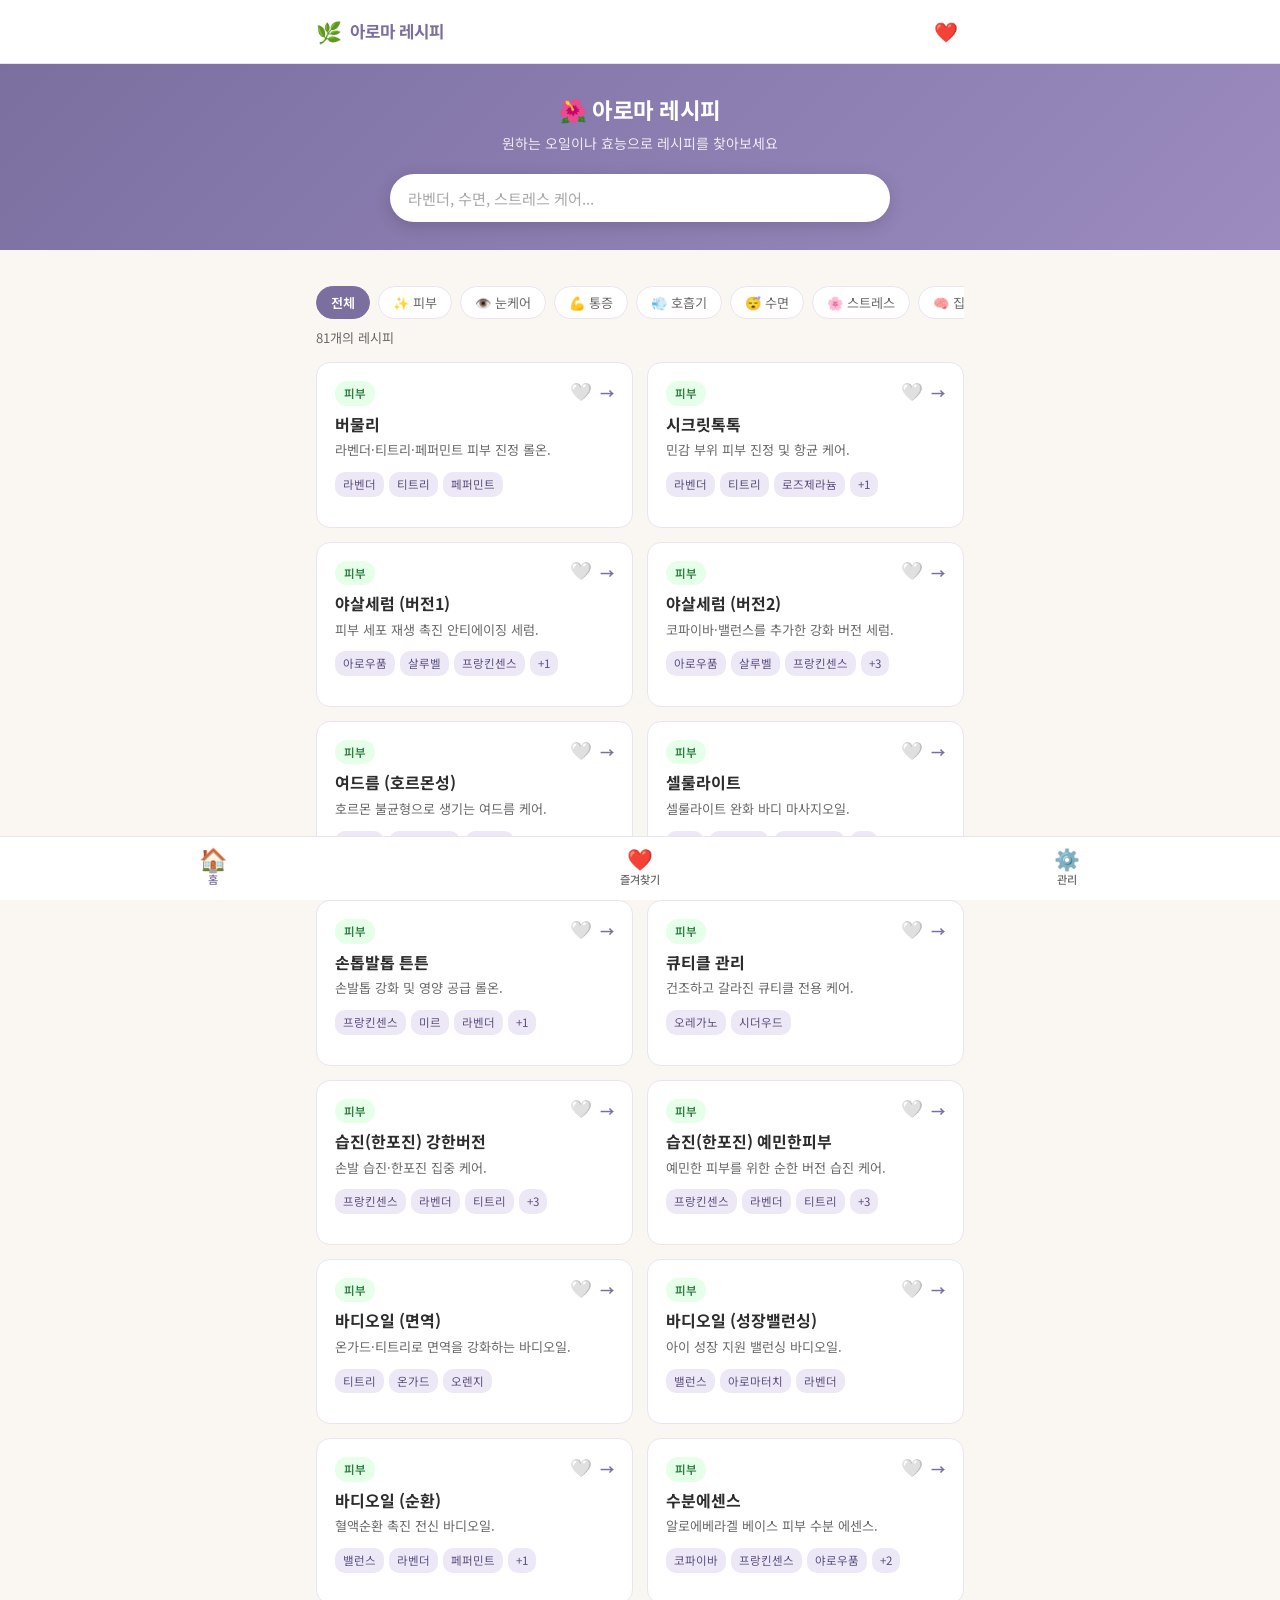
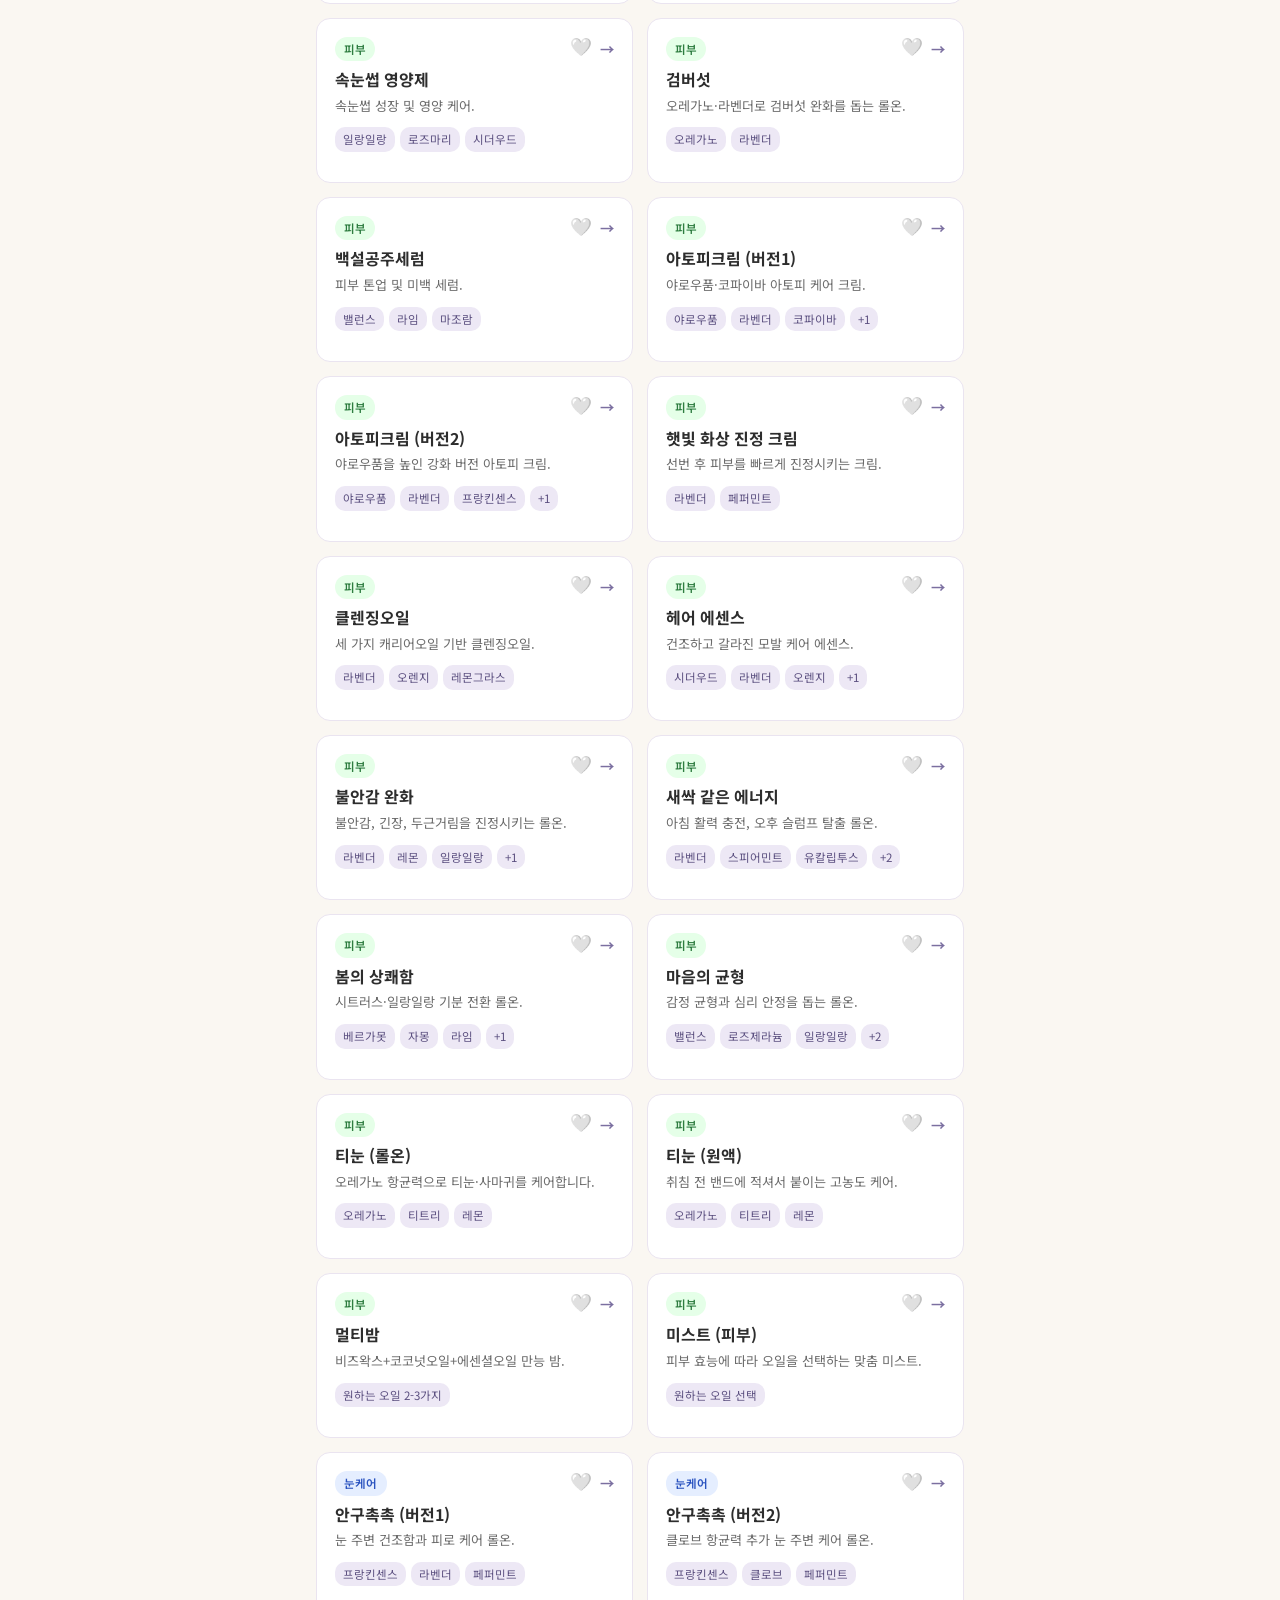
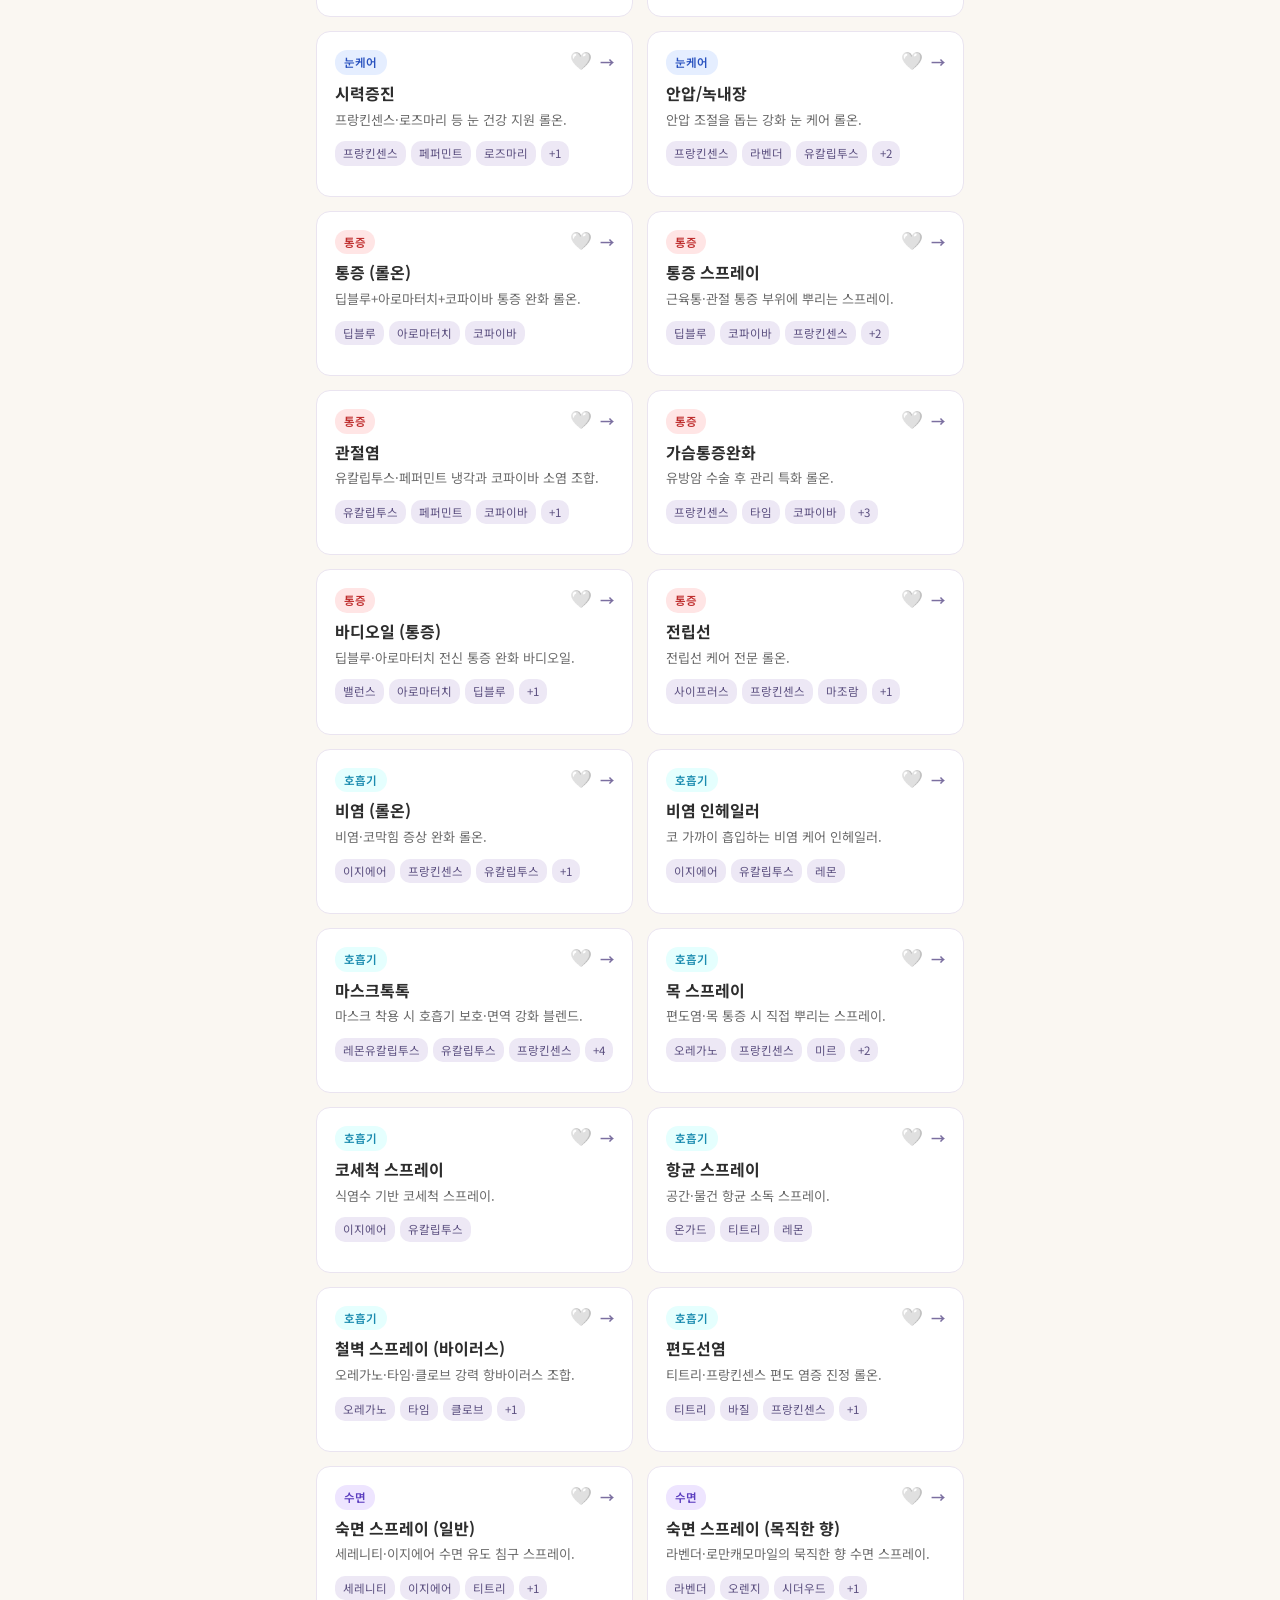
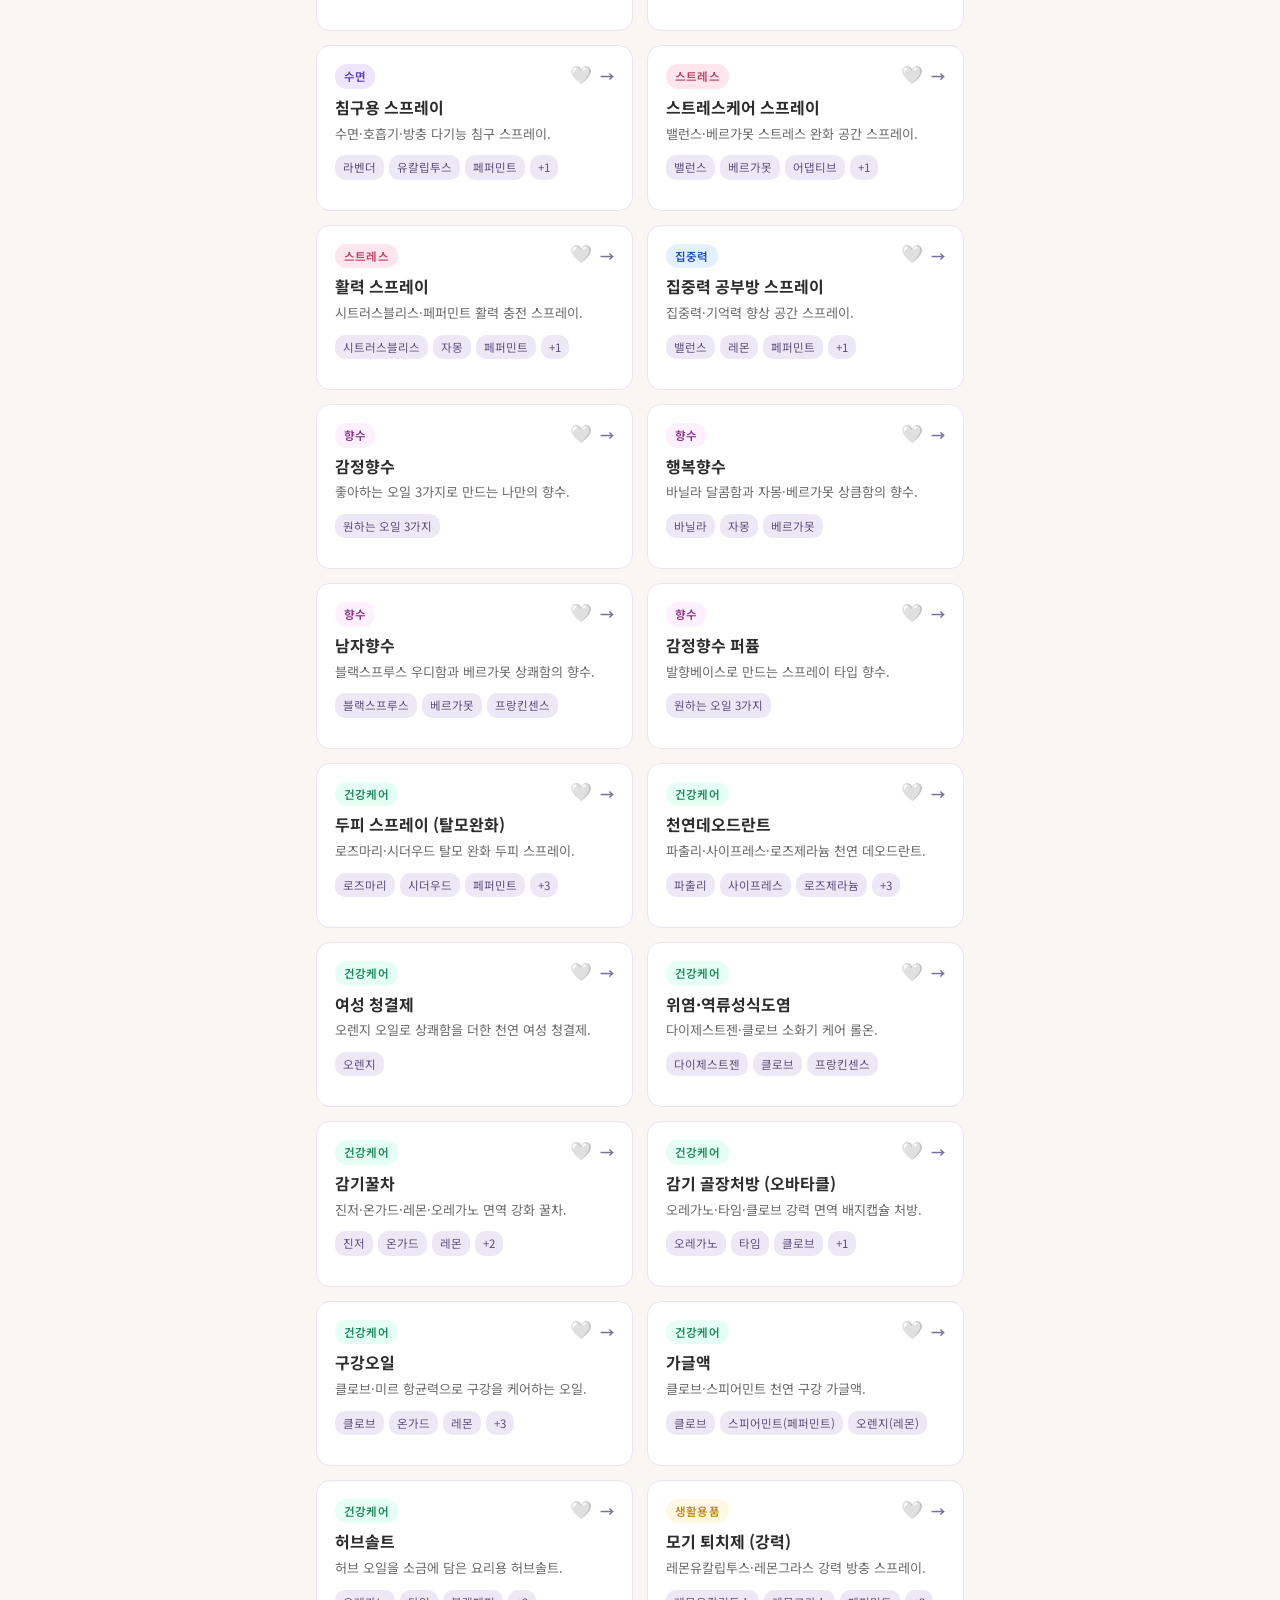
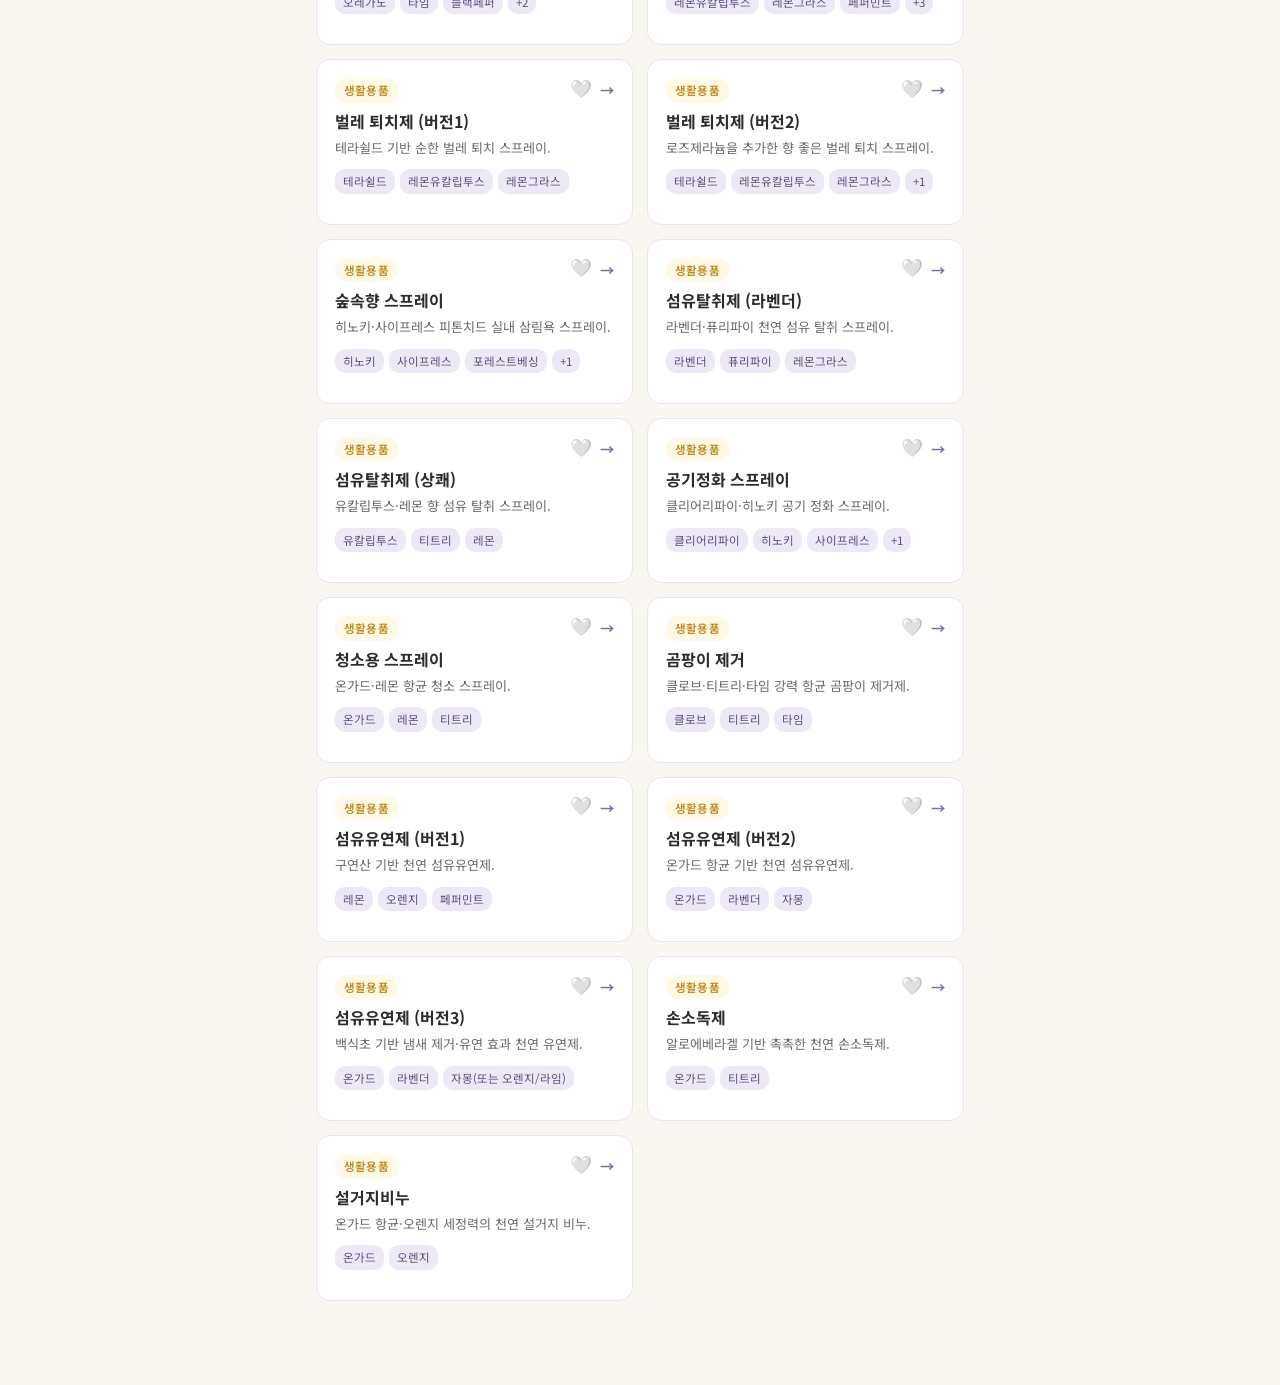
==== index.html @ 5a81144f "Add files via upload" ====
<!DOCTYPE html>
<html lang="ko">
<head>
  <meta charset="UTF-8">
  <meta name="viewport" content="width=device-width, initial-scale=1.0">
  <meta name="theme-color" content="#7B6FA0">
  <meta name="description" content="아로마 레시피 검색 및 용량 자동 계산기">
  <meta name="apple-mobile-web-app-capable" content="yes">
  <meta name="apple-mobile-web-app-status-bar-style" content="default">
  <meta name="apple-mobile-web-app-title" content="아로마">
  <title>아로마 레시피</title>
  <link rel="manifest" href="manifest.json">
  <link rel="apple-touch-icon" href="icons/icon-192.svg">
  <link rel="stylesheet" href="css/style.css">
</head>
<body>

<!-- 상단 헤더 -->
<header class="top-header">
  <div class="header-inner">
    <a class="logo" href="index.html">
      <span class="logo-emoji">🌿</span>
      <span>아로마 레시피</span>
    </a>
    <div class="header-actions">
      <a class="icon-btn" href="favorites.html" title="즐겨찾기">
        ❤️
        <span class="fav-badge" id="favBadge"></span>
      </a>
    </div>
  </div>
</header>

<!-- 히어로 + 검색 -->
<section class="hero">
  <h1>🌺 아로마 레시피</h1>
  <p>원하는 오일이나 효능으로 레시피를 찾아보세요</p>
  <div class="search-wrap">
    <input class="search-input" id="searchInput" type="search" placeholder="라벤더, 수면, 스트레스 케어...">
    <button class="search-clear" id="searchClear" title="지우기">✕</button>
  </div>
</section>

<!-- 메인 콘텐츠 -->
<main class="main">
  <!-- 카테고리 필터 -->
  <div class="filter-bar" id="filterBar">
    <button class="chip active" data-cat="전체">전체</button>
    <button class="chip" data-cat="피부">✨ 피부</button>
    <button class="chip" data-cat="눈케어">👁️ 눈케어</button>
    <button class="chip" data-cat="통증">💪 통증</button>
    <button class="chip" data-cat="호흡기">💨 호흡기</button>
    <button class="chip" data-cat="수면">😴 수면</button>
    <button class="chip" data-cat="스트레스">🌸 스트레스</button>
    <button class="chip" data-cat="집중력">🧠 집중력</button>
    <button class="chip" data-cat="향수">🌺 향수</button>
    <button class="chip" data-cat="생활용품">🏠 생활용품</button>
    <button class="chip" data-cat="건강케어">💊 건강케어</button>
  </div>

  <!-- 결과 헤더 -->
  <div class="results-header">
    <span class="results-count" id="resultsCount"></span>
  </div>

  <!-- 레시피 그리드 -->
  <div class="recipe-grid" id="recipeGrid">
    <div class="loading">
      <div class="spinner"></div>
      <p>레시피를 불러오는 중...</p>
    </div>
  </div>
</main>

<!-- 하단 네비게이션 -->
<nav class="bottom-nav">
  <a class="nav-tab active" href="index.html">
    <span class="nav-icon">🏠</span>
    <span>홈</span>
  </a>
  <a class="nav-tab" href="favorites.html">
    <span class="nav-icon">❤️</span>
    <span>즐겨찾기</span>
  </a>
  <a class="nav-tab" href="admin.html">
    <span class="nav-icon">⚙️</span>
    <span>관리</span>
  </a>
</nav>

<!-- 토스트 -->
<div class="toast" id="toast"></div>

<script src="js/recipes.js"></script>
<script src="js/db.js"></script>
<script src="js/main.js"></script>
<script>
  if ('serviceWorker' in navigator) {
    navigator.serviceWorker.register('/sw.js');
  }
</script>
</body>
</html>
---- css/style.css ----
@import url('https://fonts.googleapis.com/css2?family=Noto+Sans+KR:wght@300;400;500;700&display=swap');

/* ── 변수 ─────────────────────────────────────── */
:root {
  --primary: #7B6FA0;
  --primary-light: #EDE8F5;
  --primary-dark: #5C5080;
  --secondary: #6B9E7B;
  --secondary-light: #E8F5EC;
  --bg: #FAF7F2;
  --surface: #FFFFFF;
  --text: #2D2D2D;
  --text-sub: #6B6B6B;
  --border: #EAE4F0;
  --shadow: 0 4px 16px rgba(123,111,160,0.12);
  --shadow-hover: 0 8px 28px rgba(123,111,160,0.22);
  --radius: 14px;
  --radius-sm: 8px;
  --nav-h: 64px;
  --bottom-nav-h: 64px;
  --transition: 0.2s ease;
}

/* ── 리셋 ─────────────────────────────────────── */
*, *::before, *::after { margin: 0; padding: 0; box-sizing: border-box; }

body {
  font-family: 'Noto Sans KR', -apple-system, BlinkMacSystemFont, sans-serif;
  background: var(--bg);
  color: var(--text);
  line-height: 1.6;
  min-height: 100vh;
  padding-bottom: calc(var(--bottom-nav-h) + env(safe-area-inset-bottom));
}

/* PWA standalone 모드 */
@media (display-mode: standalone) {
  body { padding-top: env(safe-area-inset-top); }
  .top-header { padding-top: env(safe-area-inset-top); height: calc(var(--nav-h) + env(safe-area-inset-top)); }
  .bottom-nav { padding-bottom: env(safe-area-inset-bottom); height: calc(var(--bottom-nav-h) + env(safe-area-inset-bottom)); }
}

/* ── 상단 헤더 ────────────────────────────────── */
.top-header {
  background: var(--surface);
  border-bottom: 1px solid var(--border);
  position: sticky;
  top: 0;
  z-index: 100;
  height: var(--nav-h);
  display: flex;
  align-items: center;
}

.header-inner {
  max-width: 680px;
  margin: 0 auto;
  padding: 0 16px;
  width: 100%;
  display: flex;
  align-items: center;
  justify-content: space-between;
}

.logo {
  display: flex;
  align-items: center;
  gap: 8px;
  text-decoration: none;
  color: var(--primary);
  font-weight: 700;
  font-size: 1.05rem;
  letter-spacing: -0.01em;
}

.logo-emoji { font-size: 1.3rem; }

.header-actions { display: flex; gap: 8px; }

.icon-btn {
  background: none;
  border: none;
  cursor: pointer;
  font-size: 1.2rem;
  padding: 6px;
  border-radius: 8px;
  transition: background var(--transition);
  color: var(--text-sub);
  text-decoration: none;
  display: flex;
  align-items: center;
  justify-content: center;
  position: relative;
}

.icon-btn:hover { background: var(--primary-light); }
.icon-btn.active { color: var(--primary); }

.fav-badge {
  position: absolute;
  top: 2px;
  right: 2px;
  background: var(--primary);
  color: white;
  font-size: 0.6rem;
  font-weight: 700;
  min-width: 14px;
  height: 14px;
  border-radius: 7px;
  display: flex;
  align-items: center;
  justify-content: center;
  padding: 0 3px;
  display: none;
}

/* ── 하단 내비게이션 ───────────────────────────── */
.bottom-nav {
  position: fixed;
  bottom: 0;
  left: 0;
  right: 0;
  height: var(--bottom-nav-h);
  background: var(--surface);
  border-top: 1px solid var(--border);
  display: flex;
  z-index: 100;
}

.nav-tab {
  flex: 1;
  display: flex;
  flex-direction: column;
  align-items: center;
  justify-content: center;
  gap: 3px;
  text-decoration: none;
  color: var(--text-sub);
  font-size: 0.7rem;
  font-weight: 500;
  transition: color var(--transition);
  border: none;
  background: none;
  cursor: pointer;
  padding: 8px 0;
  font-family: inherit;
}

.nav-tab .nav-icon { font-size: 1.3rem; line-height: 1; }
.nav-tab:hover { color: var(--primary); }
.nav-tab.active { color: var(--primary); }
.nav-tab.active .nav-icon { transform: scale(1.1); }

/* ── 메인 콘텐츠 영역 ─────────────────────────── */
.main {
  max-width: 680px;
  margin: 0 auto;
  padding: 20px 16px;
}

/* ── 히어로 / 검색 ───────────────────────────── */
.hero {
  background: linear-gradient(135deg, var(--primary) 0%, #9B8BBF 100%);
  padding: 28px 16px;
  text-align: center;
  color: white;
}

.hero h1 {
  font-size: 1.4rem;
  font-weight: 700;
  margin-bottom: 4px;
  letter-spacing: -0.02em;
}

.hero p { font-size: 0.875rem; opacity: 0.85; margin-bottom: 20px; }

.search-wrap {
  max-width: 500px;
  margin: 0 auto;
  position: relative;
}

.search-input {
  width: 100%;
  padding: 13px 48px 13px 18px;
  border: none;
  border-radius: 50px;
  font-size: 0.95rem;
  font-family: inherit;
  background: white;
  color: var(--text);
  outline: none;
  box-shadow: 0 4px 16px rgba(0,0,0,0.15);
}

.search-input::placeholder { color: #AAA; }

.search-clear {
  position: absolute;
  right: 12px;
  top: 50%;
  transform: translateY(-50%);
  background: none;
  border: none;
  font-size: 1rem;
  cursor: pointer;
  color: #AAA;
  padding: 4px;
  display: none;
}

.search-clear.visible { display: block; }

/* ── 필터 칩 ──────────────────────────────────── */
.filter-bar {
  display: flex;
  gap: 8px;
  overflow-x: auto;
  padding: 16px 0 8px;
  -webkit-overflow-scrolling: touch;
  scrollbar-width: none;
}

.filter-bar::-webkit-scrollbar { display: none; }

.chip {
  flex-shrink: 0;
  padding: 6px 14px;
  border-radius: 20px;
  border: 1.5px solid var(--border);
  background: var(--surface);
  color: var(--text-sub);
  cursor: pointer;
  font-size: 0.82rem;
  font-family: inherit;
  font-weight: 400;
  transition: all var(--transition);
  white-space: nowrap;
}

.chip:hover { border-color: var(--primary); color: var(--primary); }
.chip.active { background: var(--primary); border-color: var(--primary); color: white; font-weight: 600; }

/* ── 결과 헤더 ────────────────────────────────── */
.results-header {
  display: flex;
  justify-content: space-between;
  align-items: center;
  margin-bottom: 14px;
}

.results-count { font-size: 0.82rem; color: var(--text-sub); }

/* ── 레시피 그리드 ───────────────────────────── */
.recipe-grid {
  display: grid;
  grid-template-columns: repeat(auto-fill, minmax(280px, 1fr));
  gap: 14px;
}

/* ── 레시피 카드 ─────────────────────────────── */
.recipe-card {
  background: var(--surface);
  border-radius: var(--radius);
  padding: 18px;
  border: 1px solid var(--border);
  cursor: pointer;
  transition: all var(--transition);
  text-decoration: none;
  color: inherit;
  display: flex;
  flex-direction: column;
}

.recipe-card:hover { transform: translateY(-3px); box-shadow: var(--shadow-hover); border-color: transparent; }

.card-top { display: flex; justify-content: space-between; align-items: flex-start; margin-bottom: 8px; }

.category-badge {
  font-size: 0.72rem;
  padding: 3px 9px;
  border-radius: 12px;
  font-weight: 600;
  letter-spacing: 0.02em;
}

.cat-피부     { background: #E5FFE8; color: #2E7D40; }
.cat-눈케어   { background: #E5EEFF; color: #2952BF; }
.cat-통증     { background: #FFE5E5; color: #BF2E2E; }
.cat-호흡기   { background: #E5FFFE; color: #1A8BAF; }
.cat-수면     { background: #EEE5FF; color: #5B3DBF; }
.cat-스트레스  { background: #FFE5EE; color: #BF3D5E; }
.cat-집중력   { background: #E5F0FF; color: #1A52BF; }
.cat-향수     { background: #FFF0FF; color: #8B2E8B; }
.cat-생활용품  { background: #FFF8E5; color: #BF8A1A; }
.cat-건강케어  { background: #E5FFF5; color: #1A8B5A; }
.cat-기타     { background: #F0F0F0; color: #555; }

.fav-btn-card {
  background: none;
  border: none;
  font-size: 1.1rem;
  cursor: pointer;
  padding: 2px;
  line-height: 1;
  color: #CCC;
  transition: color var(--transition), transform var(--transition);
}

.fav-btn-card.active { color: #FF6B8A; }
.fav-btn-card:hover { transform: scale(1.2); }

.card-name {
  font-size: 1rem;
  font-weight: 700;
  margin-bottom: 6px;
  color: var(--text);
  line-height: 1.3;
}

.card-desc {
  font-size: 0.82rem;
  color: var(--text-sub);
  line-height: 1.5;
  margin-bottom: 12px;
  flex: 1;
  display: -webkit-box;
  -webkit-line-clamp: 2;
  -webkit-box-orient: vertical;
  overflow: hidden;
}

.card-ingredients {
  display: flex;
  flex-wrap: wrap;
  gap: 5px;
  margin-bottom: 12px;
}

.ing-tag {
  font-size: 0.72rem;
  padding: 3px 8px;
  background: var(--primary-light);
  color: var(--primary-dark);
  border-radius: 10px;
}

.card-actions { display: flex; align-items: center; gap: 6px; }
.more-arrow { color: var(--primary); font-size: 0.9rem; font-weight: 700; }

/* ── 빈 상태 ──────────────────────────────────── */
.empty-state {
  text-align: center;
  padding: 60px 16px;
  color: var(--text-sub);
  grid-column: 1 / -1;
}

.empty-state .ei { font-size: 3rem; margin-bottom: 12px; }
.empty-state h3 { font-size: 1rem; font-weight: 600; color: var(--text); margin-bottom: 6px; }
.empty-state p { font-size: 0.875rem; }

/* ── 로딩 ─────────────────────────────────────── */
.loading { text-align: center; padding: 60px 16px; color: var(--text-sub); grid-column: 1/-1; }
.spinner { width: 36px; height: 36px; border: 3px solid var(--border); border-top-color: var(--primary); border-radius: 50%; animation: spin 0.8s linear infinite; margin: 0 auto 12px; }
@keyframes spin { to { transform: rotate(360deg); } }

/* ── 레시피 상세 ─────────────────────────────── */
.page-wrap { max-width: 680px; margin: 0 auto; padding: 16px 16px 32px; }

.back-link {
  display: inline-flex;
  align-items: center;
  gap: 6px;
  color: var(--text-sub);
  text-decoration: none;
  font-size: 0.85rem;
  margin-bottom: 18px;
  transition: color var(--transition);
}

.back-link:hover { color: var(--primary); }

.recipe-hero {
  background: linear-gradient(135deg, var(--primary) 0%, #9B8BBF 100%);
  border-radius: var(--radius);
  padding: 24px;
  color: white;
  margin-bottom: 16px;
  position: relative;
}

.recipe-hero-top {
  display: flex;
  justify-content: space-between;
  align-items: flex-start;
  margin-bottom: 10px;
}

.recipe-title { font-size: 1.4rem; font-weight: 700; letter-spacing: -0.02em; line-height: 1.3; margin-bottom: 8px; }
.recipe-desc-hero { font-size: 0.875rem; opacity: 0.9; line-height: 1.7; white-space: pre-line; }

.fav-btn-hero {
  background: rgba(255,255,255,0.2);
  border: none;
  color: white;
  font-size: 1.2rem;
  width: 38px;
  height: 38px;
  border-radius: 50%;
  cursor: pointer;
  display: flex;
  align-items: center;
  justify-content: center;
  flex-shrink: 0;
  transition: background var(--transition), transform var(--transition);
}

.fav-btn-hero:hover { background: rgba(255,255,255,0.3); transform: scale(1.1); }
.fav-btn-hero.active { background: rgba(255,107,138,0.4); }

/* ── 용량 계산기 ─────────────────────────────── */
.calculator {
  background: var(--surface);
  border-radius: var(--radius);
  border: 1.5px solid var(--border);
  padding: 20px;
  margin-bottom: 16px;
}

.section-title {
  font-size: 0.95rem;
  font-weight: 700;
  color: var(--text);
  margin-bottom: 16px;
  display: flex;
  align-items: center;
  gap: 8px;
}

.calc-row {
  display: grid;
  grid-template-columns: 1fr 1fr;
  gap: 12px;
  margin-bottom: 16px;
}

.calc-group label {
  display: block;
  font-size: 0.75rem;
  font-weight: 600;
  color: var(--text-sub);
  text-transform: uppercase;
  letter-spacing: 0.05em;
  margin-bottom: 6px;
}

.presets { display: flex; gap: 6px; flex-wrap: wrap; margin-bottom: 8px; }

.preset {
  padding: 5px 10px;
  border: 1.5px solid var(--border);
  border-radius: 16px;
  background: transparent;
  color: var(--text-sub);
  cursor: pointer;
  font-size: 0.78rem;
  font-family: inherit;
  transition: all var(--transition);
}

.preset:hover { border-color: var(--primary); color: var(--primary); }
.preset.active { background: var(--primary); border-color: var(--primary); color: white; }

.presets-calc { flex-wrap: nowrap; gap: 4px; }
.presets-calc .preset { padding: 5px 8px; font-size: 0.72rem; flex-shrink: 0; }

.form-control {
  width: 100%;
  padding: 9px 12px;
  border: 1.5px solid var(--border);
  border-radius: var(--radius-sm);
  font-size: 0.95rem;
  font-family: inherit;
  background: var(--bg);
  color: var(--text);
  outline: none;
  transition: border-color var(--transition);
}

.form-control:focus { border-color: var(--primary); background: white; }

select.form-control { cursor: pointer; }

.calc-summary {
  text-align: center;
  font-size: 0.78rem;
  color: var(--primary-dark);
  background: var(--primary-light);
  padding: 8px 12px;
  border-radius: var(--radius-sm);
  margin-bottom: 14px;
  font-weight: 500;
}

/* ── 계산 결과 테이블 ────────────────────────── */
.result-table-wrap { border-radius: var(--radius-sm); overflow: hidden; border: 1px solid var(--border); }

.result-table { width: 100%; border-collapse: collapse; font-size: 0.84rem; }

.result-table th {
  background: var(--primary);
  color: white;
  padding: 9px 12px;
  text-align: left;
  font-size: 0.75rem;
  font-weight: 600;
  letter-spacing: 0.02em;
}

.result-table td { padding: 9px 12px; border-bottom: 1px solid var(--border); }
.result-table tr:last-child td { border-bottom: none; }
.result-table tr:nth-child(even) td { background: #FAFAFA; }

.row-total td { background: var(--primary-light) !important; font-weight: 700; color: var(--primary-dark); }
.row-carrier td { background: var(--secondary-light) !important; font-weight: 600; color: #2E7D40; }

.drops-val { font-weight: 700; color: var(--primary); }

/* ── 정보 섹션 카드 ──────────────────────────── */
.info-card {
  background: var(--surface);
  border-radius: var(--radius);
  border: 1px solid var(--border);
  padding: 20px;
  margin-bottom: 16px;
}

.info-card .section-title { margin-bottom: 14px; padding-bottom: 12px; border-bottom: 1px solid var(--border); }

.ing-list { list-style: none; }

.ing-item {
  display: flex;
  justify-content: space-between;
  align-items: center;
  padding: 9px 0;
  border-bottom: 1px solid var(--border);
}

.ing-item:last-child { border-bottom: none; }
.ing-name { font-weight: 500; font-size: 0.9rem; }

.ing-ratio {
  font-size: 0.8rem;
  font-weight: 700;
  color: var(--primary);
  background: var(--primary-light);
  padding: 2px 9px;
  border-radius: 12px;
}

.ing-keyword {
  font-size: 0.75rem;
  color: var(--text-sub);
  background: #F5F5F5;
  padding: 2px 9px;
  border-radius: 12px;
  max-width: 55%;
  text-align: right;
}

.carrier-info {
  font-size: 0.9rem;
  color: var(--text-sub);
  display: flex;
  align-items: center;
  gap: 6px;
}

.notes-text { font-size: 0.875rem; color: var(--text-sub); line-height: 1.7; white-space: pre-line; }

/* ── 즐겨찾기 페이지 ─────────────────────────── */
.page-hero {
  background: linear-gradient(135deg, #E84393 0%, #FF6B8A 100%);
  padding: 28px 16px;
  text-align: center;
  color: white;
  margin-bottom: 0;
}

.page-hero h1 { font-size: 1.4rem; font-weight: 700; margin-bottom: 4px; }
.page-hero p { font-size: 0.875rem; opacity: 0.9; }

/* ── 관리자 페이지 ───────────────────────────── */
.admin-hero {
  background: linear-gradient(135deg, #4A4A8A 0%, var(--primary) 100%);
  padding: 24px 16px;
  color: white;
  margin-bottom: 0;
}

.admin-hero h1 { font-size: 1.3rem; font-weight: 700; }
.admin-hero p { font-size: 0.82rem; opacity: 0.85; margin-top: 4px; }

.admin-toolbar {
  display: flex;
  justify-content: space-between;
  align-items: center;
  margin-bottom: 16px;
  flex-wrap: wrap;
  gap: 10px;
}

.admin-toolbar h2 { font-size: 1rem; font-weight: 700; }

.btn-group { display: flex; gap: 8px; flex-wrap: wrap; }

.btn {
  padding: 9px 16px;
  border-radius: var(--radius-sm);
  border: none;
  cursor: pointer;
  font-size: 0.82rem;
  font-family: inherit;
  font-weight: 600;
  transition: all var(--transition);
  display: inline-flex;
  align-items: center;
  gap: 5px;
}

.btn-primary { background: var(--primary); color: white; }
.btn-primary:hover { background: var(--primary-dark); }
.btn-danger  { background: #EF4444; color: white; }
.btn-danger:hover  { background: #DC2626; }
.btn-outline { background: transparent; border: 1.5px solid var(--border); color: var(--text-sub); }
.btn-outline:hover { border-color: var(--primary); color: var(--primary); }
.btn-sm { padding: 6px 10px; font-size: 0.78rem; }

.admin-table-wrap { background: var(--surface); border-radius: var(--radius); border: 1px solid var(--border); overflow: hidden; }

.admin-table { width: 100%; border-collapse: collapse; font-size: 0.84rem; }
.admin-table th { background: #F4F0FF; color: var(--primary-dark); padding: 10px 14px; text-align: left; font-size: 0.75rem; font-weight: 700; text-transform: uppercase; letter-spacing: 0.04em; border-bottom: 1px solid var(--border); }
.admin-table td { padding: 12px 14px; border-bottom: 1px solid var(--border); vertical-align: middle; }
.admin-table tr:last-child td { border-bottom: none; }
.admin-table tr:hover td { background: #FAFAFA; }
.builtin-badge { font-size: 0.68rem; background: #E8E8E8; color: #666; padding: 2px 6px; border-radius: 8px; margin-left: 4px; }

/* ── 모달 ─────────────────────────────────────── */
.modal-overlay {
  position: fixed;
  inset: 0;
  background: rgba(0,0,0,0.55);
  display: none;
  align-items: center;
  justify-content: center;
  z-index: 200;
  padding: 16px;
}

.modal-overlay.open { display: flex; }

.modal {
  background: var(--surface);
  border-radius: var(--radius);
  padding: 24px;
  width: 100%;
  max-width: 520px;
  max-height: 90vh;
  overflow-y: auto;
  box-shadow: 0 20px 60px rgba(0,0,0,0.25);
  animation: slideUp 0.25s ease;
}

@keyframes slideUp { from { opacity: 0; transform: translateY(20px); } }

.modal-header {
  display: flex;
  justify-content: space-between;
  align-items: center;
  margin-bottom: 20px;
}

.modal-title { font-size: 1rem; font-weight: 700; }
.modal-close { background: none; border: none; font-size: 1.3rem; cursor: pointer; color: var(--text-sub); padding: 4px; border-radius: 6px; }
.modal-close:hover { background: var(--border); }

.form-group { margin-bottom: 14px; }
.form-group label { display: block; font-size: 0.75rem; font-weight: 700; color: var(--text-sub); text-transform: uppercase; letter-spacing: 0.04em; margin-bottom: 5px; }
.form-group input, .form-group textarea, .form-group select { width: 100%; padding: 9px 12px; border: 1.5px solid var(--border); border-radius: var(--radius-sm); font-size: 0.9rem; font-family: inherit; color: var(--text); outline: none; transition: border-color var(--transition); }
.form-group input:focus, .form-group textarea:focus, .form-group select:focus { border-color: var(--primary); }
.form-group textarea { resize: vertical; min-height: 72px; }

/* 재료 에디터 */
.ing-editor { border: 1.5px solid var(--border); border-radius: var(--radius-sm); overflow: hidden; }

.ing-row {
  display: grid;
  grid-template-columns: 1fr 80px 28px;
  gap: 6px;
  align-items: center;
  padding: 8px 10px;
  border-bottom: 1px solid var(--border);
}

.ing-row:last-of-type { border-bottom: none; }

.ing-row input {
  padding: 5px 8px;
  border: 1px solid var(--border);
  border-radius: 6px;
  font-size: 0.82rem;
  font-family: inherit;
  outline: none;
  width: 100%;
}

.ing-row input:focus { border-color: var(--primary); }

.ing-row .ratio-wrap { display: flex; align-items: center; gap: 3px; }
.ing-row .ratio-wrap span { font-size: 0.75rem; color: var(--text-sub); }

.remove-ing { background: none; border: none; cursor: pointer; color: #EF4444; font-size: 1rem; padding: 2px; border-radius: 4px; }
.remove-ing:hover { background: #FEE2E2; }

.add-ing-btn {
  width: 100%;
  padding: 8px;
  border: 2px dashed var(--border);
  background: transparent;
  color: var(--text-sub);
  cursor: pointer;
  font-size: 0.8rem;
  font-family: inherit;
  transition: all var(--transition);
}

.add-ing-btn:hover { border-color: var(--primary); color: var(--primary); background: var(--primary-light); }

.ratio-indicator {
  display: inline-block;
  font-size: 0.78rem;
  margin-top: 6px;
  padding: 3px 10px;
  border-radius: 6px;
}

.ratio-ok    { background: var(--secondary-light); color: #2E7D40; }
.ratio-over  { background: #FFEBEE; color: #C62828; }
.ratio-under { background: #FFF8E5; color: #BF8A1A; }

.modal-footer { display: flex; justify-content: flex-end; gap: 10px; margin-top: 20px; padding-top: 16px; border-top: 1px solid var(--border); }

/* ── 토스트 ────────────────────────────────────── */
.toast {
  position: fixed;
  bottom: calc(var(--bottom-nav-h) + 16px);
  left: 50%;
  transform: translateX(-50%) translateY(20px);
  background: #333;
  color: white;
  padding: 10px 18px;
  border-radius: 20px;
  font-size: 0.84rem;
  z-index: 300;
  opacity: 0;
  transition: all 0.3s ease;
  white-space: nowrap;
  pointer-events: none;
}

.toast.show { opacity: 1; transform: translateX(-50%) translateY(0); }
.toast.success { background: #22C55E; }
.toast.error   { background: #EF4444; }

/* ── 반응형 ────────────────────────────────────── */
@media (max-width: 480px) {
  .hero h1 { font-size: 1.2rem; }
  .recipe-grid { grid-template-columns: 1fr; }
  .calc-row { grid-template-columns: 1fr; }
  .result-table { font-size: 0.78rem; }
  .result-table th, .result-table td { padding: 7px 8px; }
  .admin-table { font-size: 0.78rem; }
  .admin-table th, .admin-table td { padding: 8px 10px; }
}
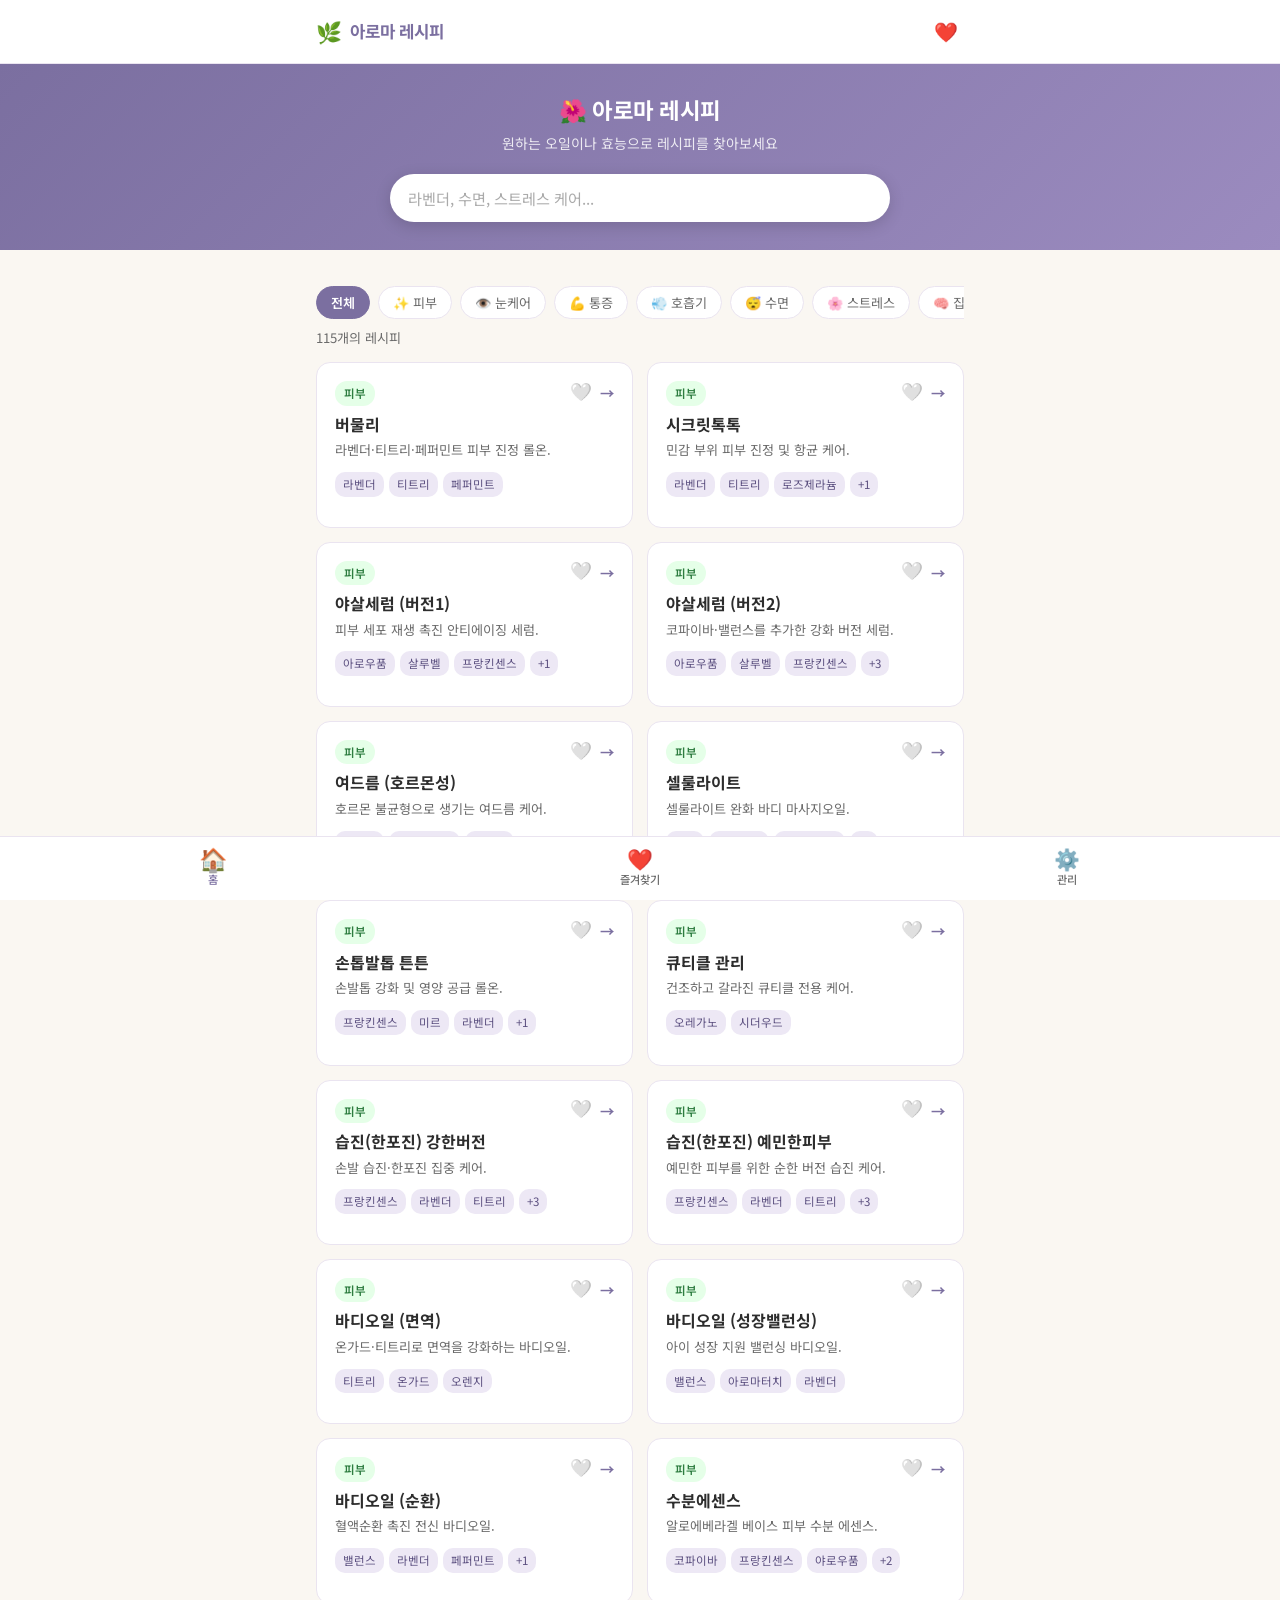
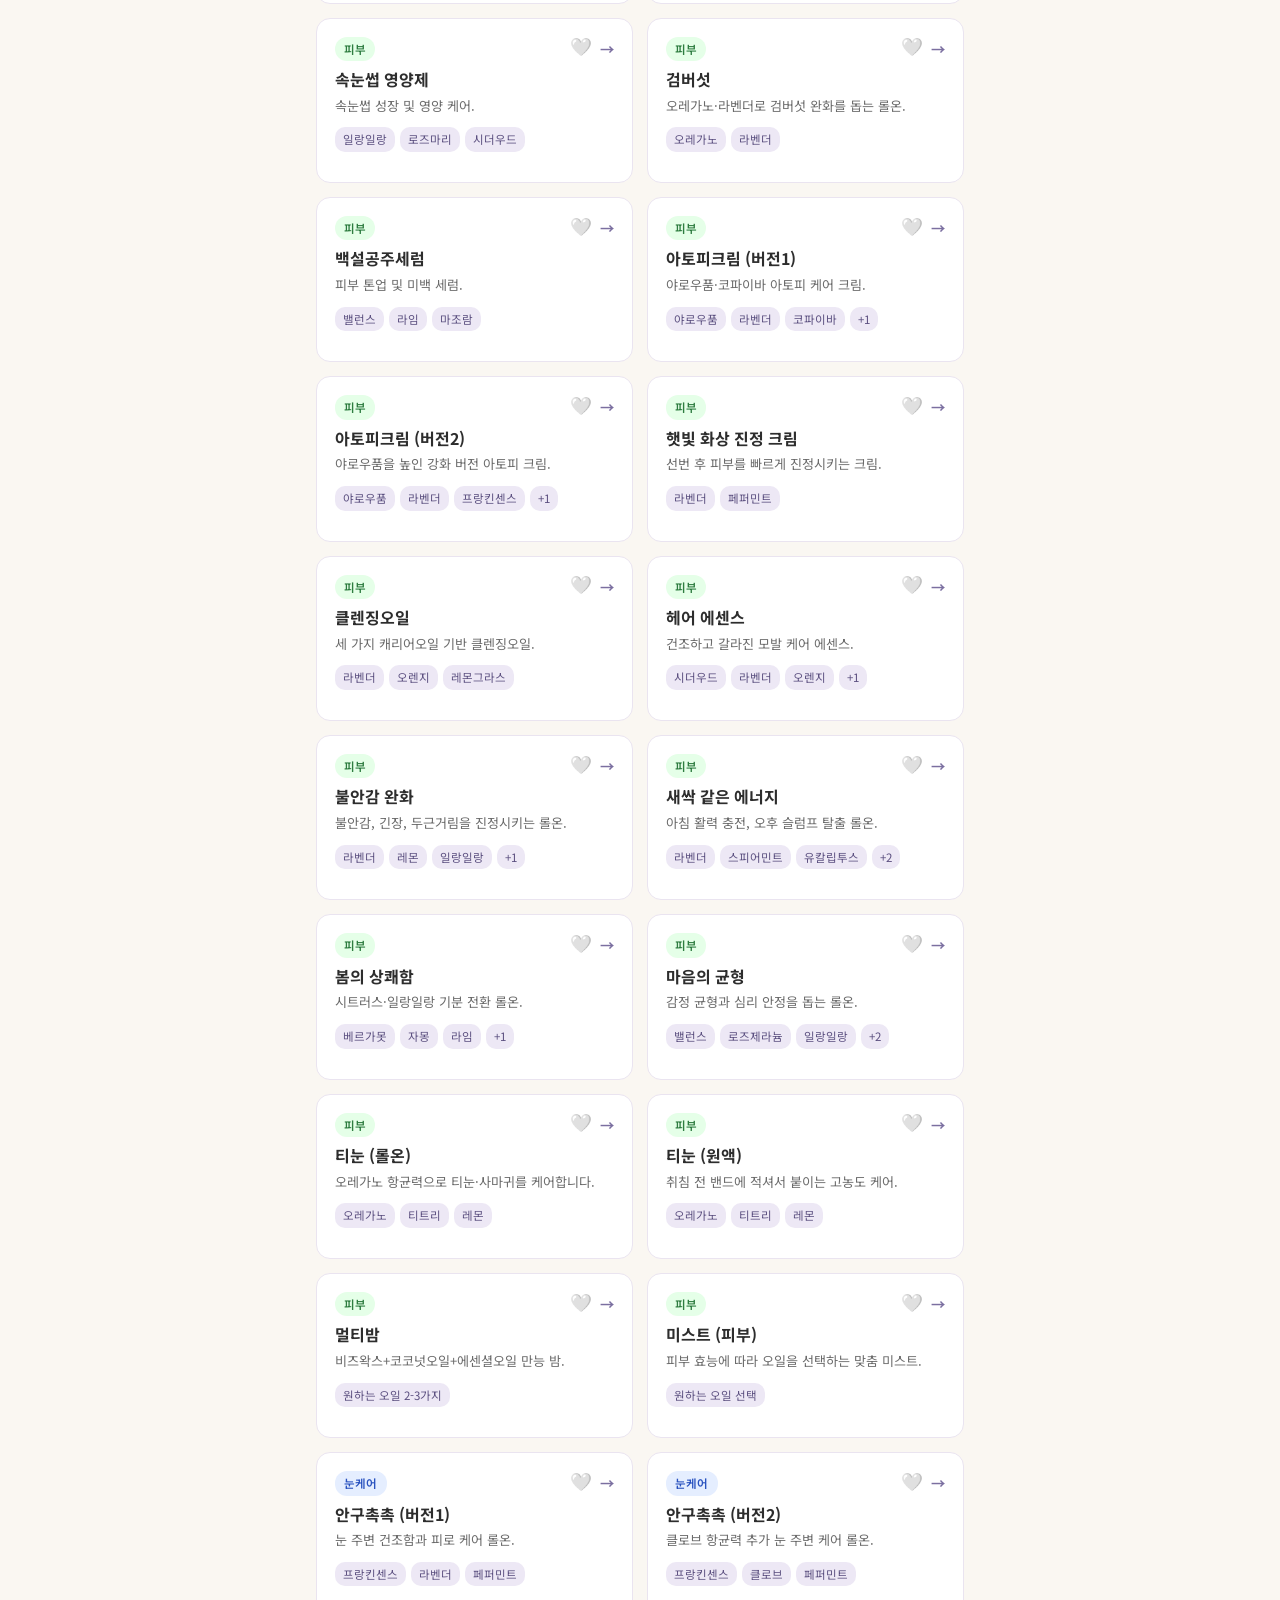
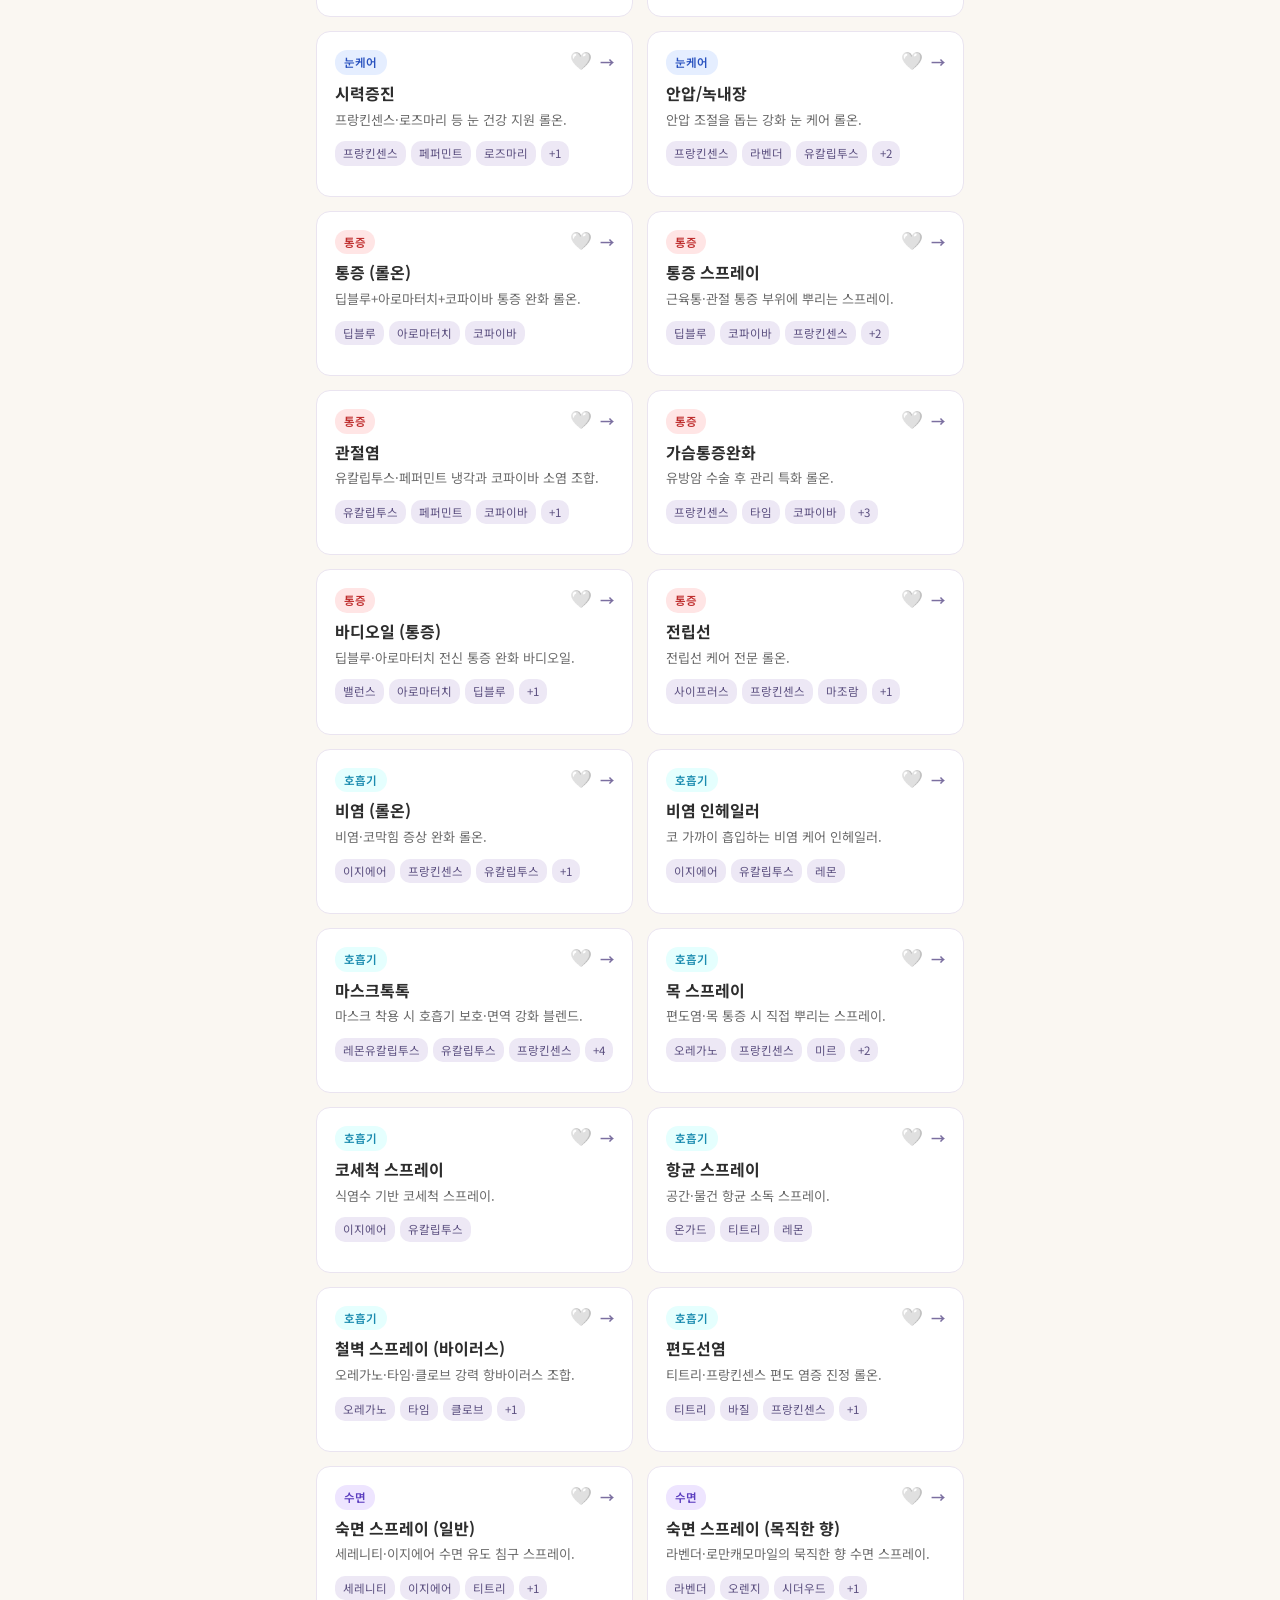
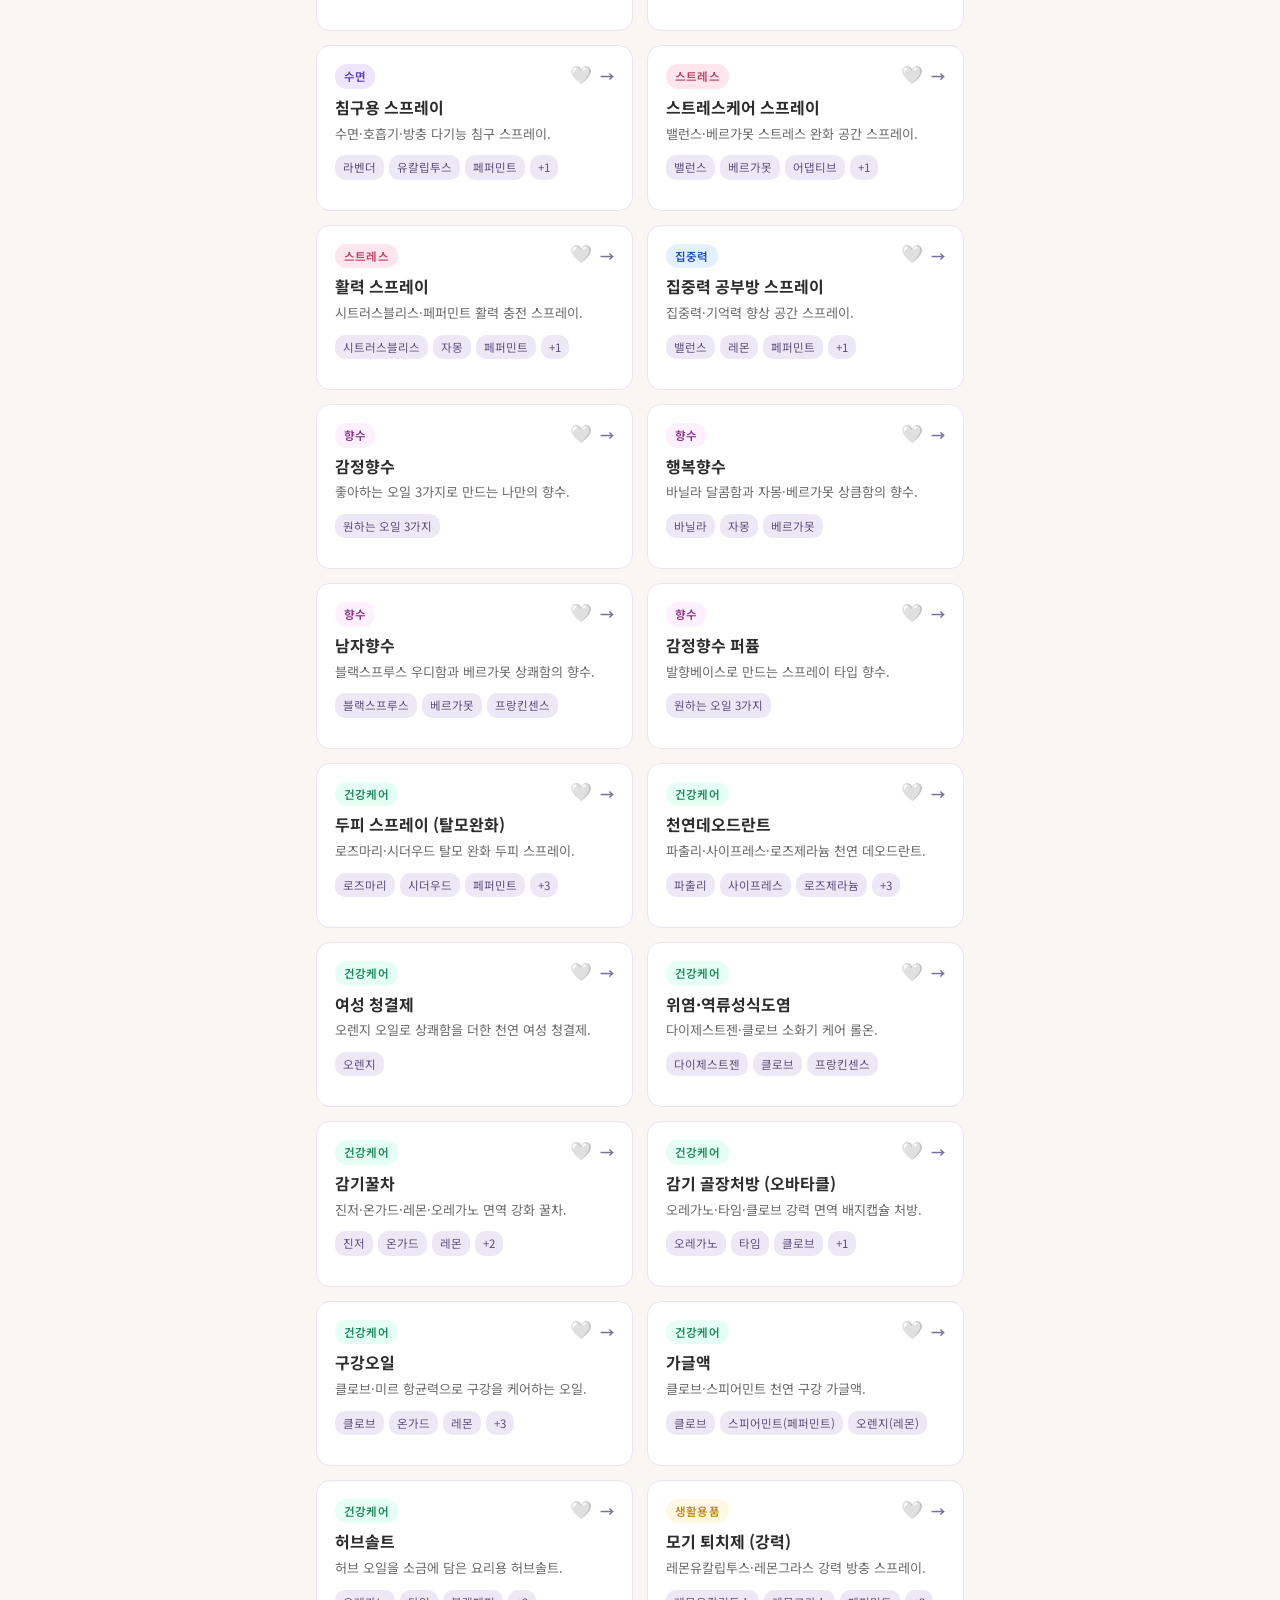
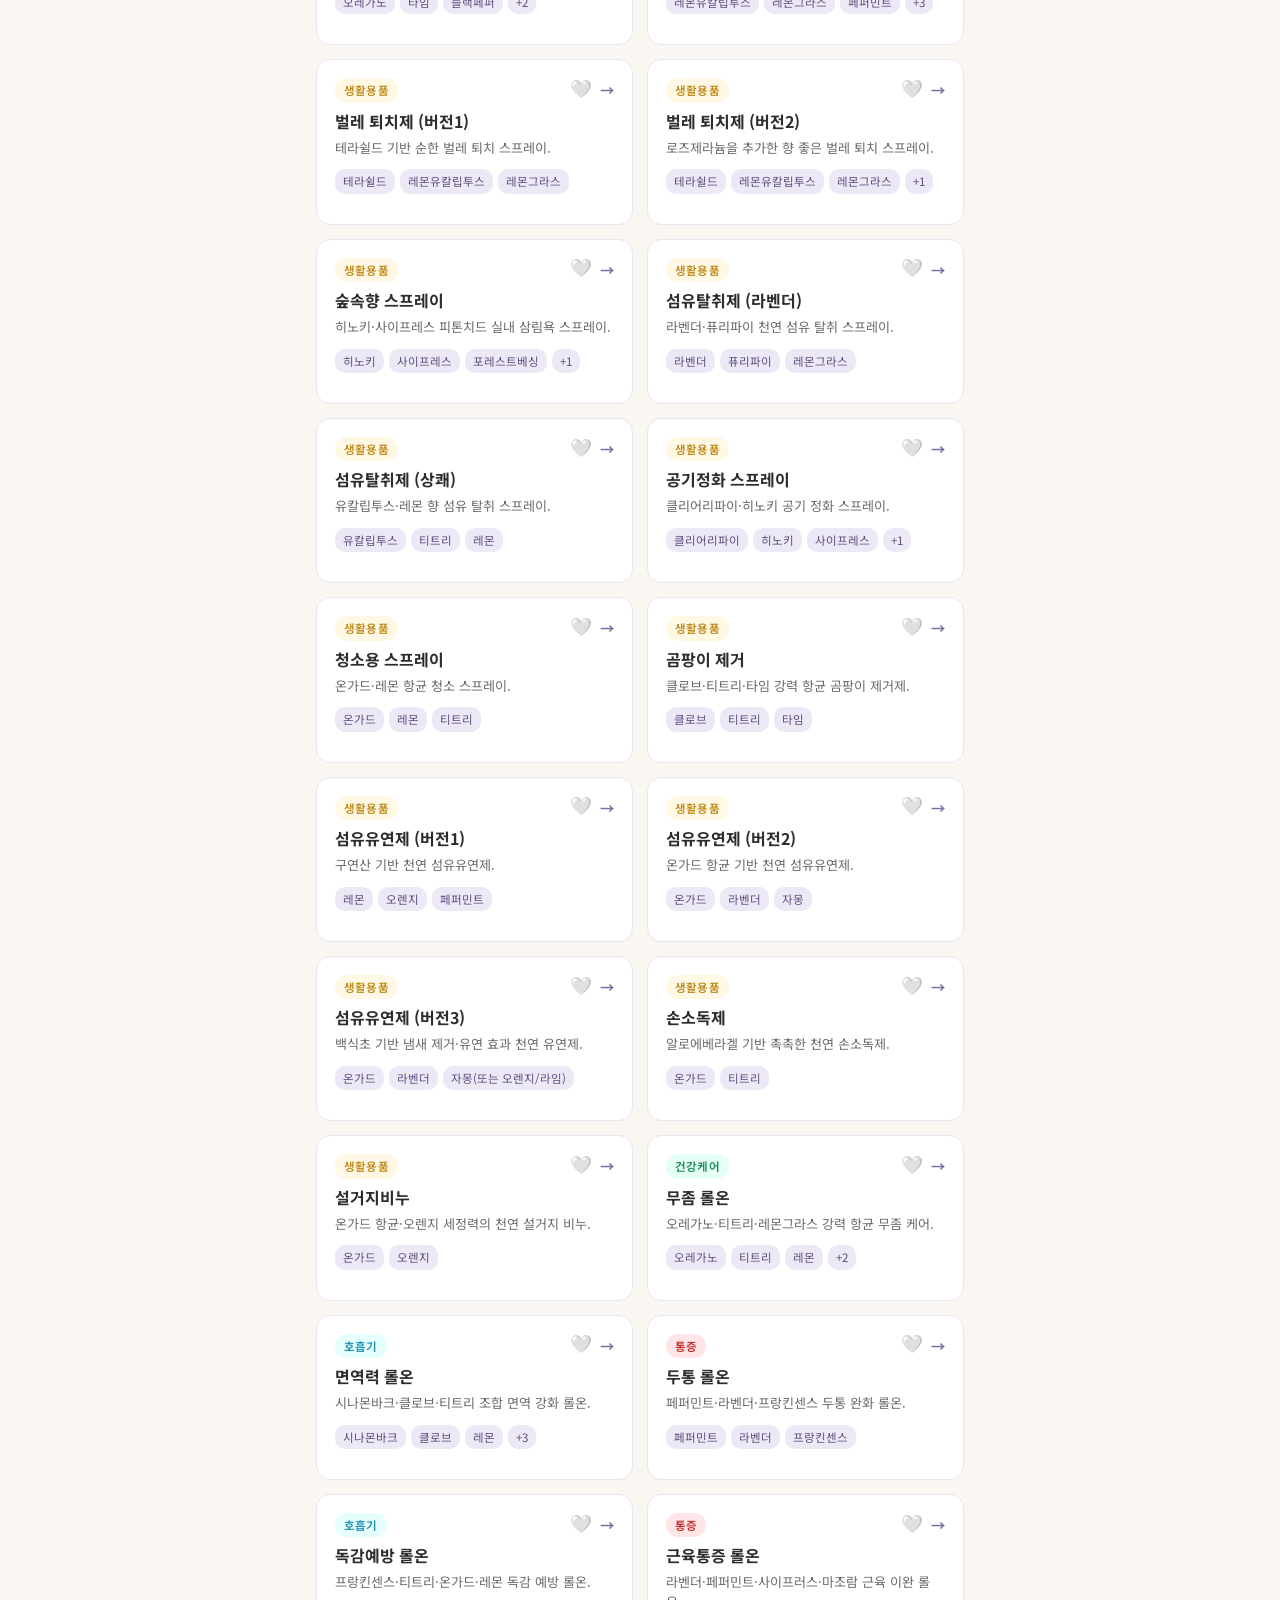
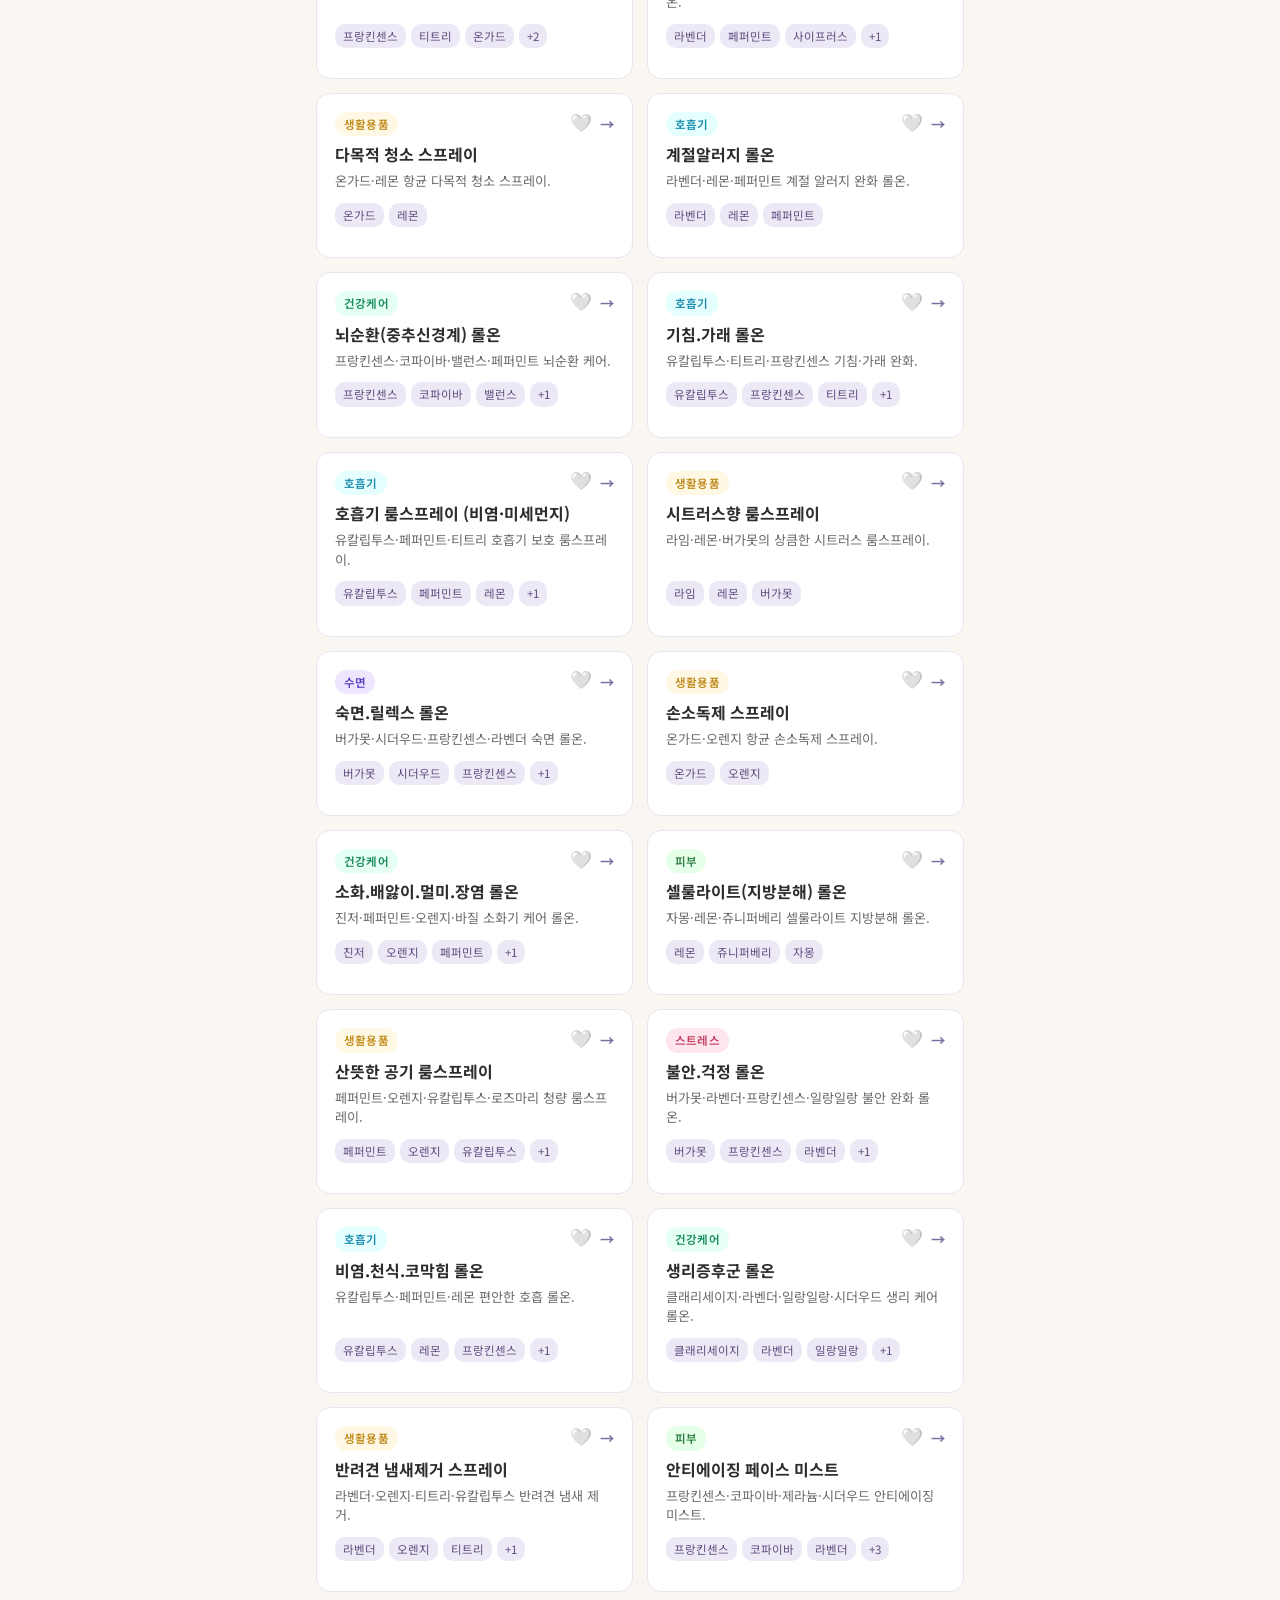
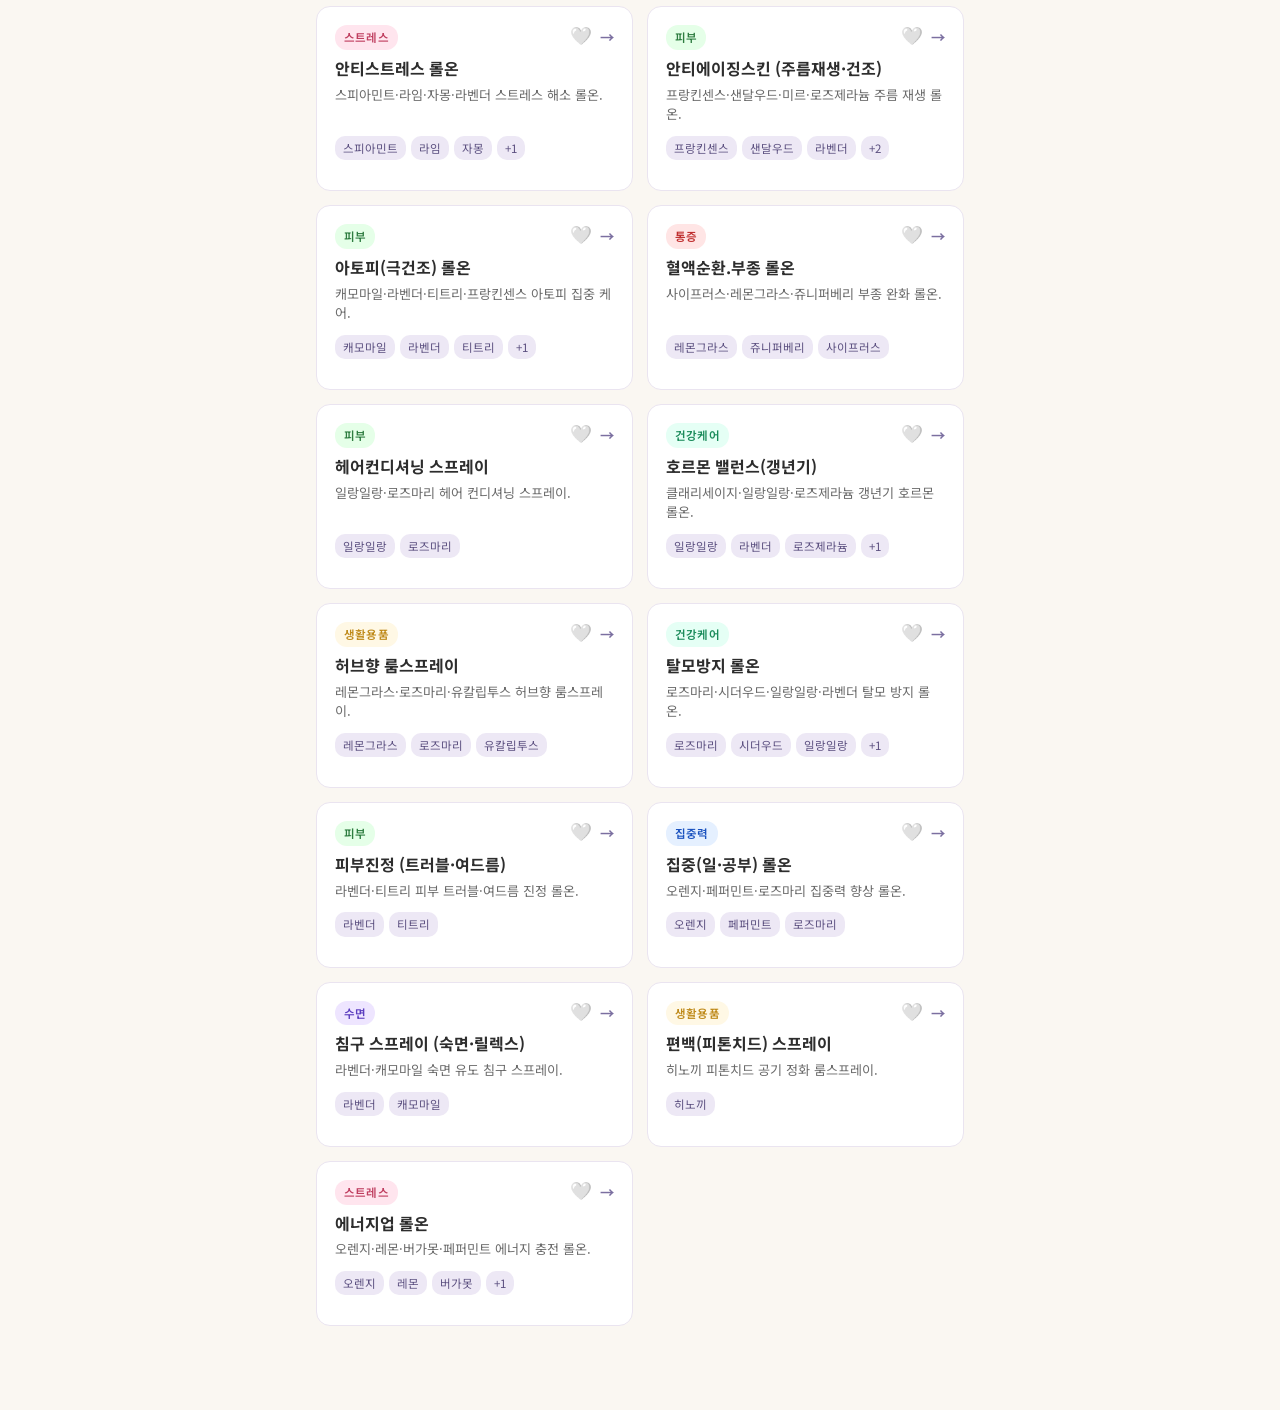
==== commit 20307129: "서비스워커 경로 수정 (GitHub Pages 호환)" ====
--- a/index.html
+++ b/index.html
@@ -96,7 +96,7 @@
 <script src="js/main.js"></script>
 <script>
   if ('serviceWorker' in navigator) {
-    navigator.serviceWorker.register('/sw.js');
+    navigator.serviceWorker.register('./sw.js');
   }
 </script>
 </body>
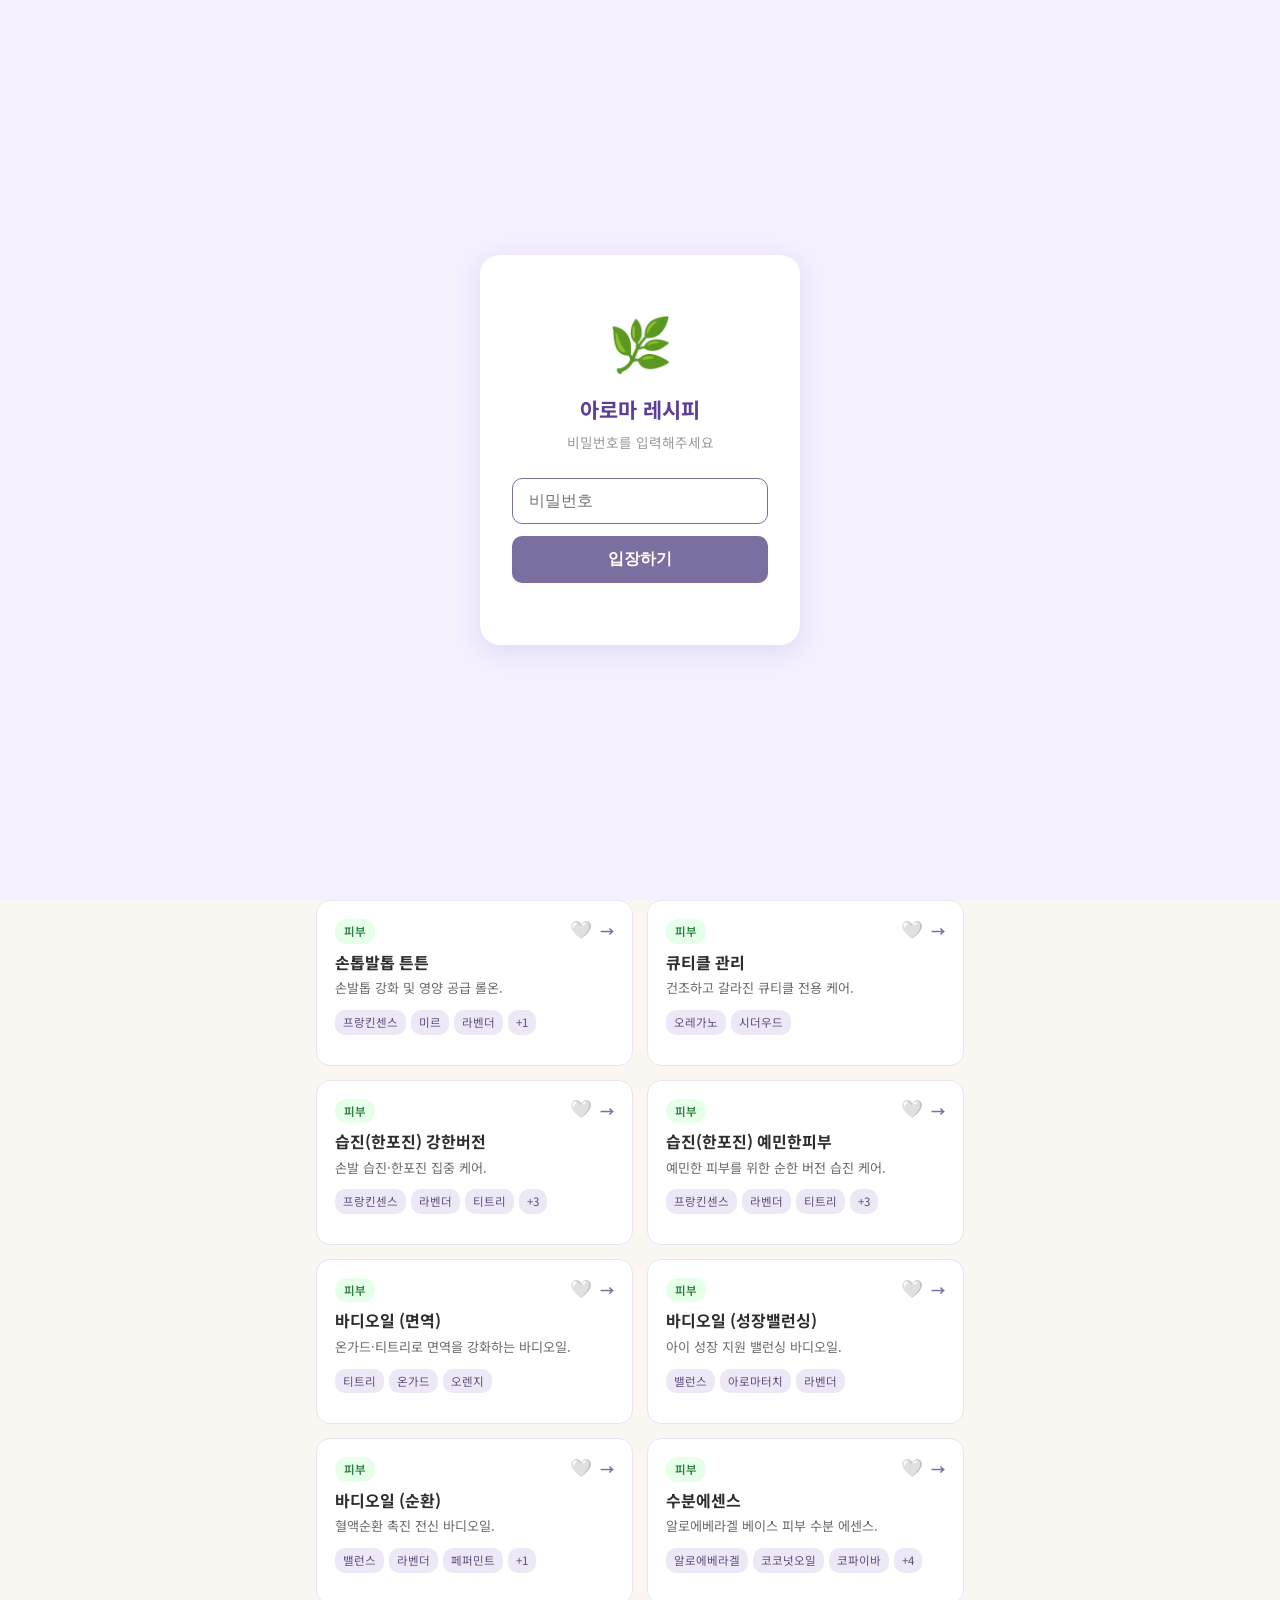
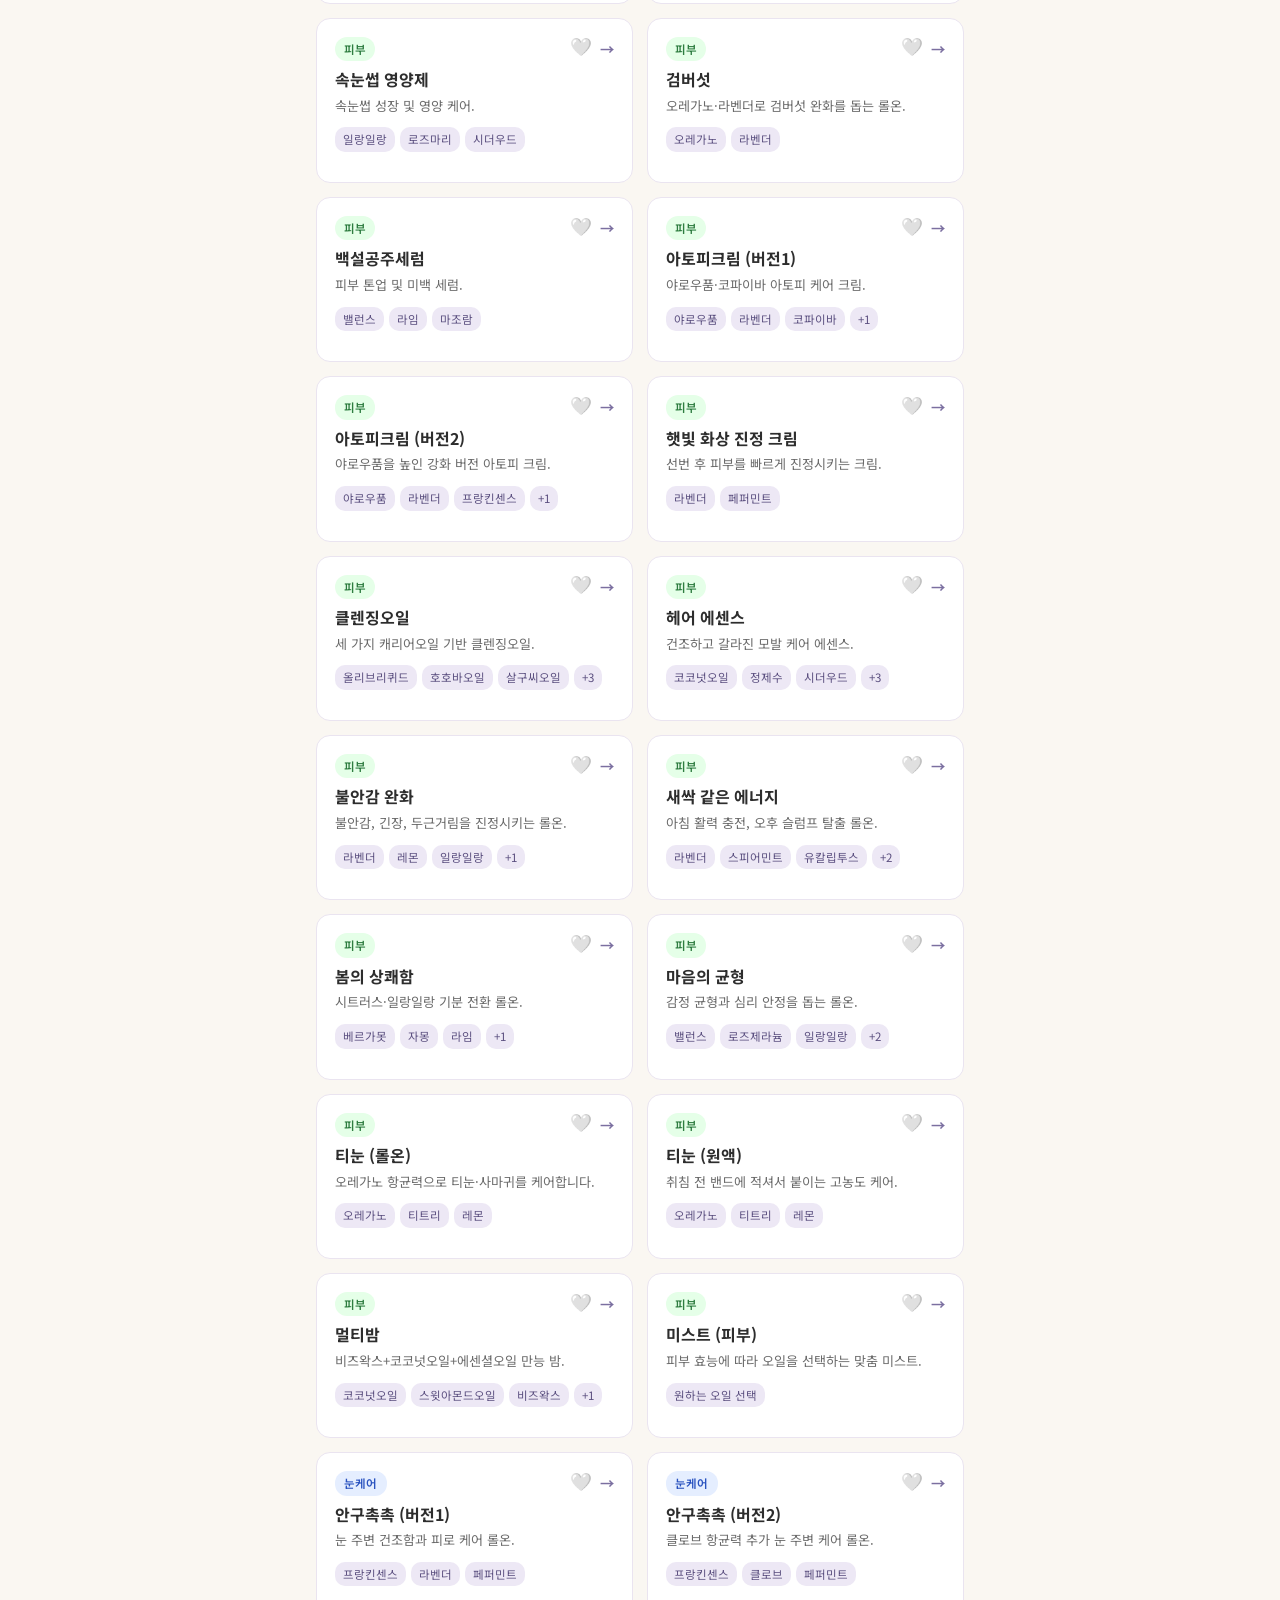
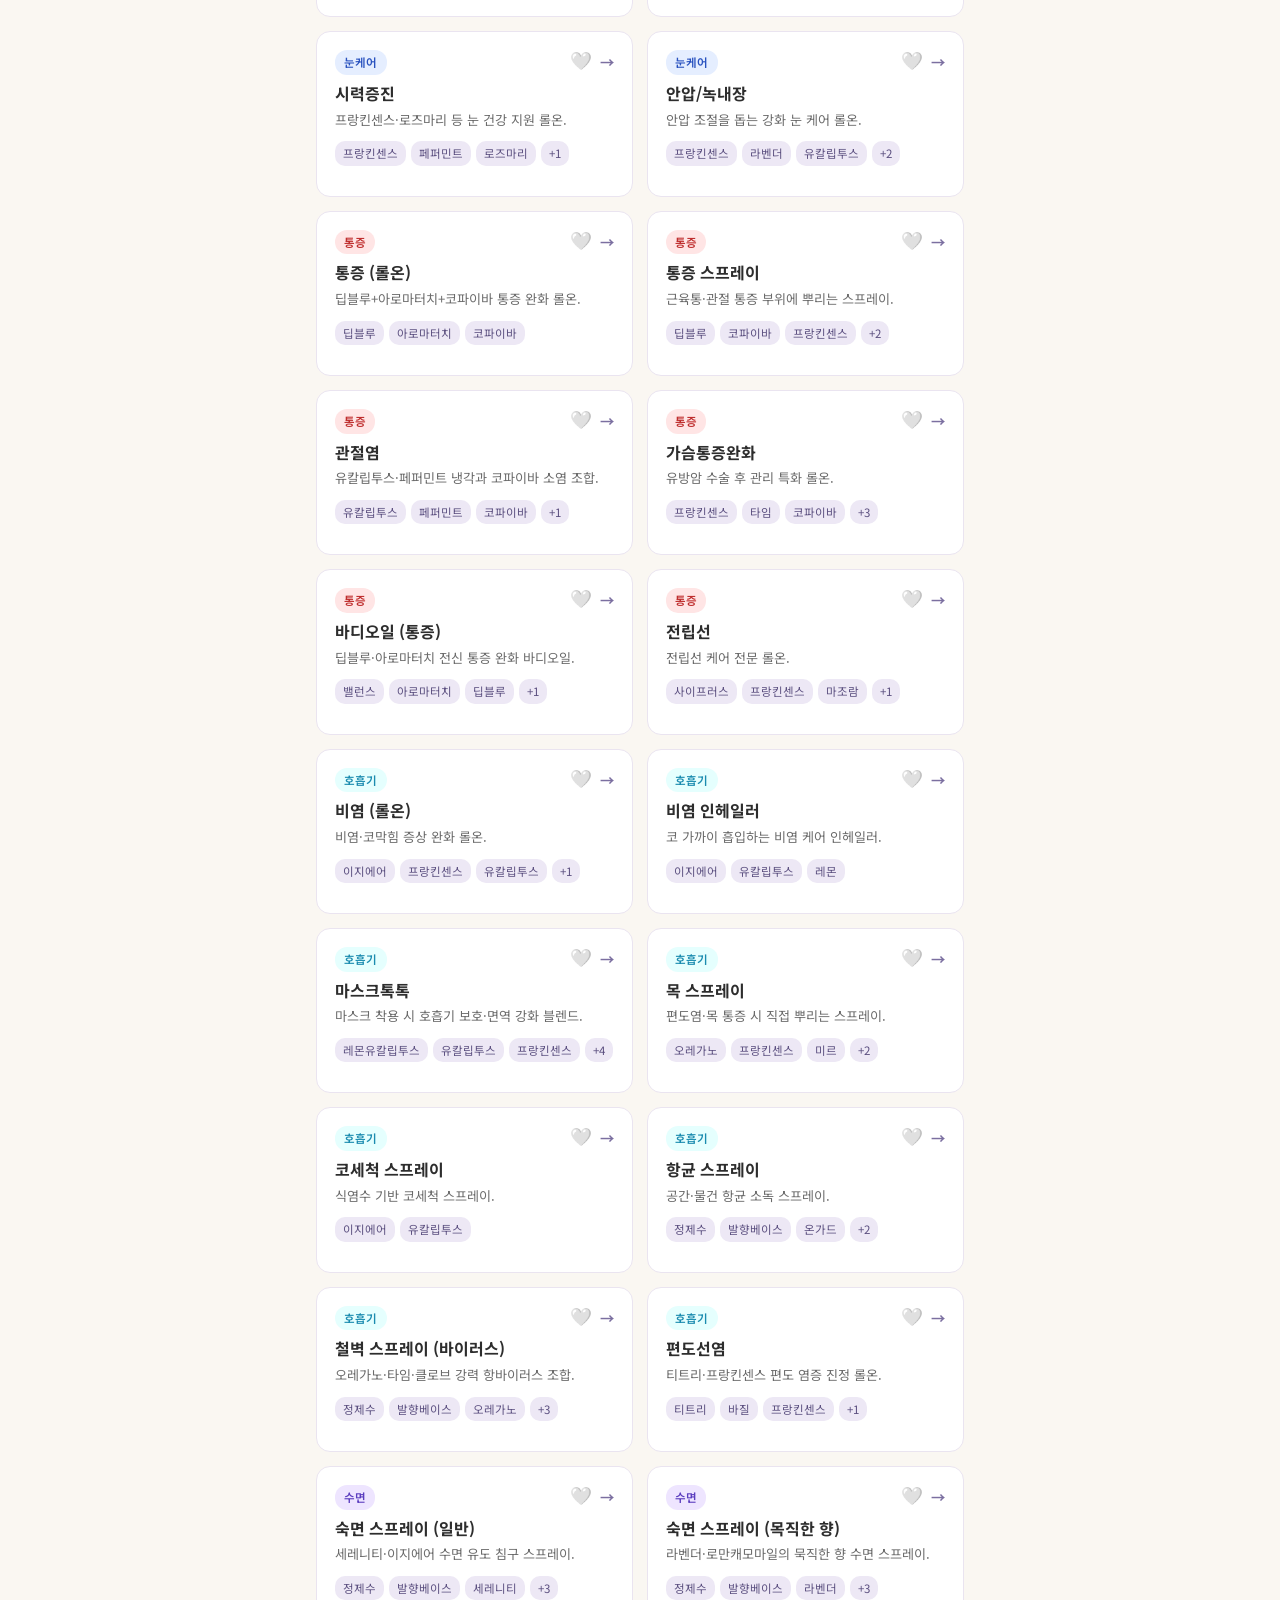
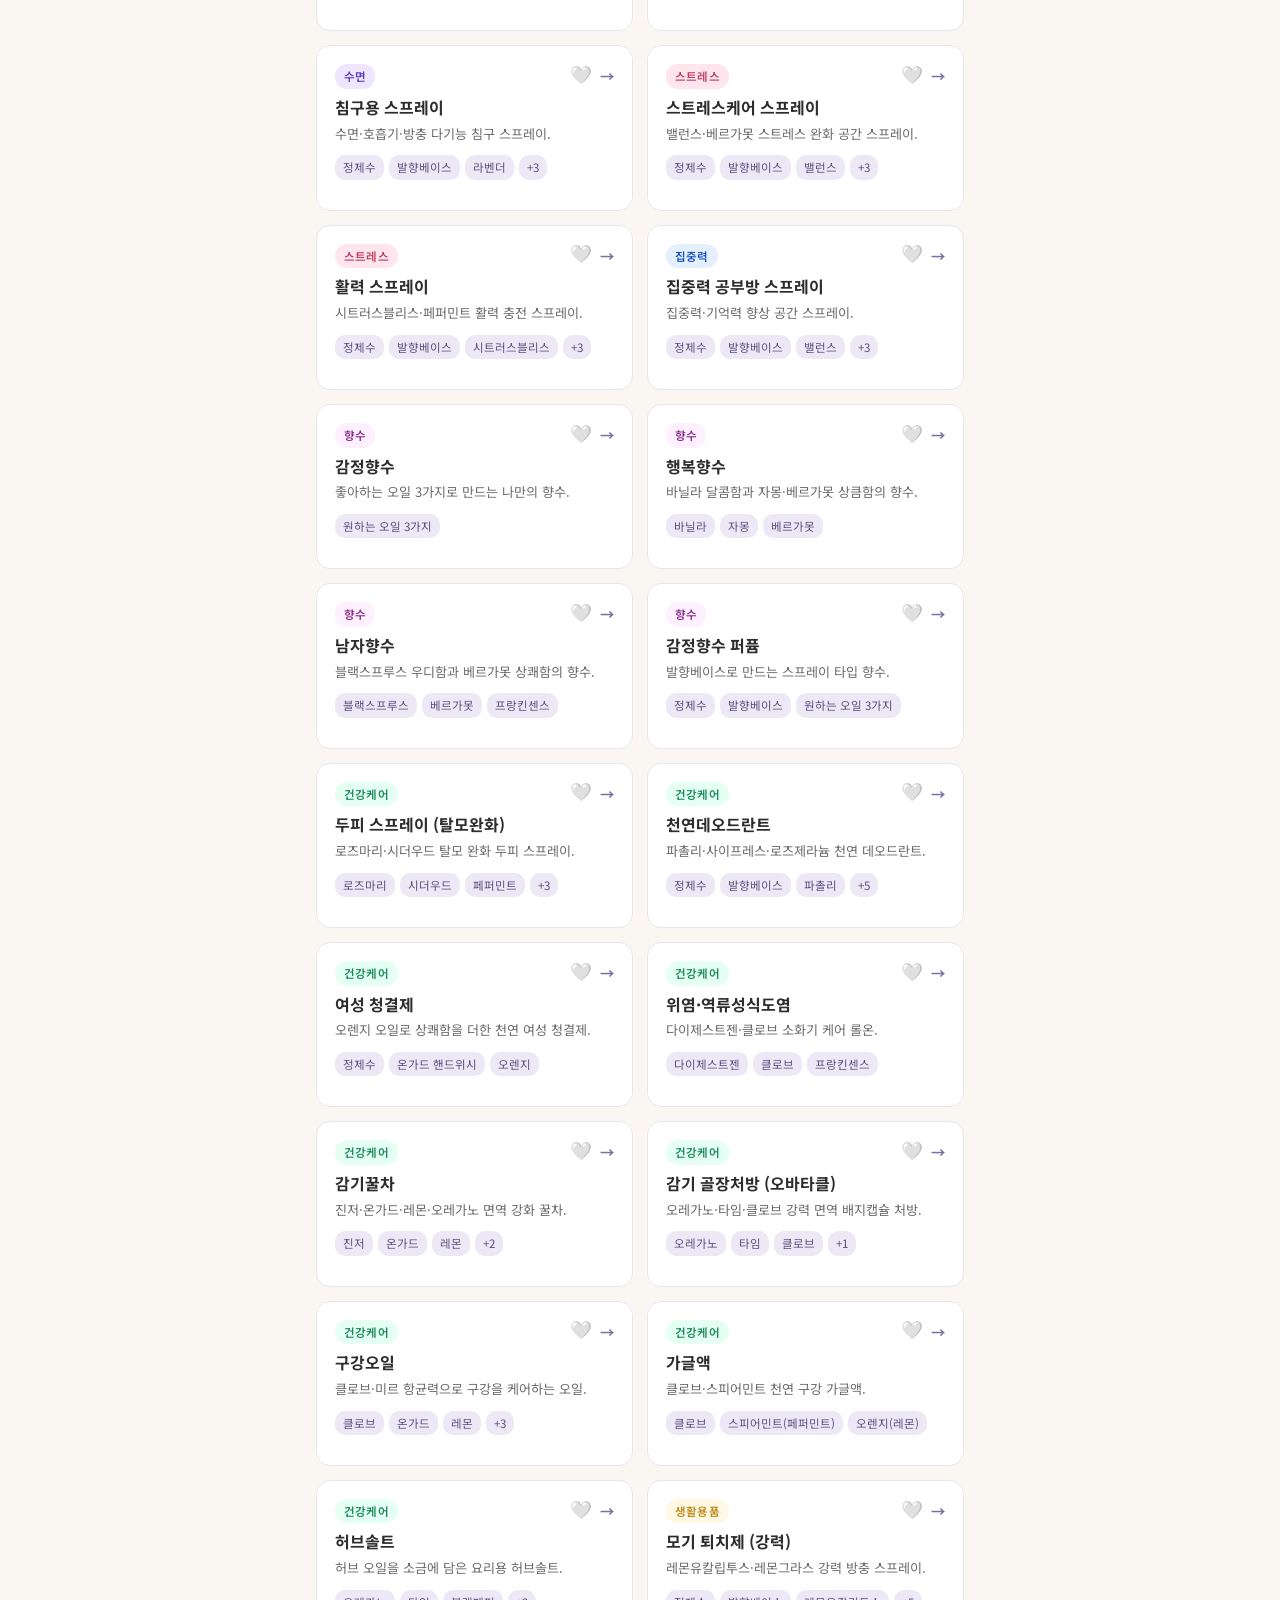
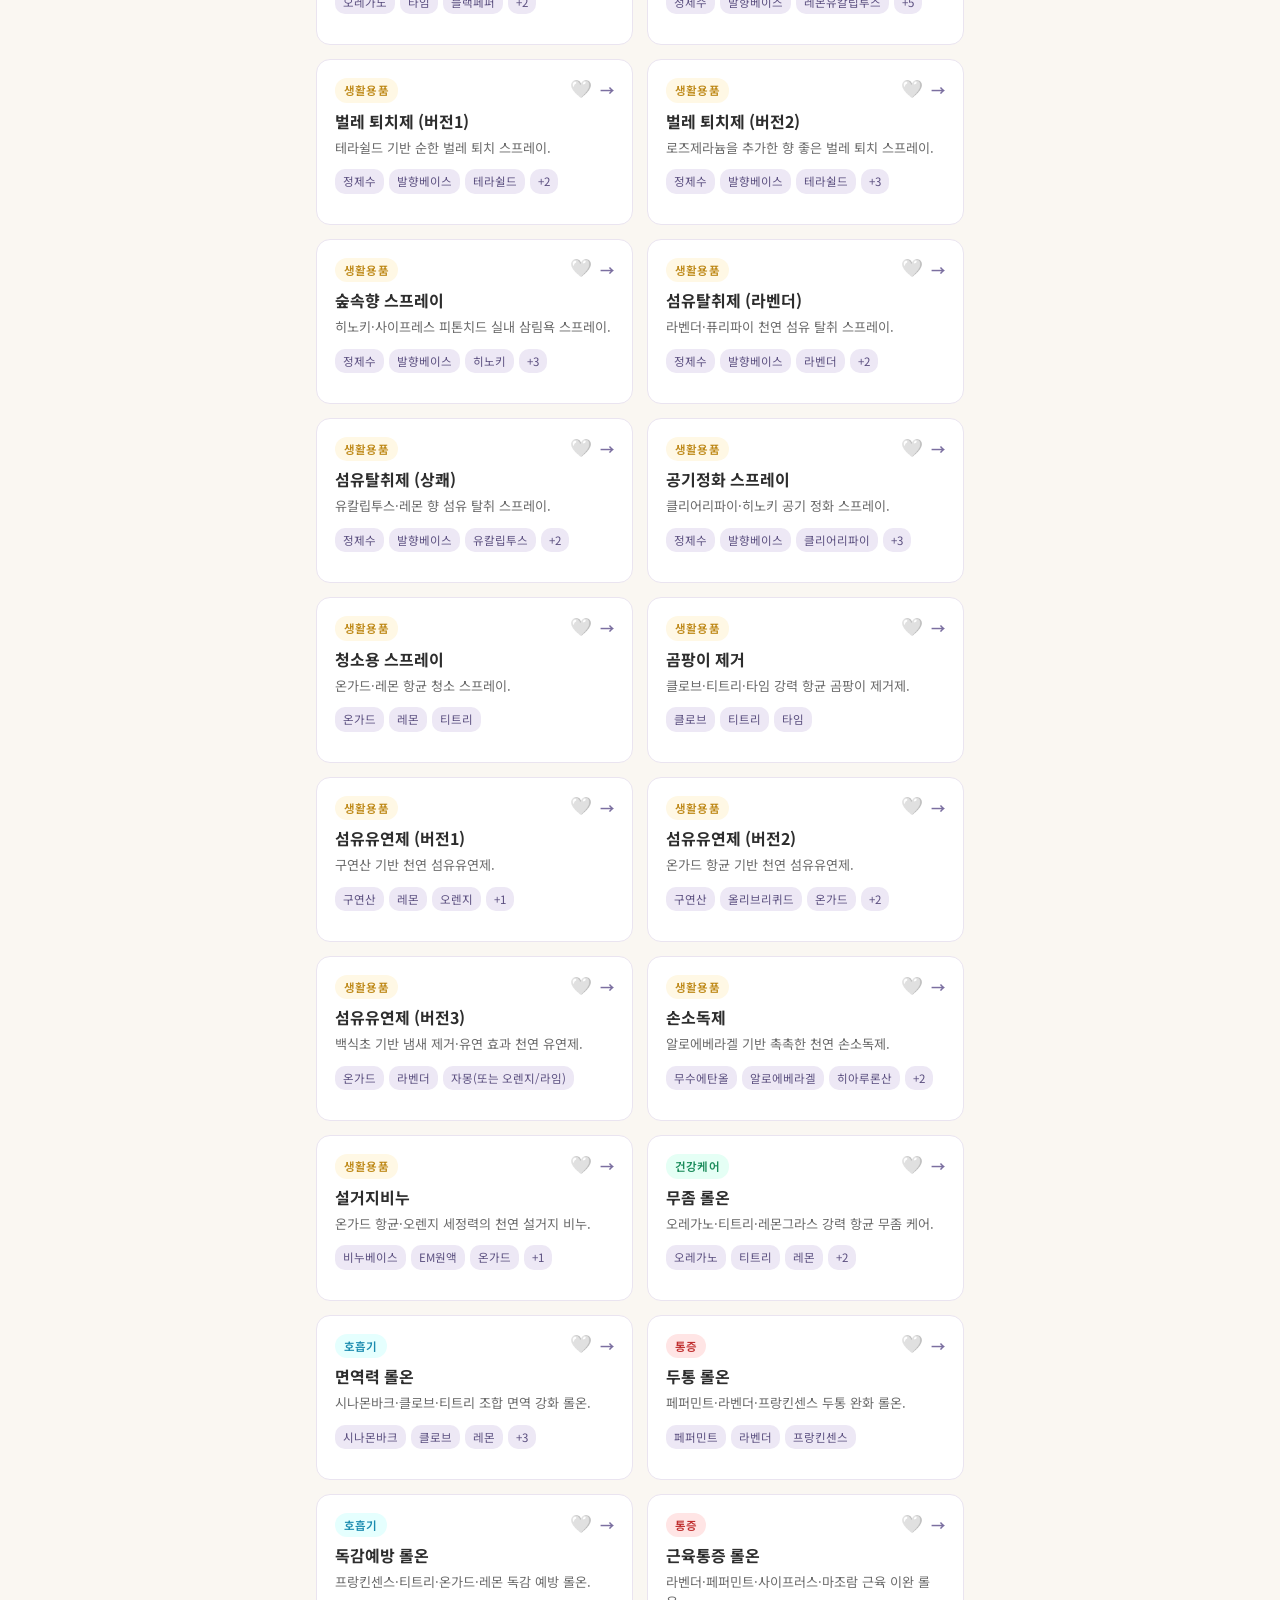
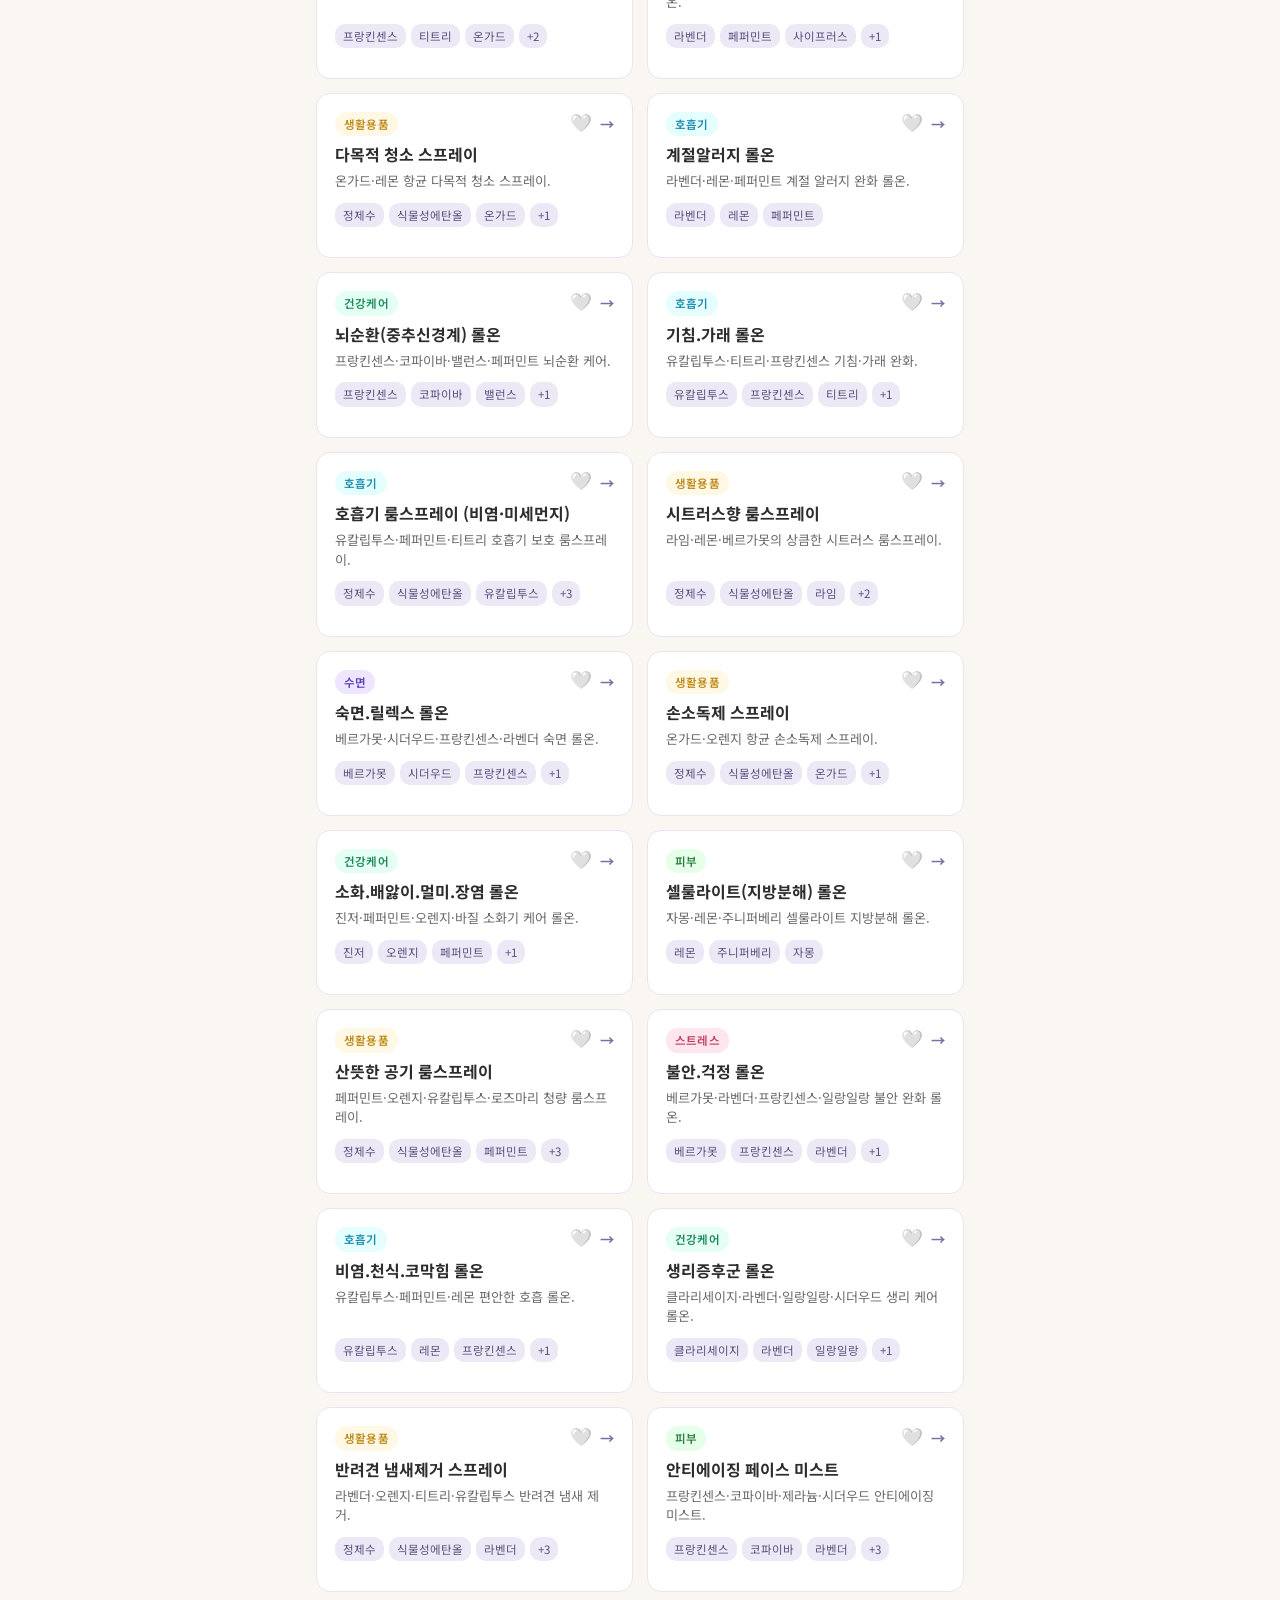
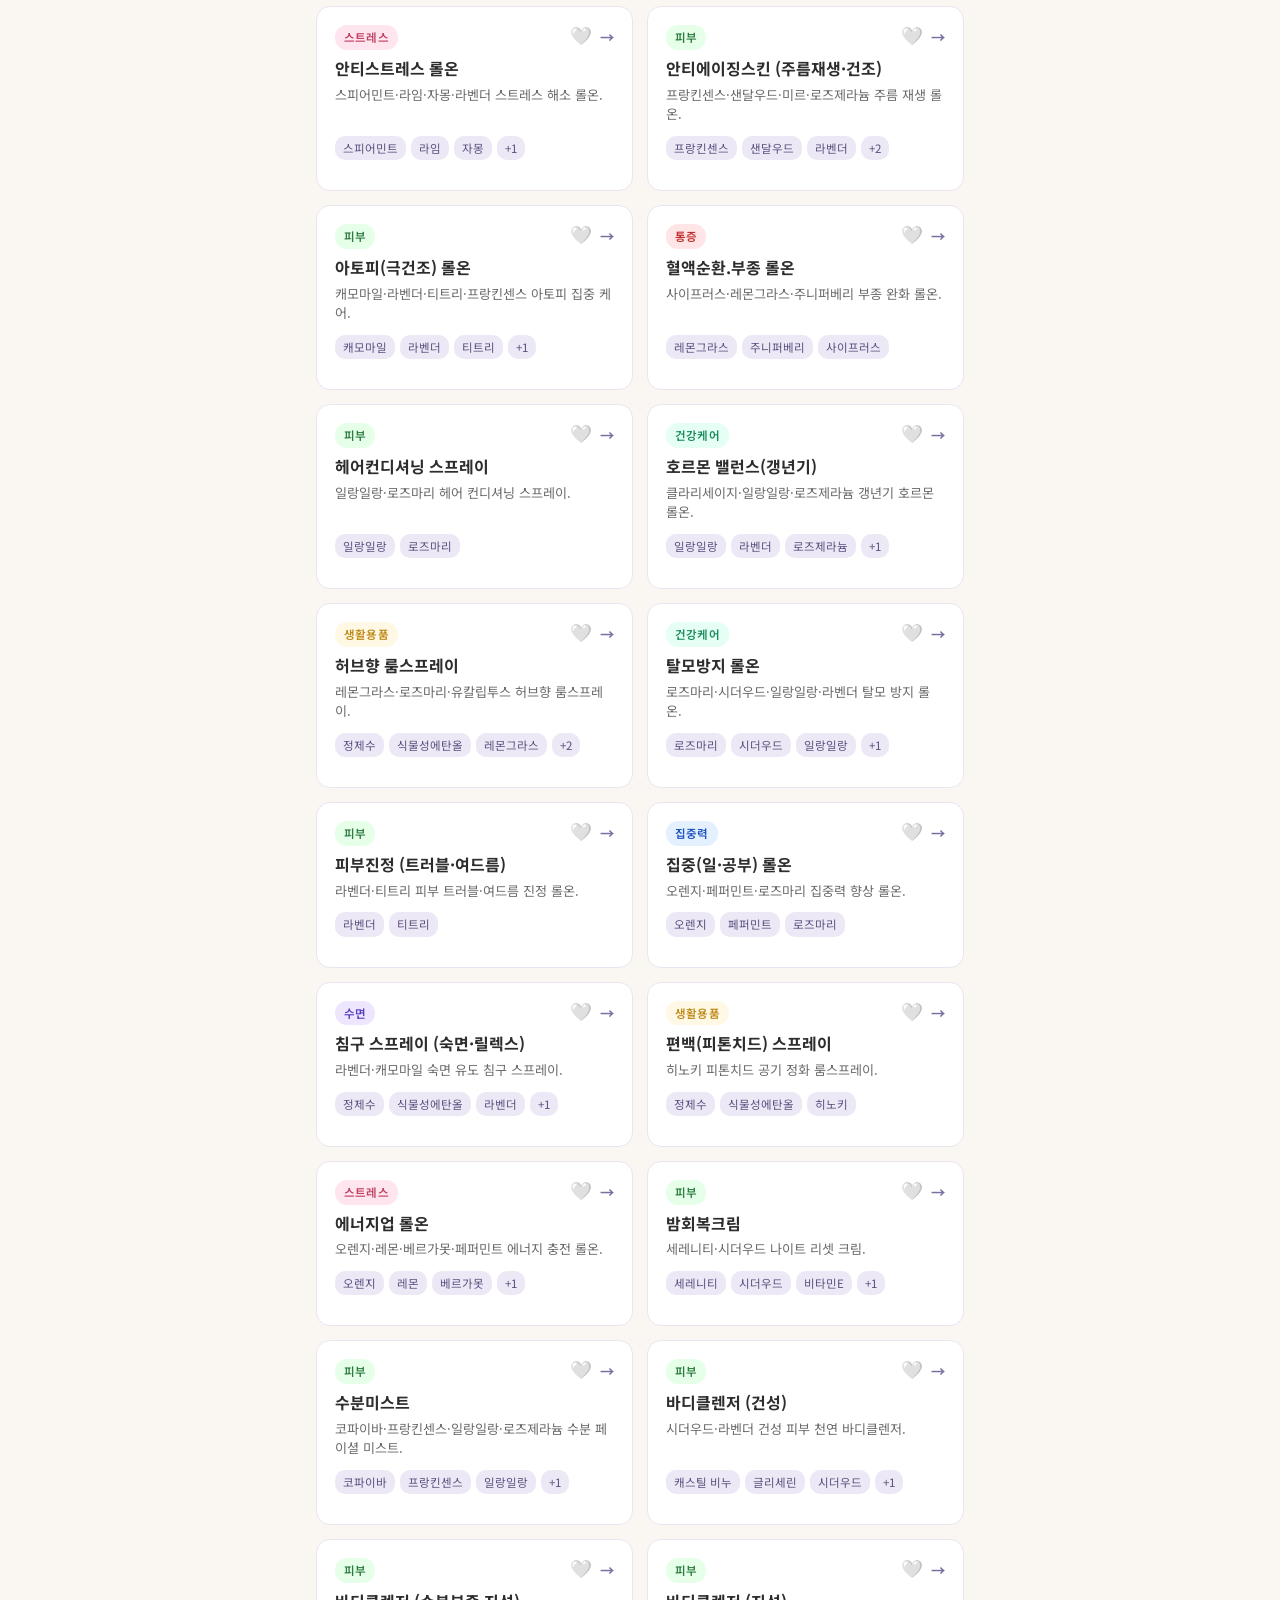
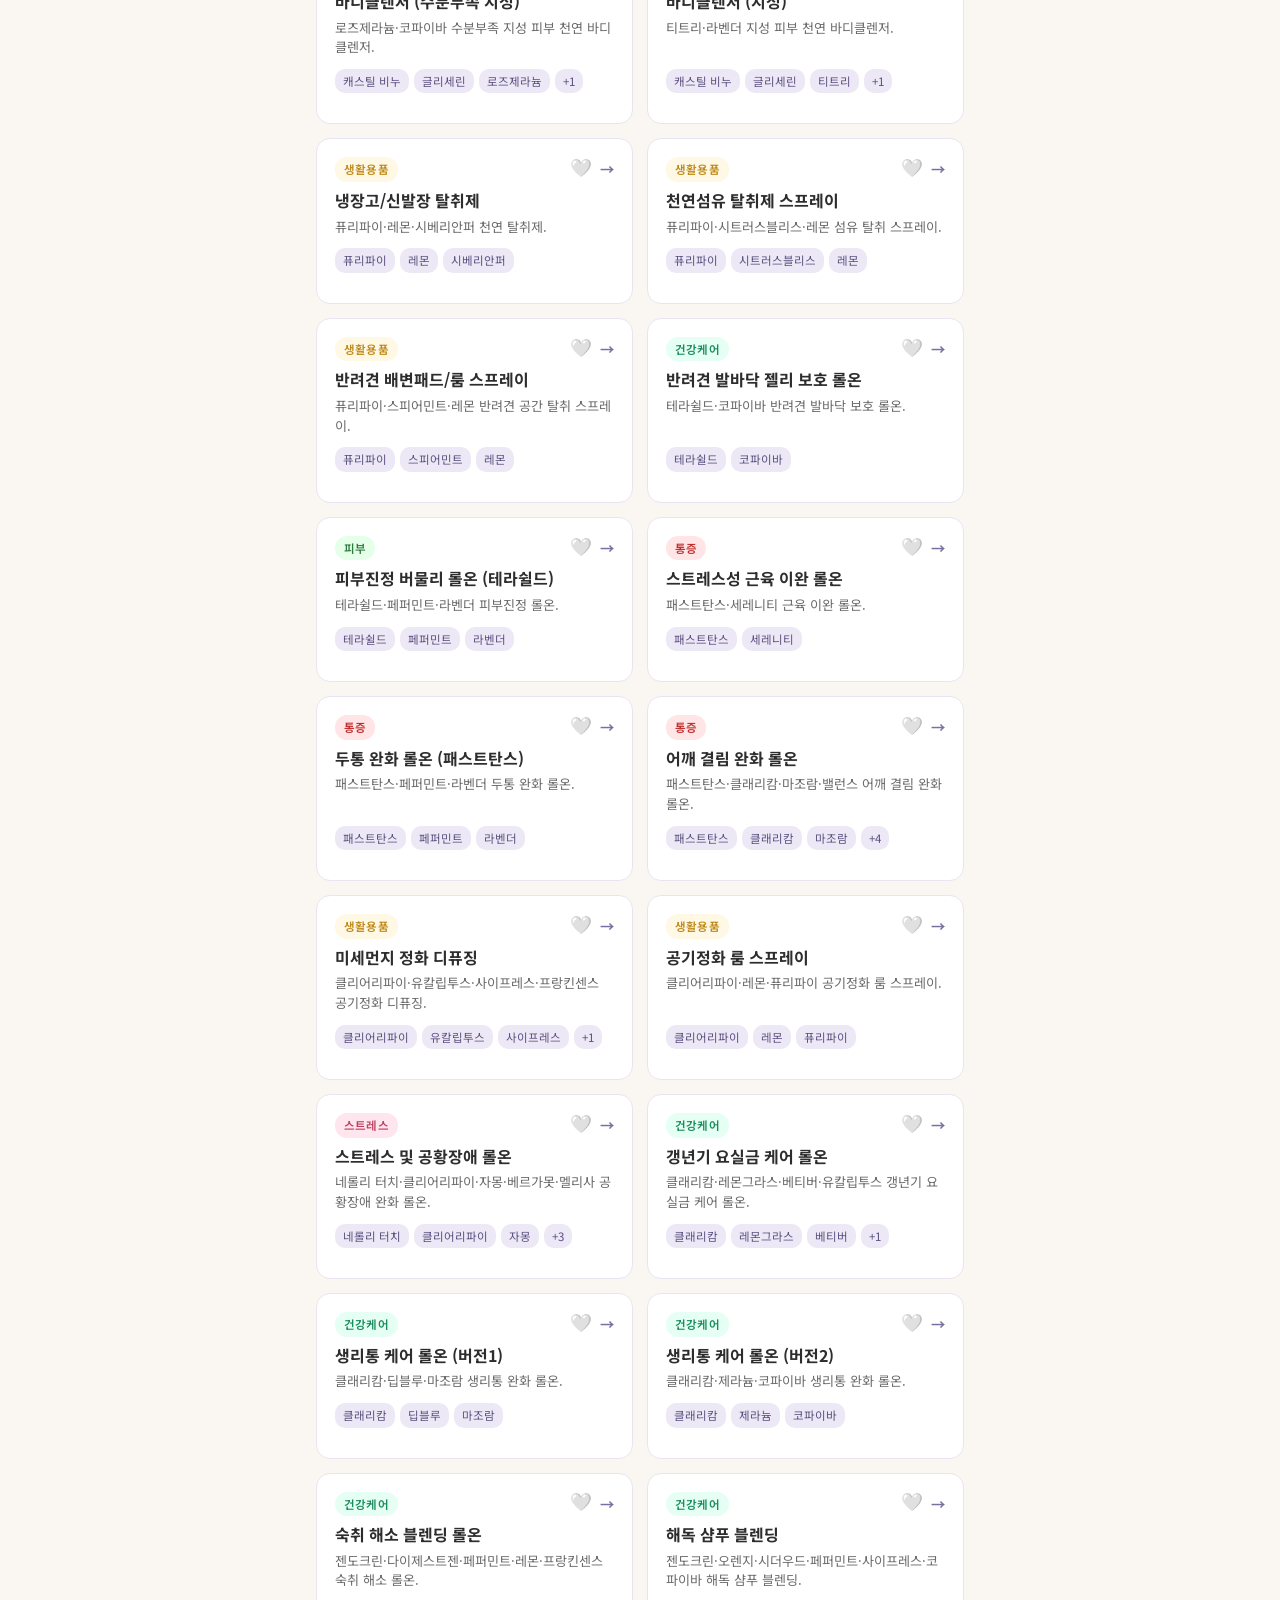
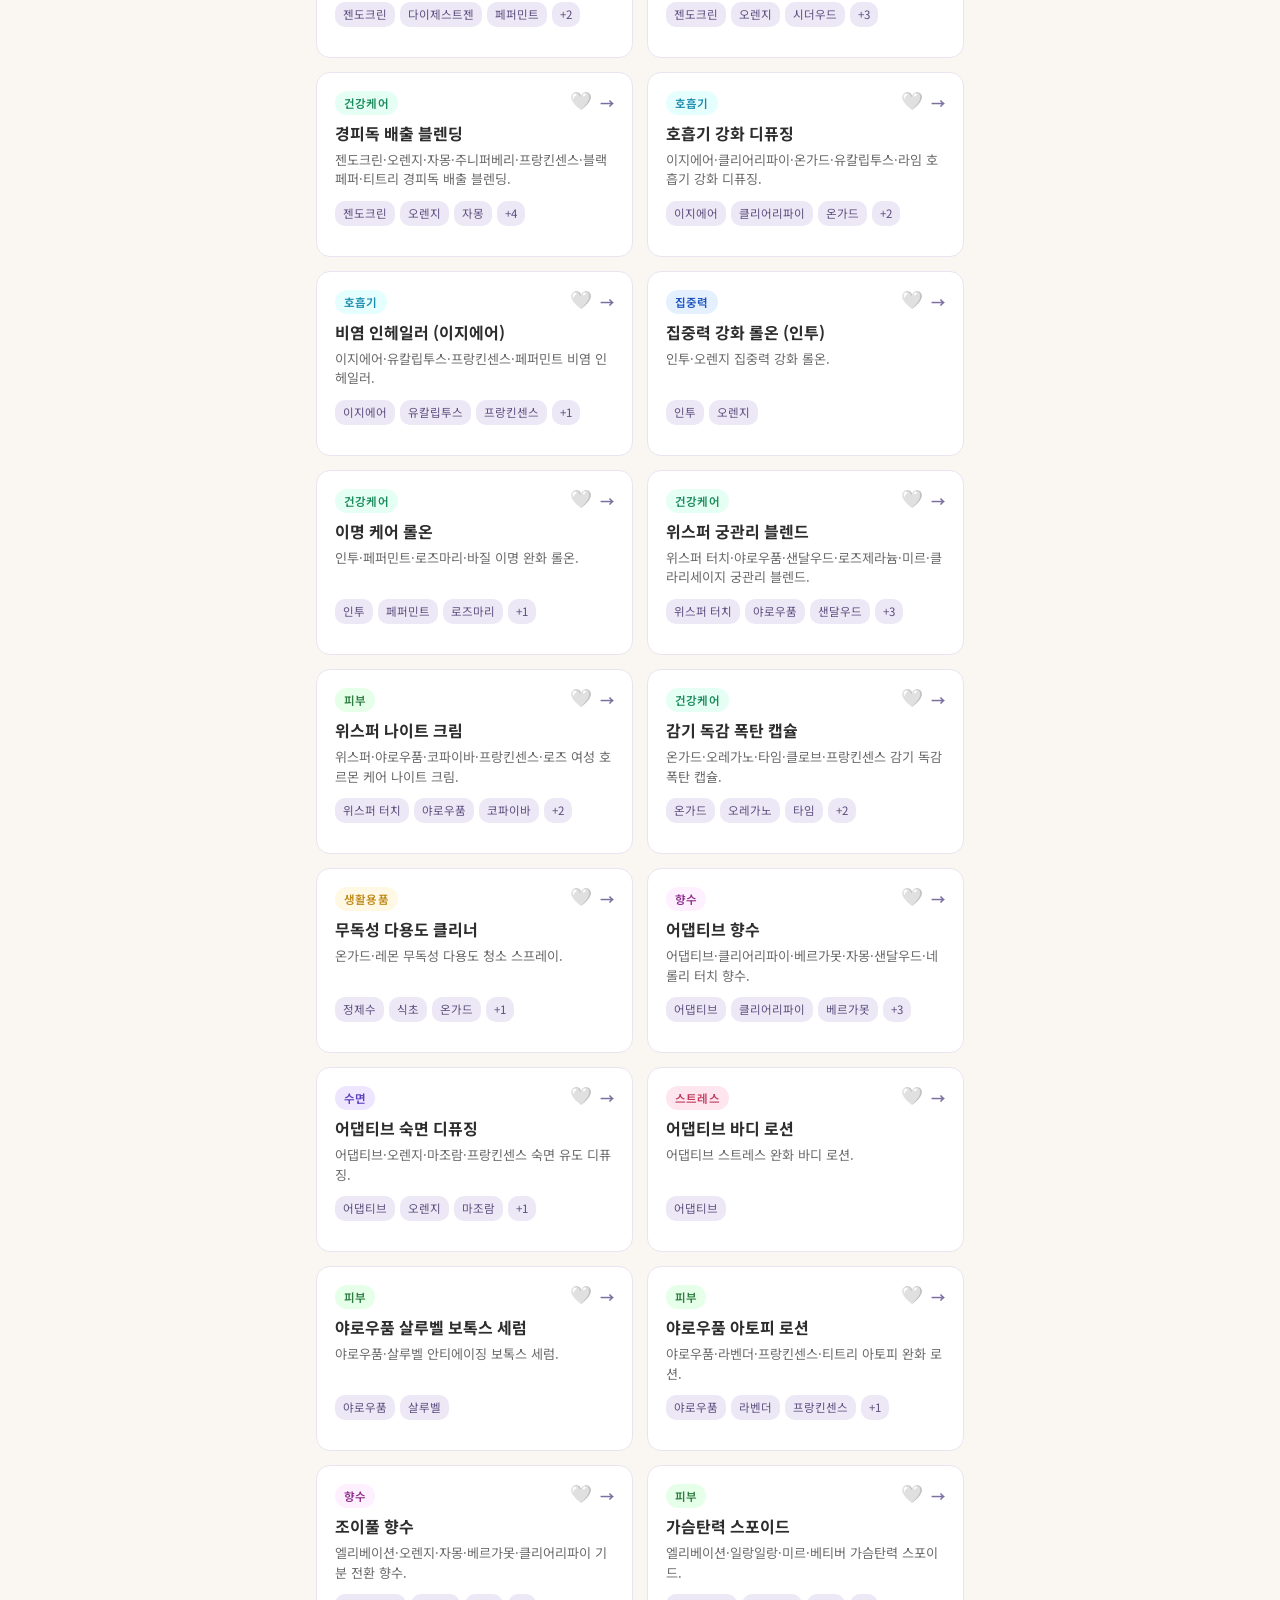
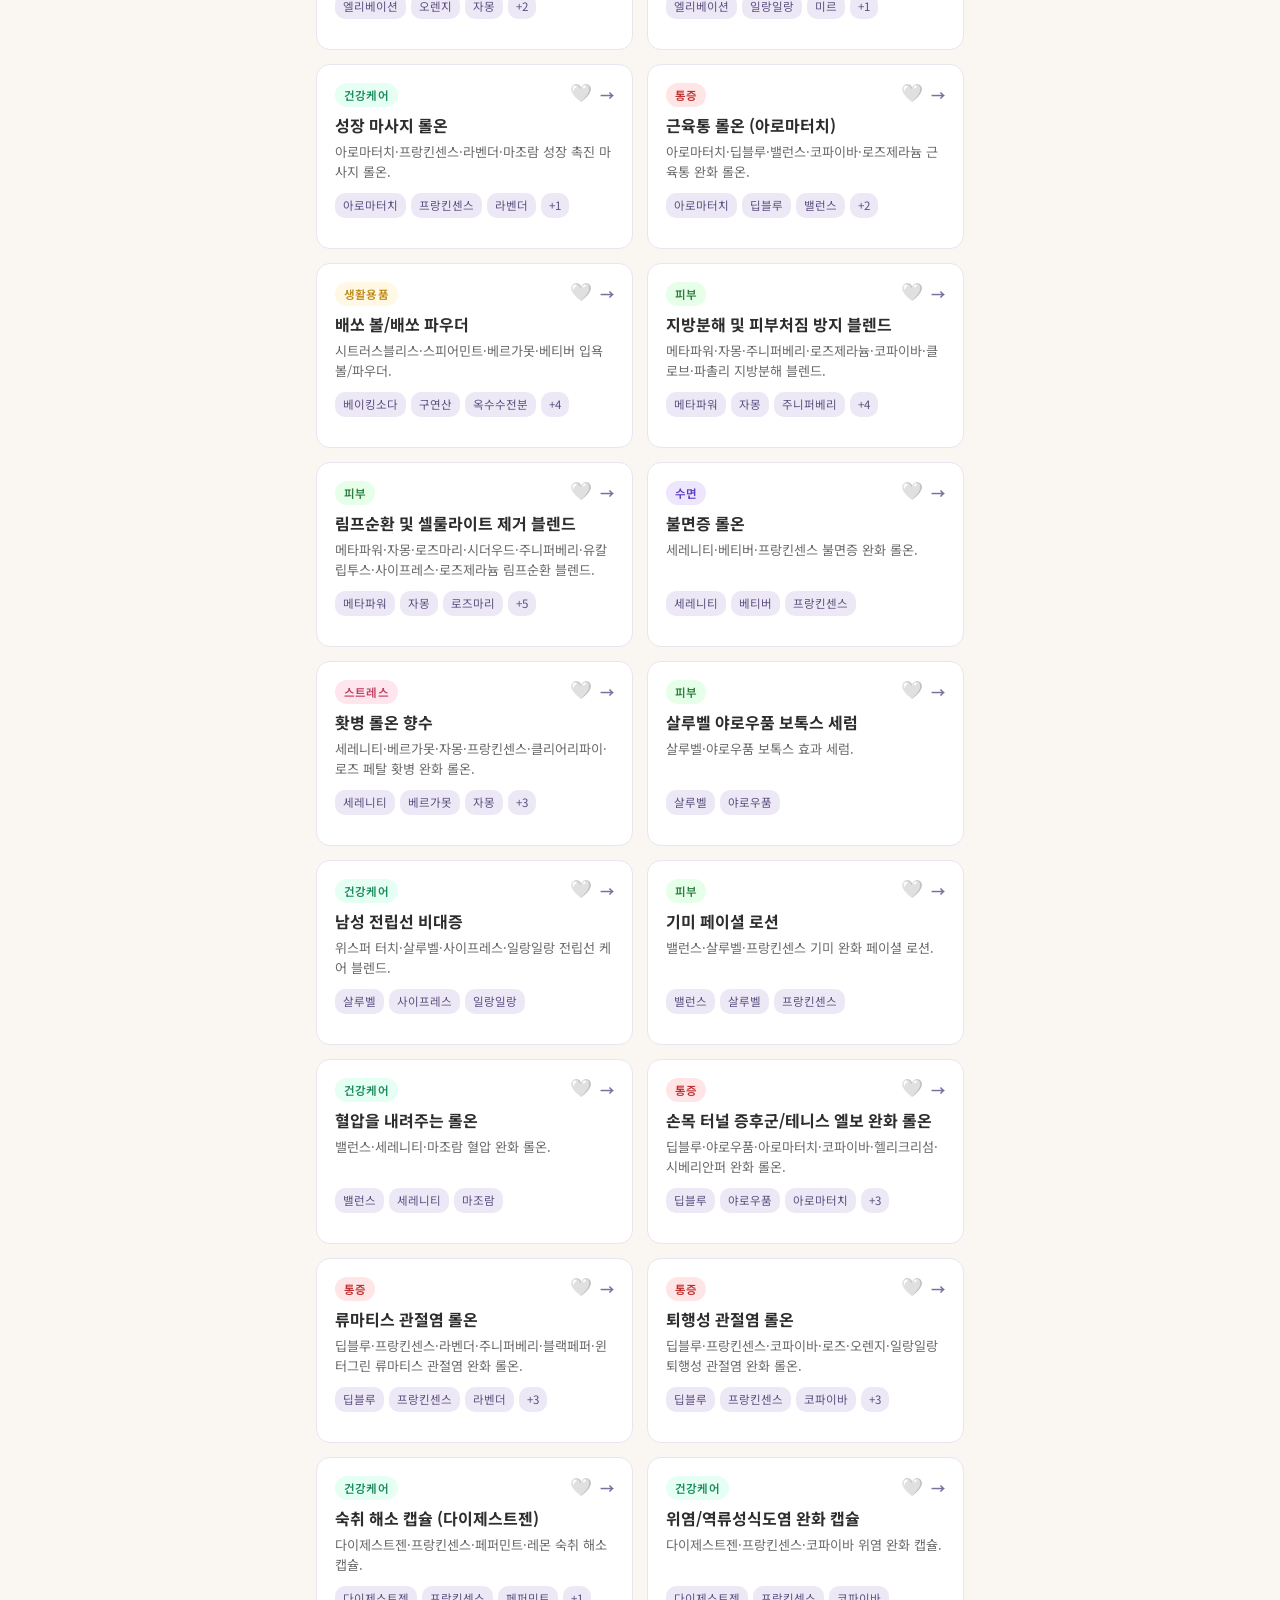
==== commit d91233ca: "비밀번호 접근 제한 추가 - js/auth.js: 비밀번호 입력 화면 (localStorage 인증) - 모든 페이지(index/recipe/favorites/admin)에 적용 " ====
--- a/index.html
+++ b/index.html
@@ -12,6 +12,7 @@
   <link rel="manifest" href="manifest.json">
   <link rel="apple-touch-icon" href="icons/icon-192.svg">
   <link rel="stylesheet" href="css/style.css">
+  <script src="js/auth.js"></script>
 </head>
 <body>
 
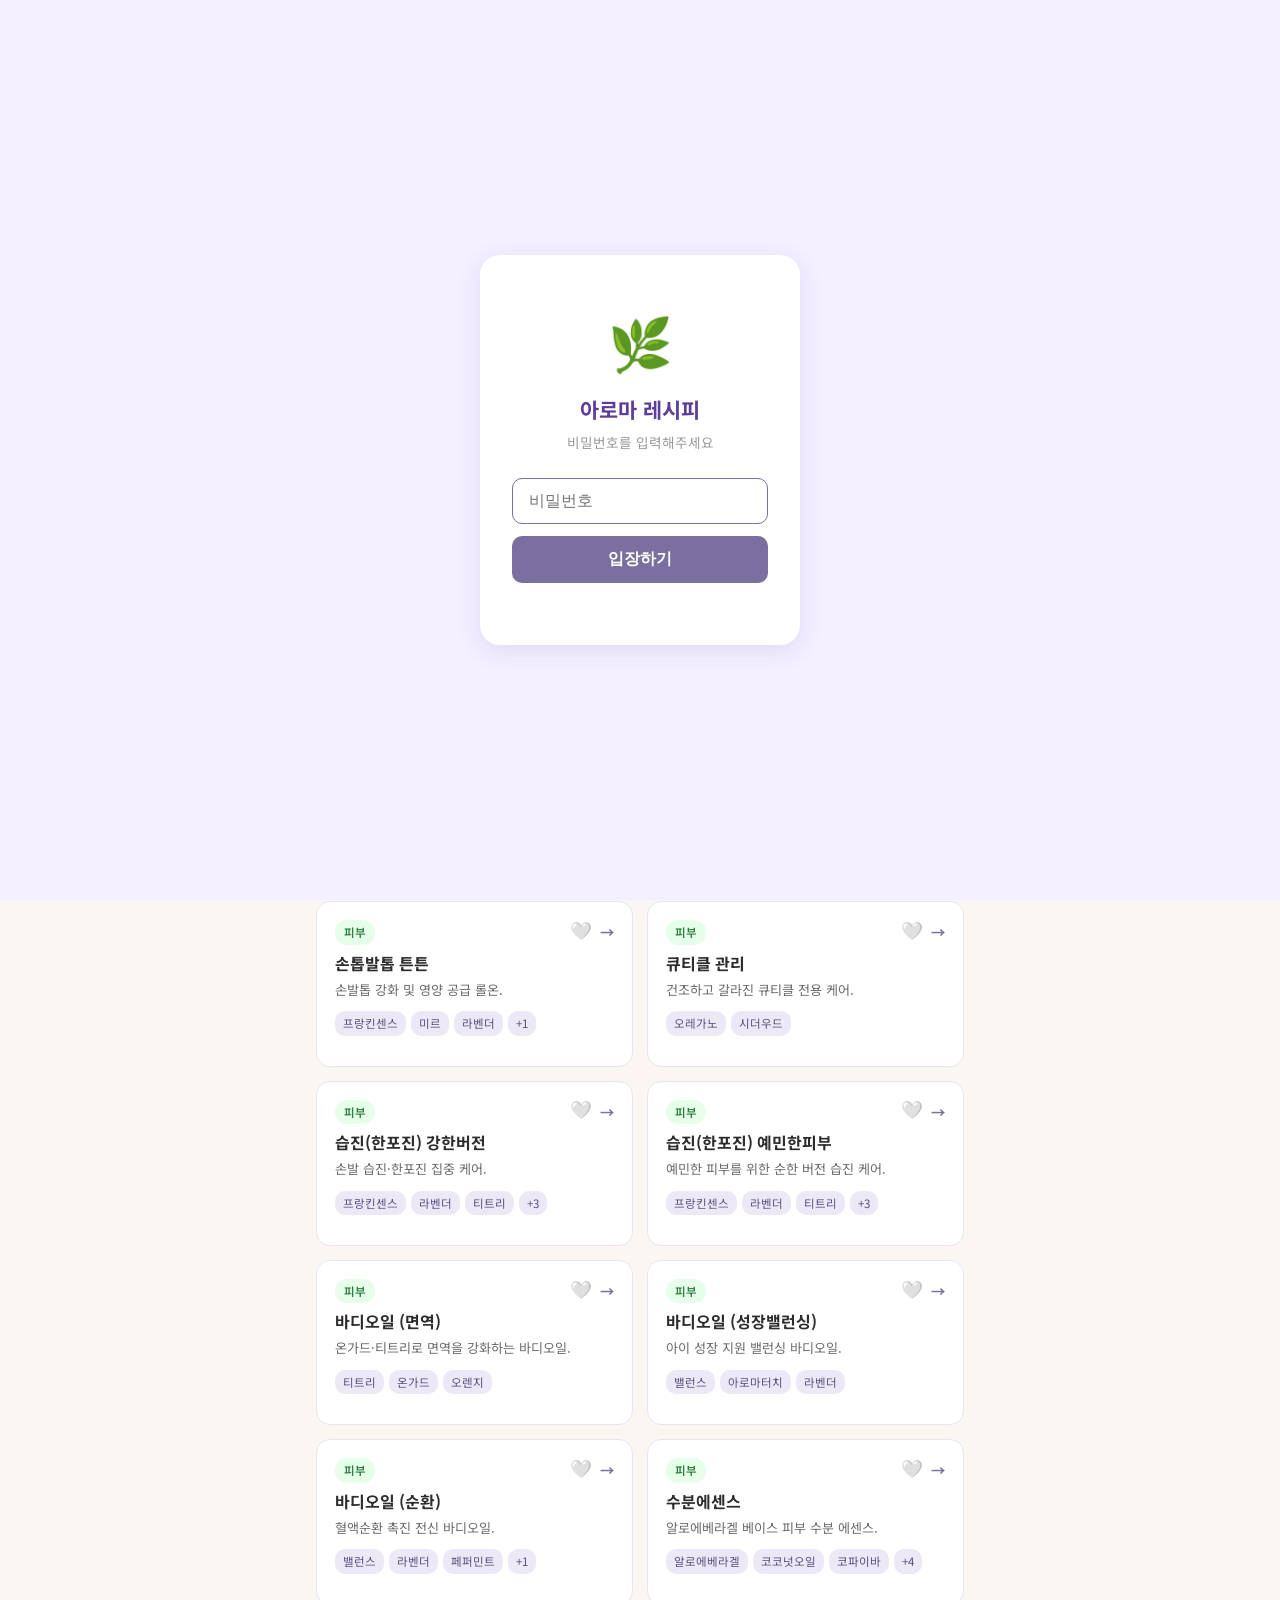
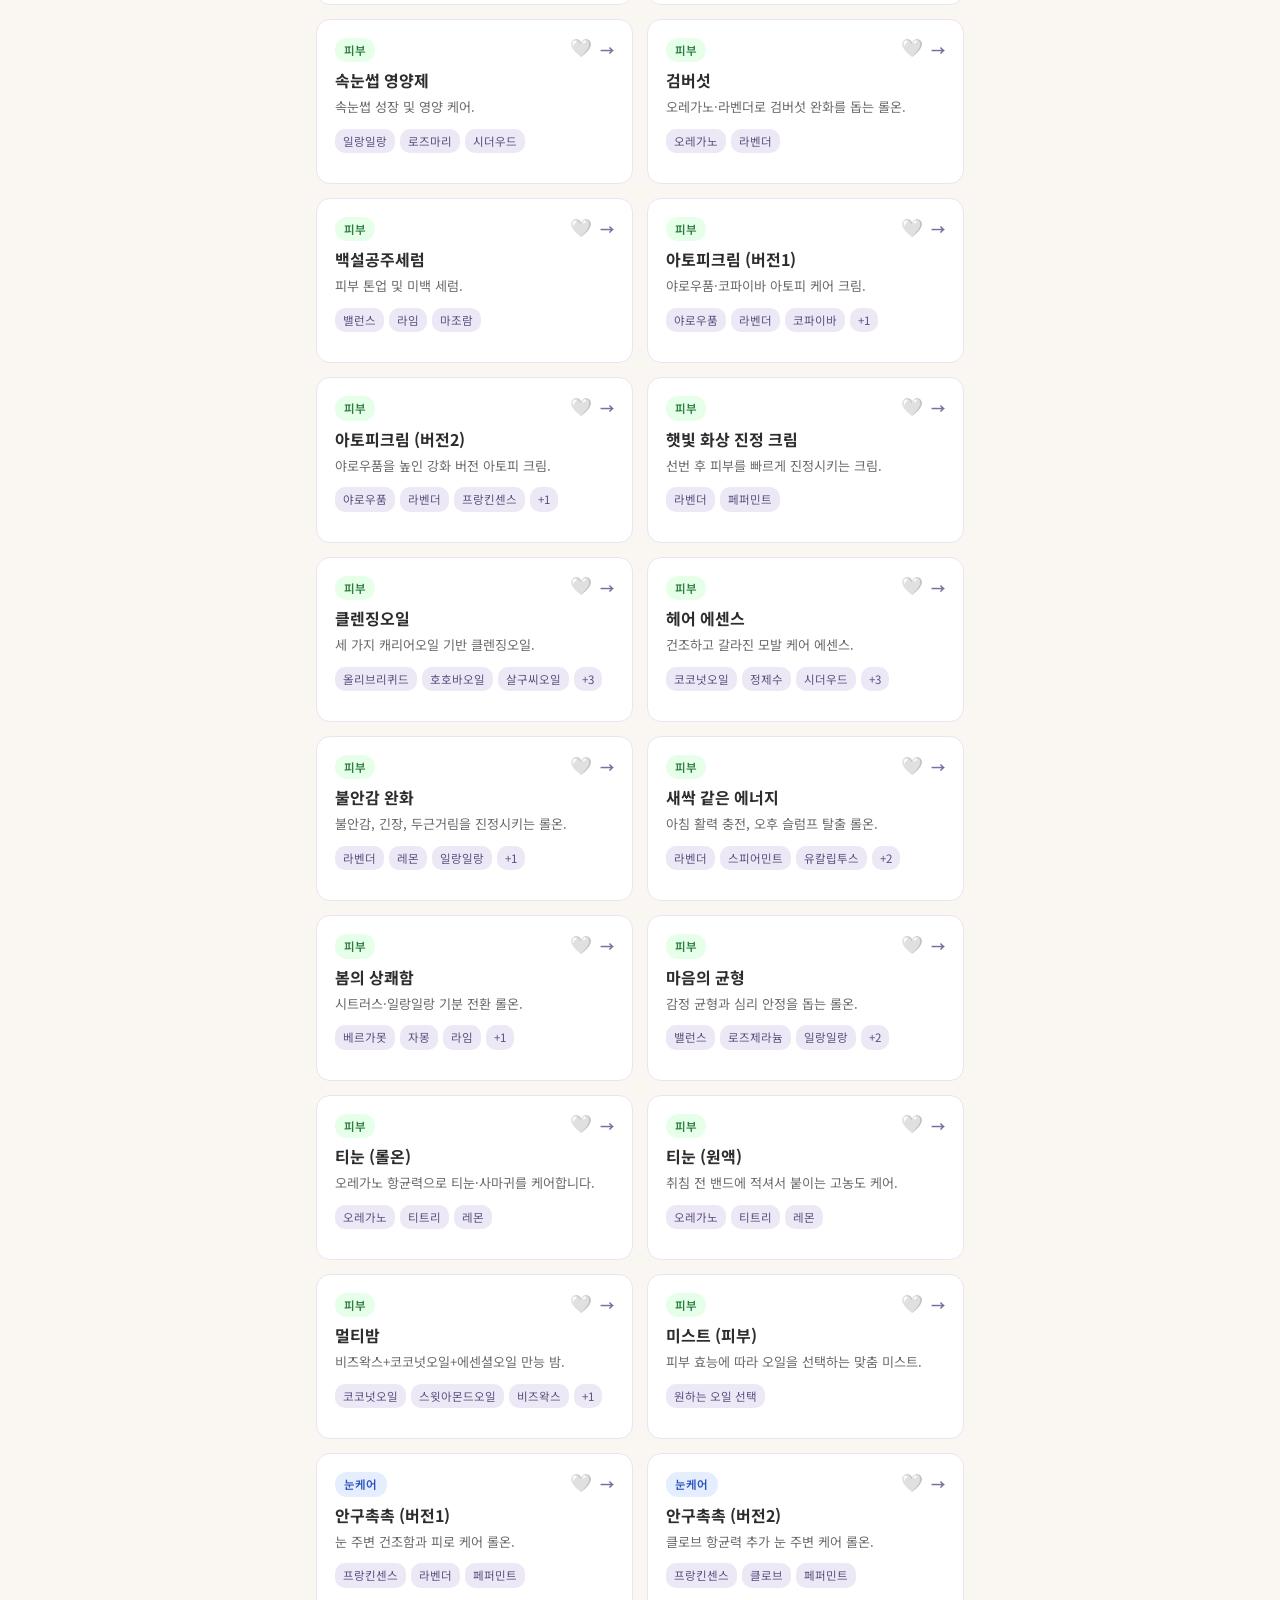
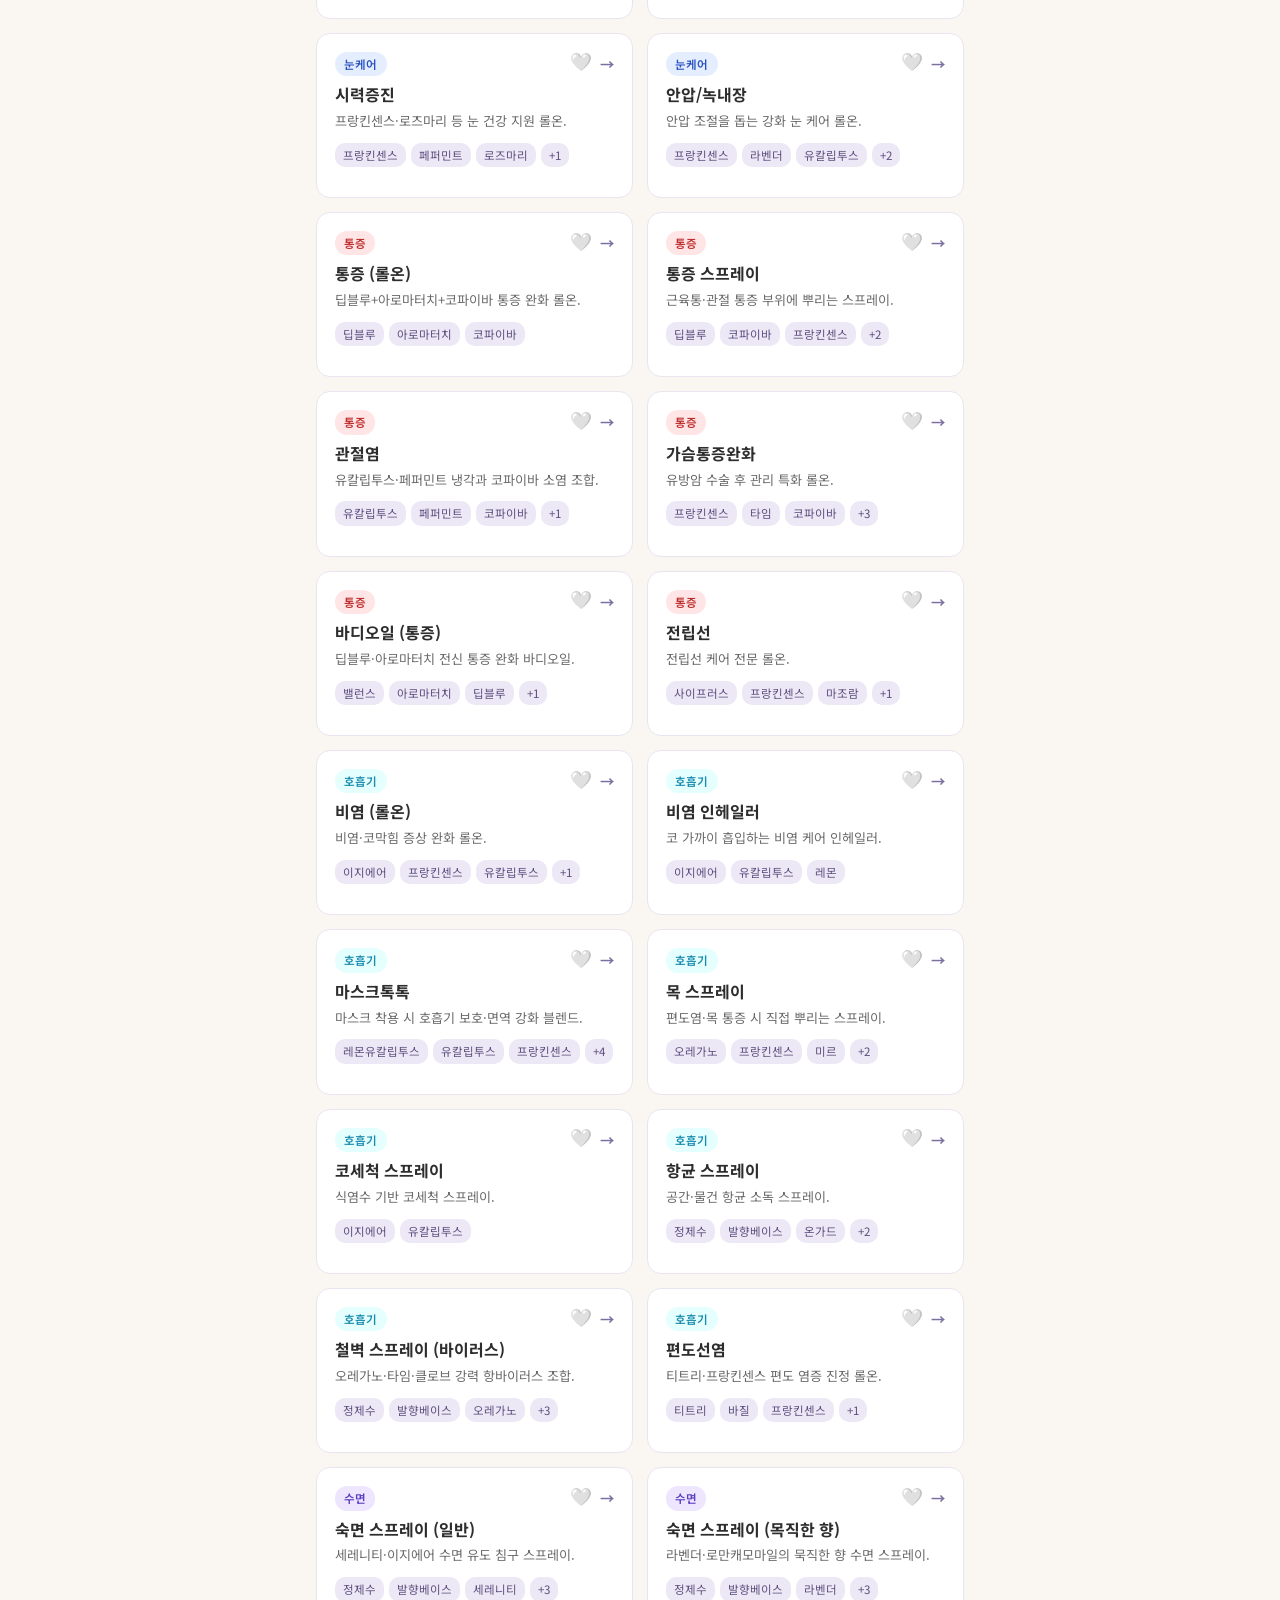
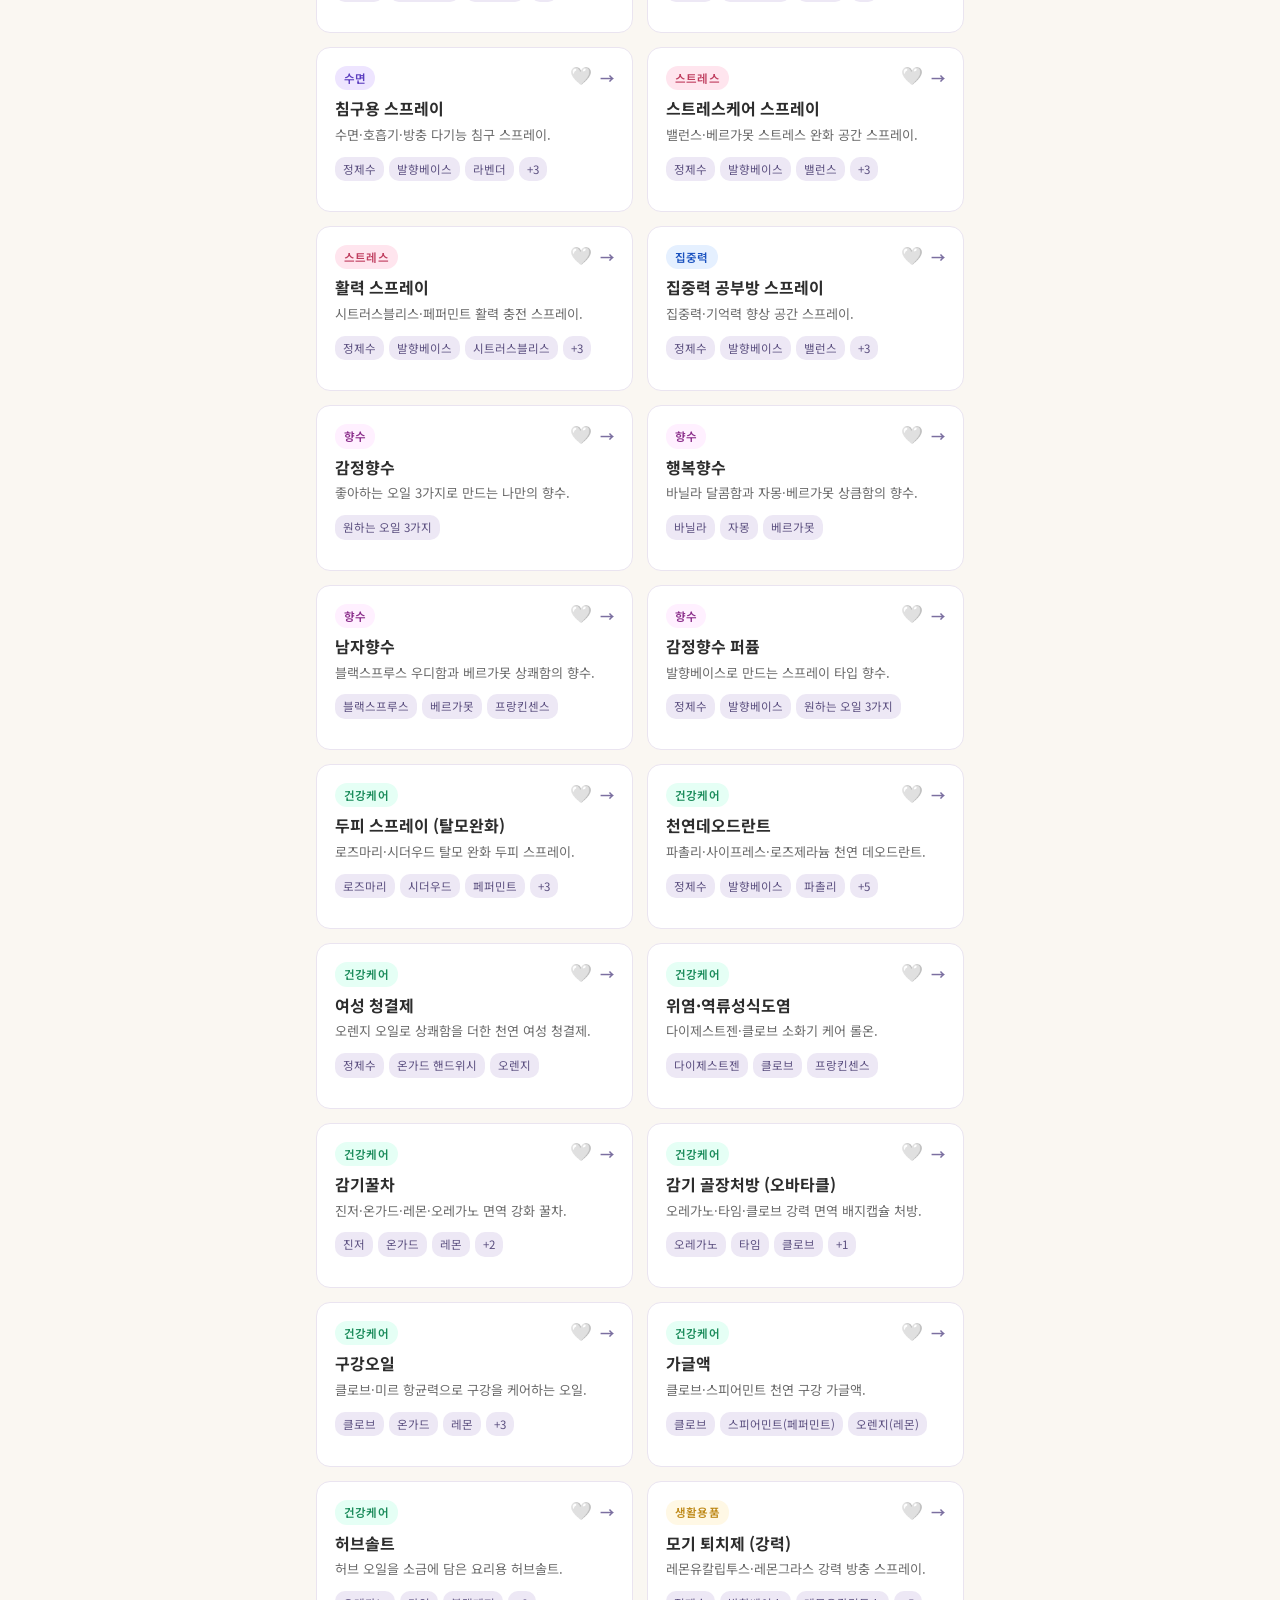
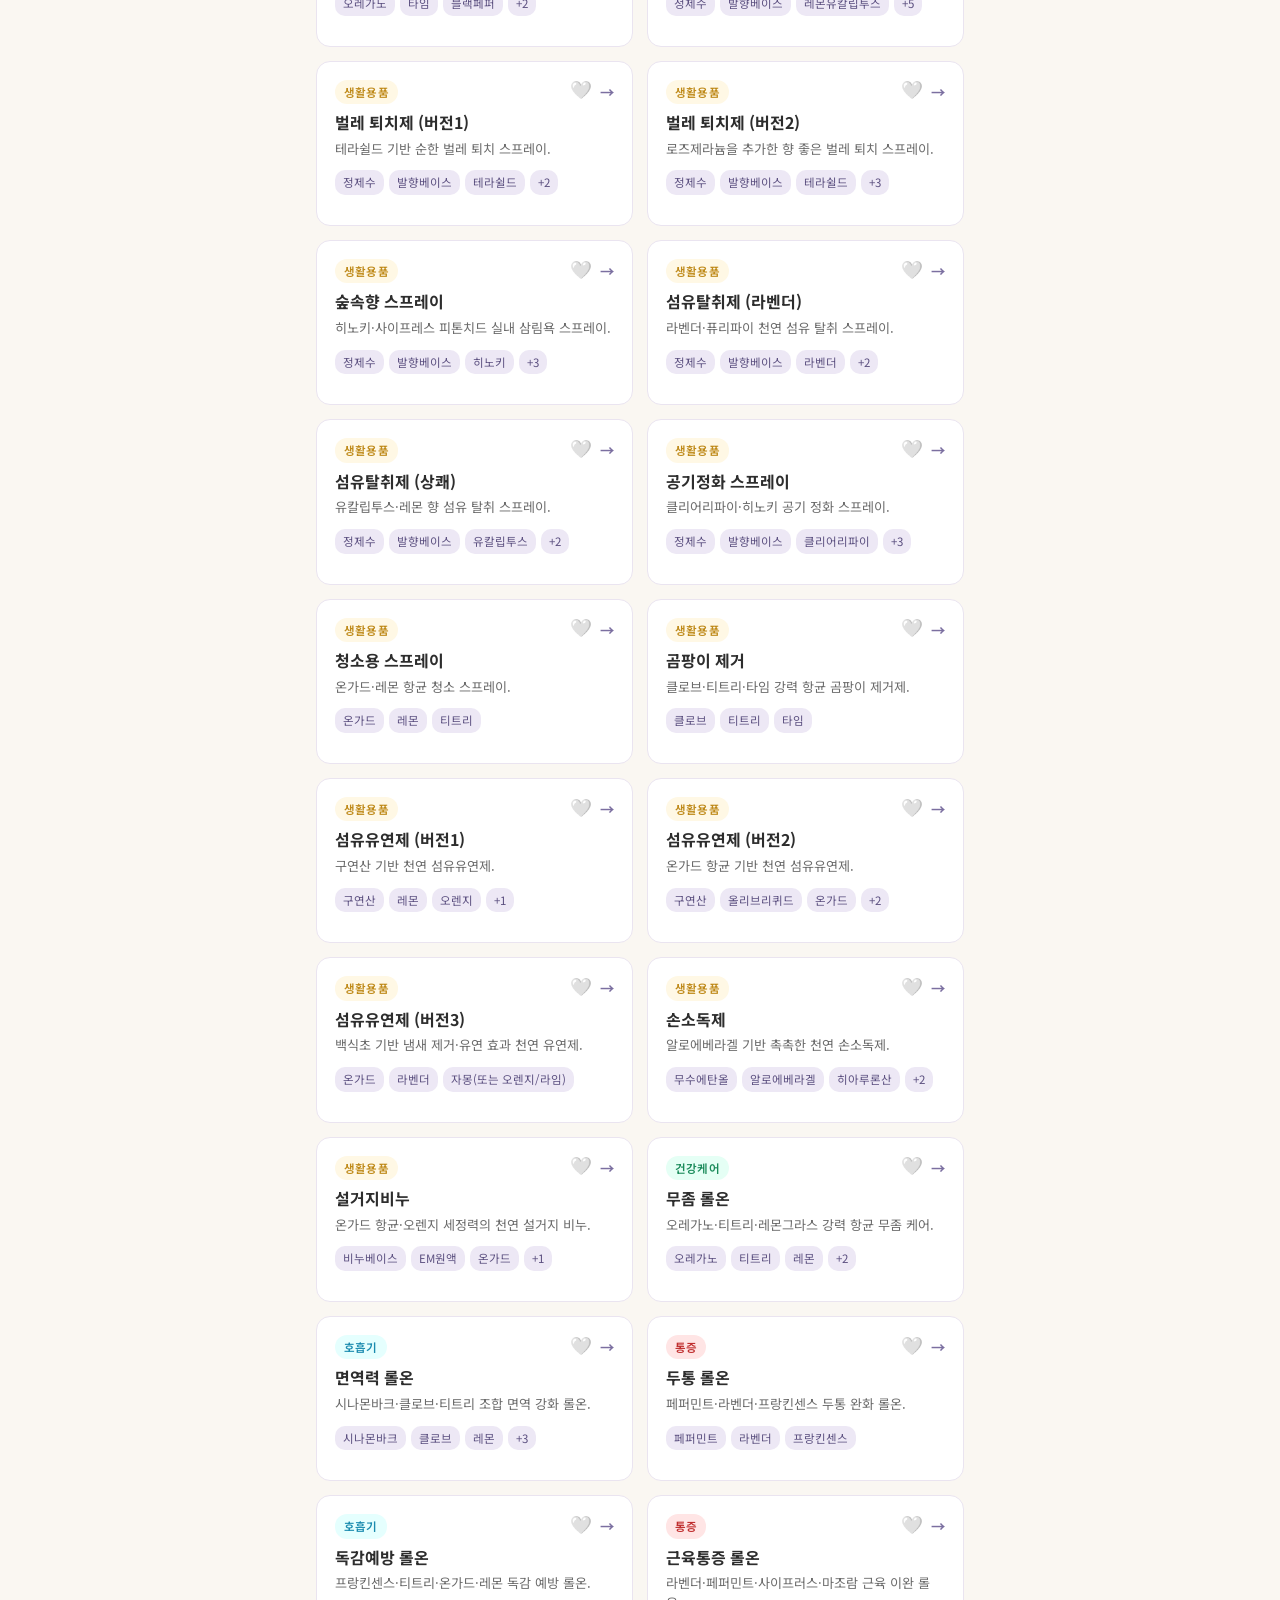
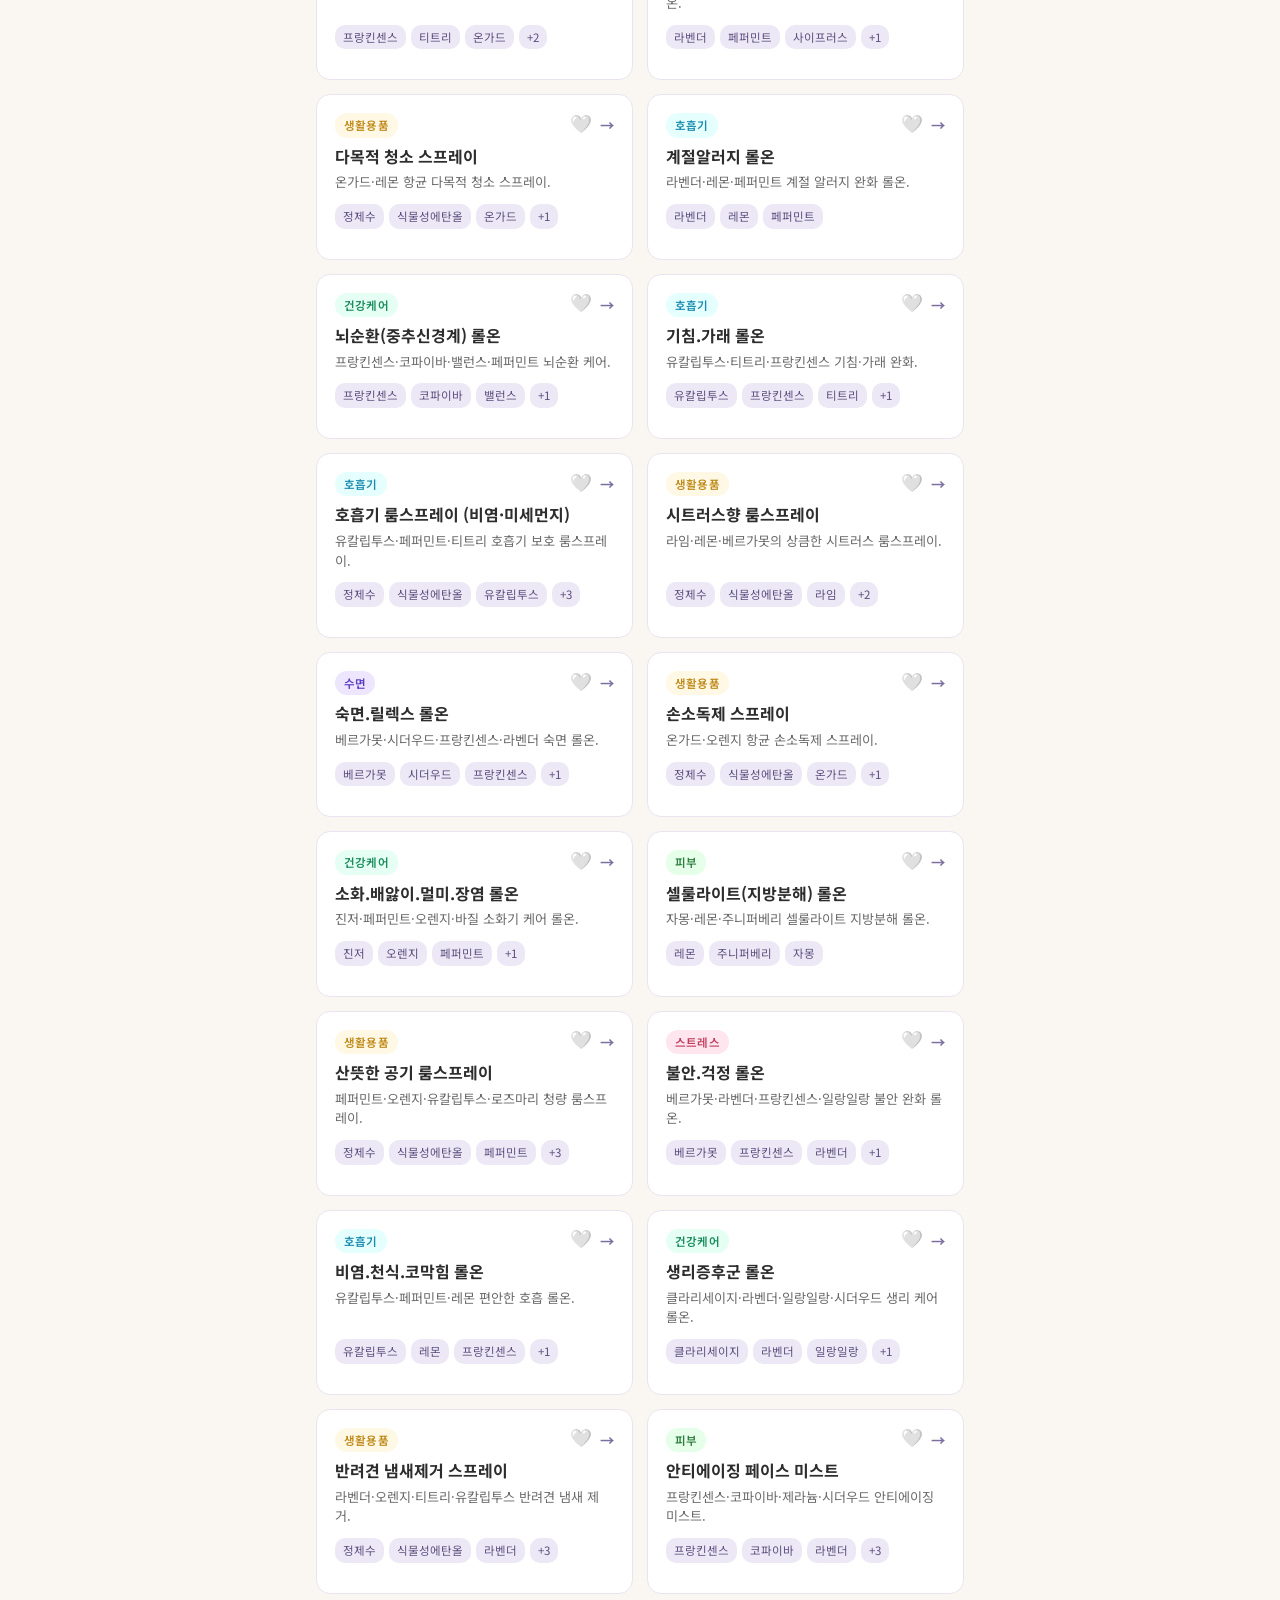
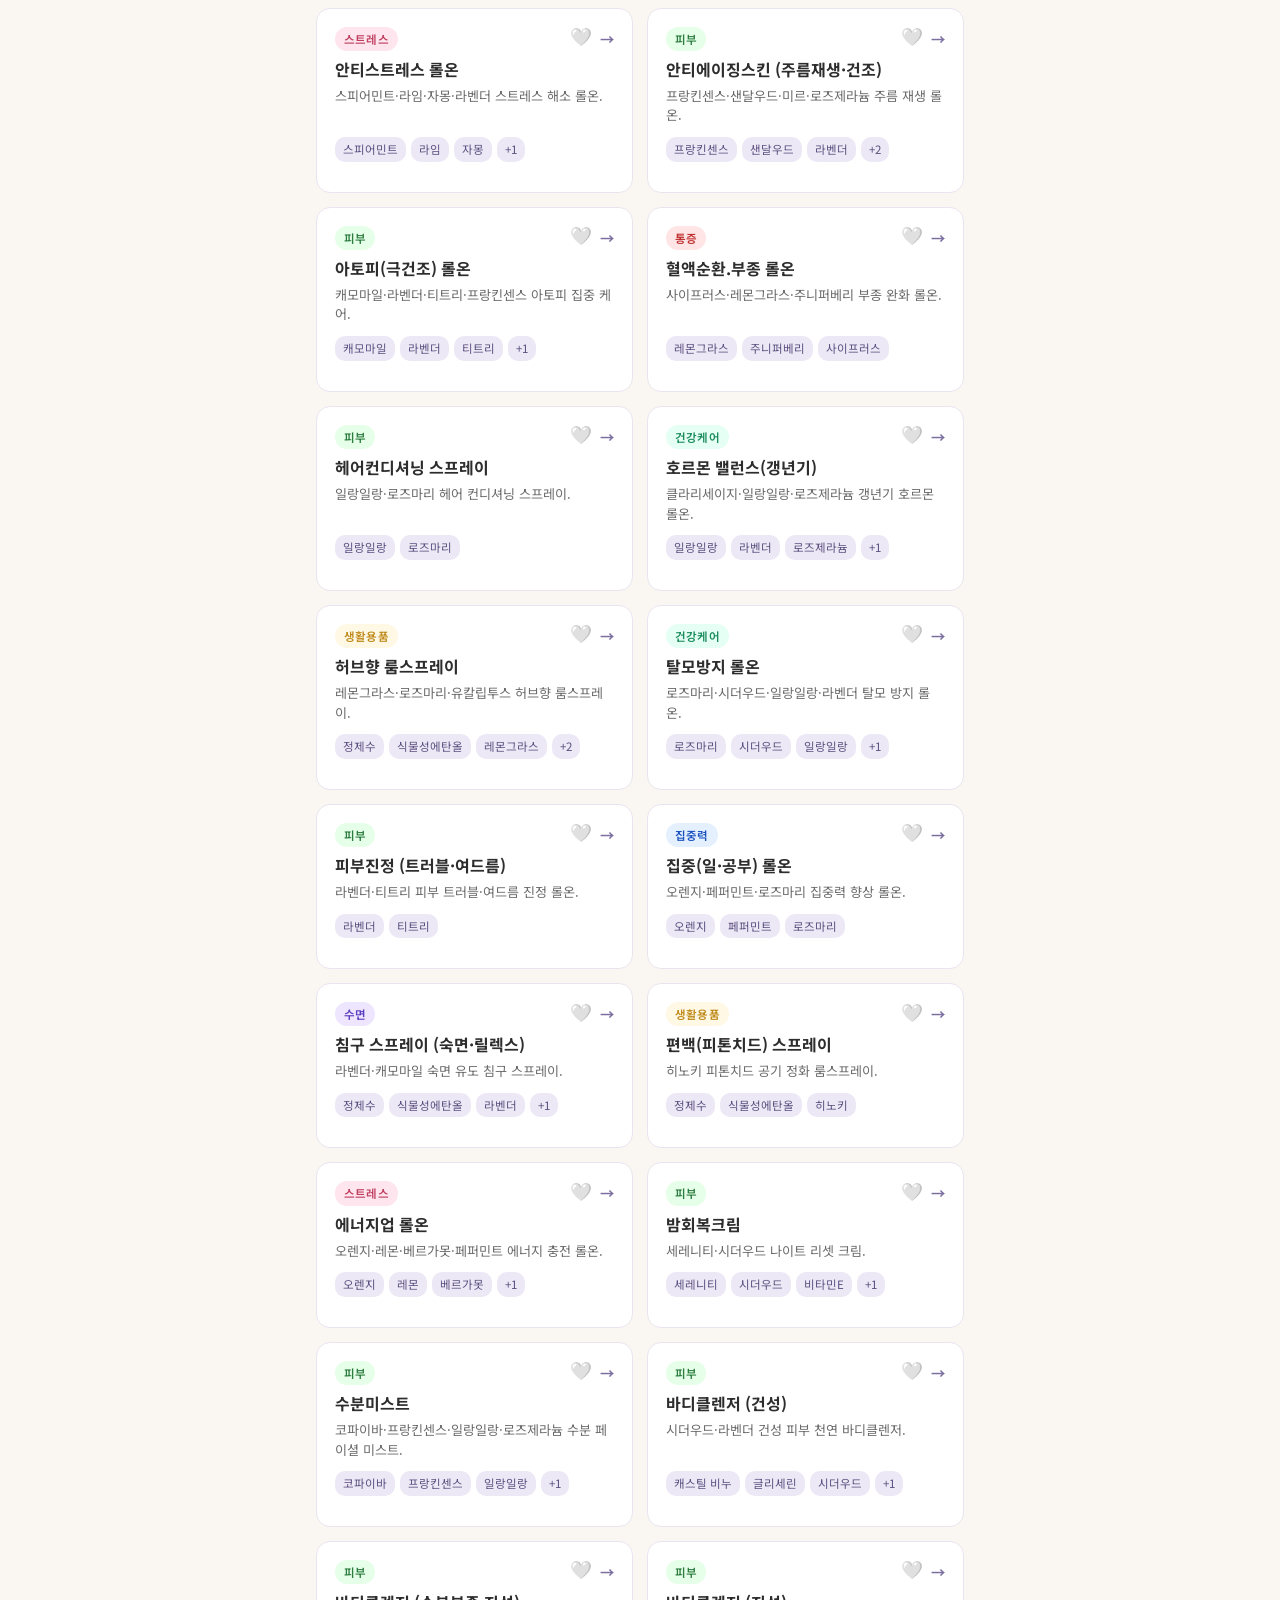
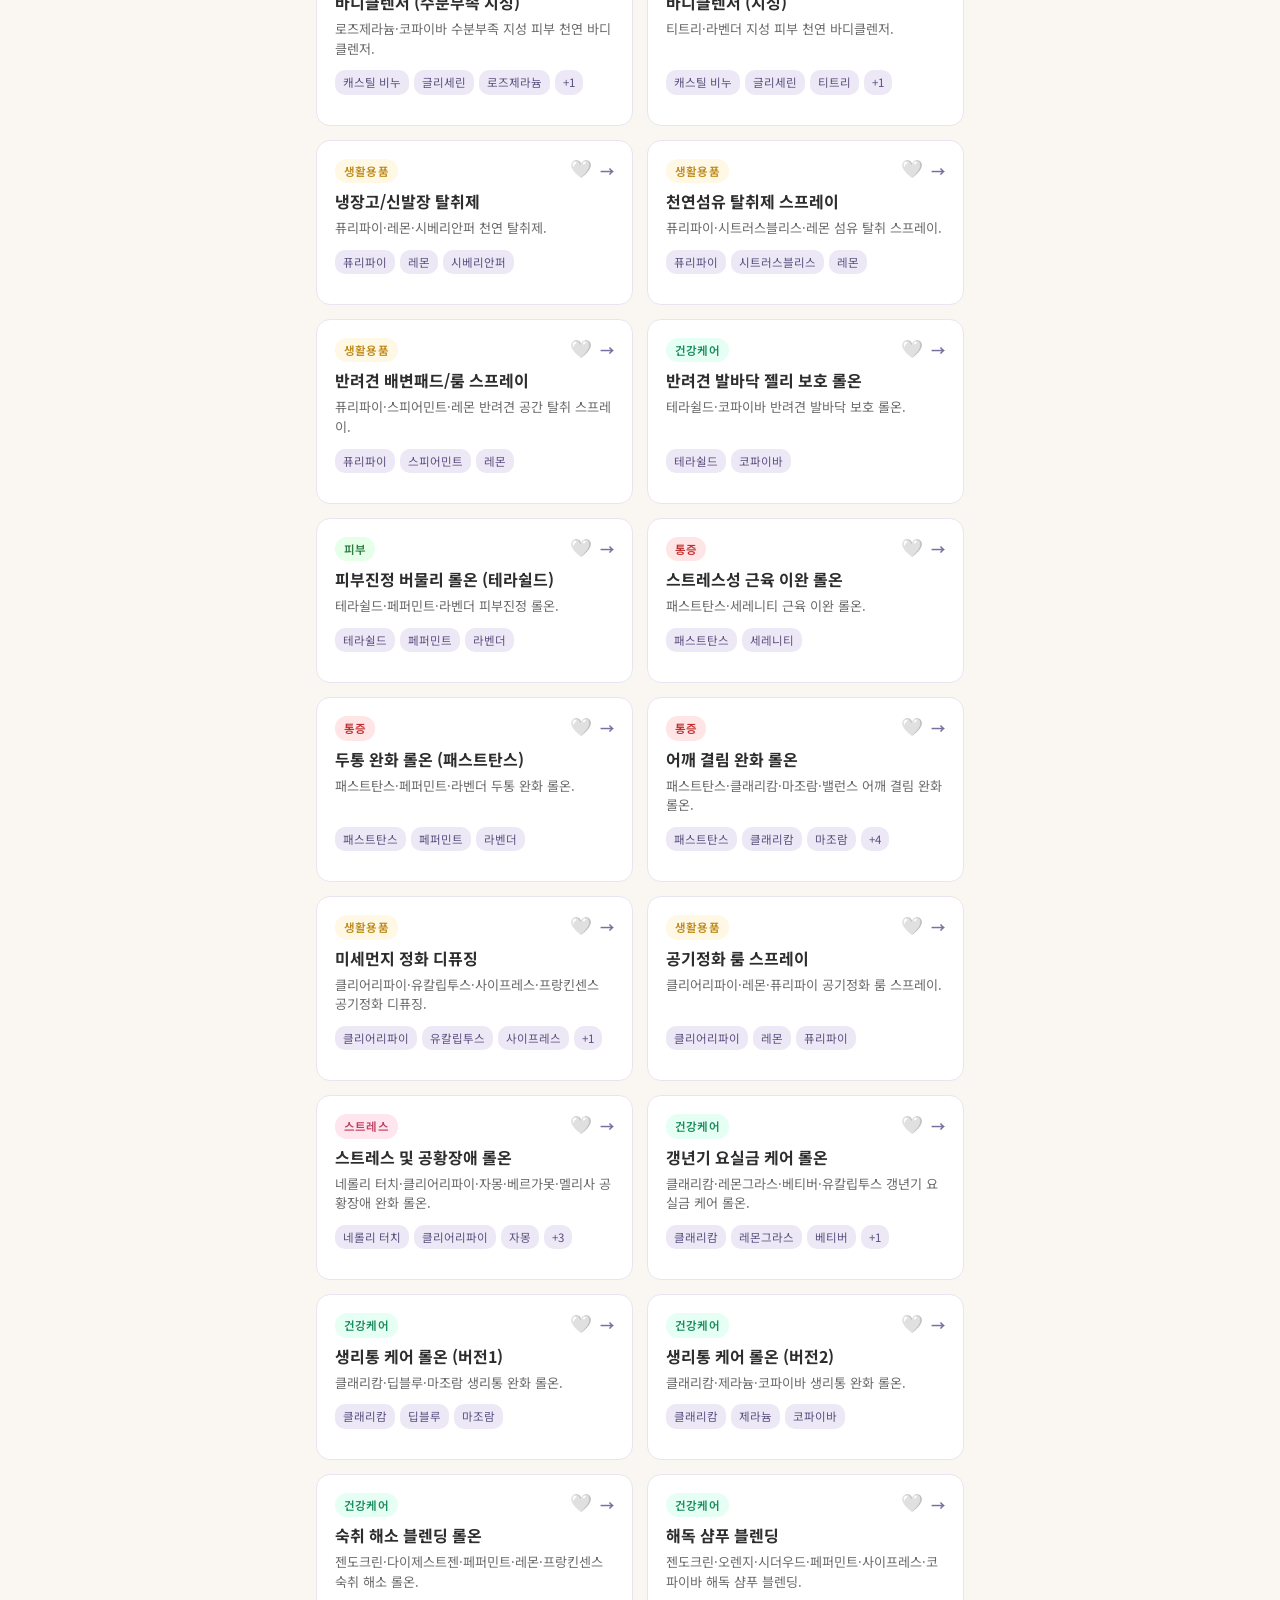
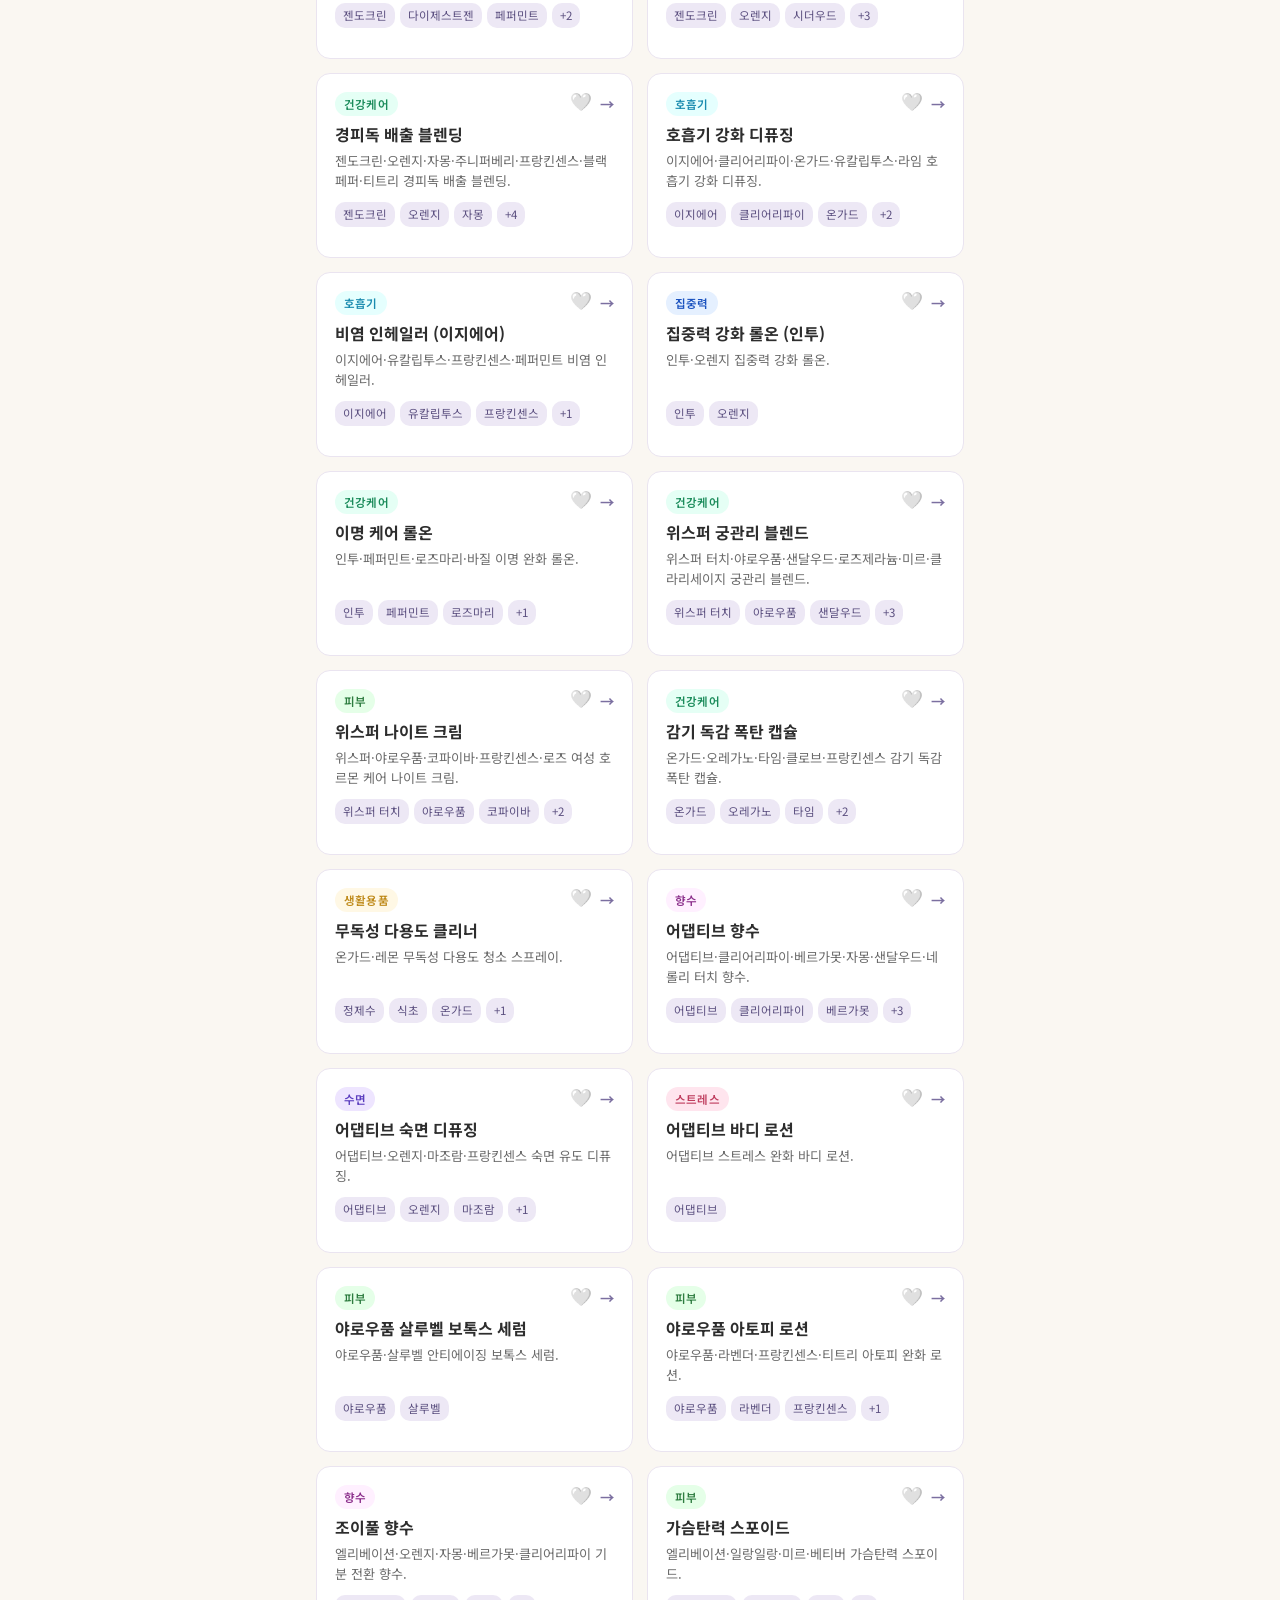
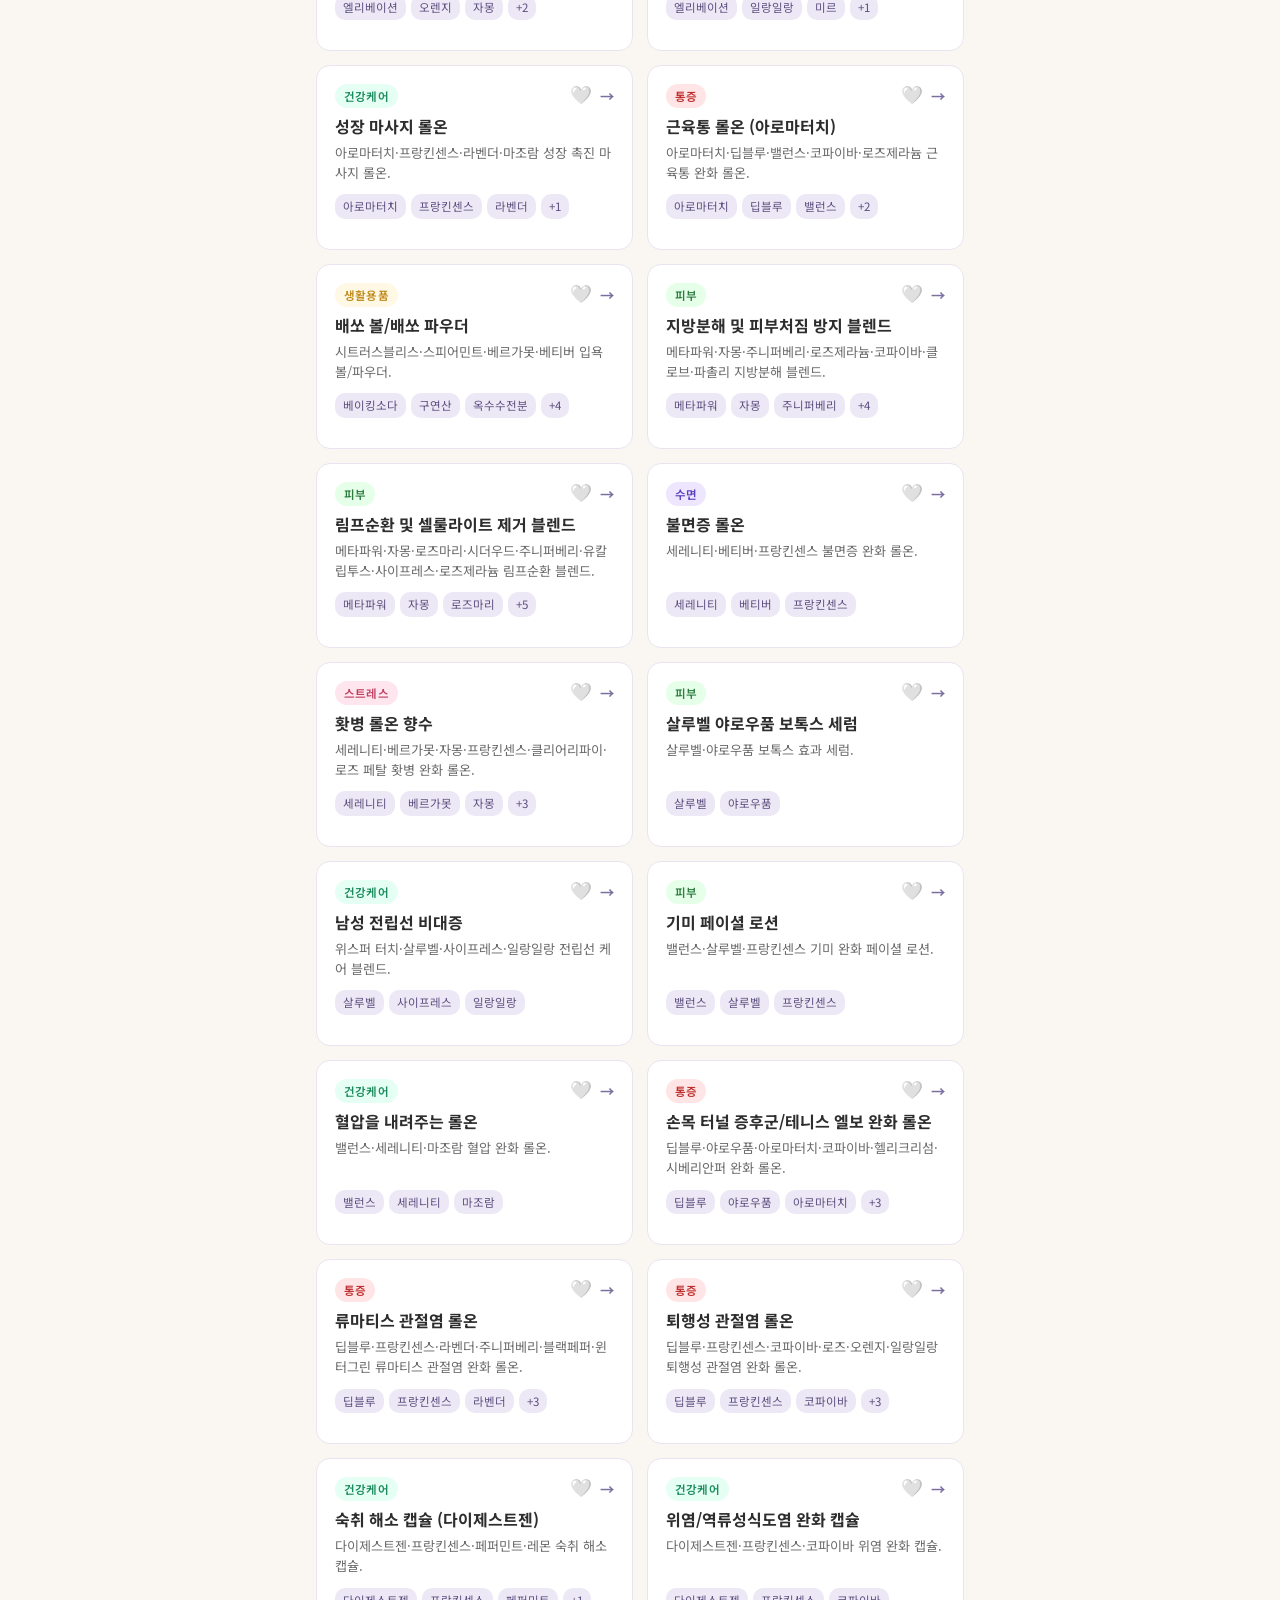
==== commit df98b919: "홈화면 히어로 타이틀 삭제, 필터바 여러 줄 표시 - 히어로 영역 🌺 아로마 레시피 h1 제거 - 카테고리 필터바 flex-wrap으로 최대 3줄 표시  Co-Authored-By" ====
--- a/index.html
+++ b/index.html
@@ -28,13 +28,14 @@
         ❤️
         <span class="fav-badge" id="favBadge"></span>
       </a>
+      <a class="icon-btn" href="admin.html" id="adminBtn" title="관리자 설정" style="display:none">⚙️</a>
+      <button class="icon-btn" id="logoutBtn" title="로그아웃" onclick="if(confirm('로그아웃 하시겠어요?')){localStorage.removeItem('aroma_auth');localStorage.removeItem('aroma_role');location.reload();}">🔒</button>
     </div>
   </div>
 </header>
 
 <!-- 히어로 + 검색 -->
 <section class="hero">
-  <h1>🌺 아로마 레시피</h1>
   <p>원하는 오일이나 효능으로 레시피를 찾아보세요</p>
   <div class="search-wrap">
     <input class="search-input" id="searchInput" type="search" placeholder="라벤더, 수면, 스트레스 케어...">
@@ -74,20 +75,6 @@
 </main>
 
 <!-- 하단 네비게이션 -->
-<nav class="bottom-nav">
-  <a class="nav-tab active" href="index.html">
-    <span class="nav-icon">🏠</span>
-    <span>홈</span>
-  </a>
-  <a class="nav-tab" href="favorites.html">
-    <span class="nav-icon">❤️</span>
-    <span>즐겨찾기</span>
-  </a>
-  <a class="nav-tab" href="admin.html">
-    <span class="nav-icon">⚙️</span>
-    <span>관리</span>
-  </a>
-</nav>
 
 <!-- 토스트 -->
 <div class="toast" id="toast"></div>
@@ -96,8 +83,9 @@
 <script src="js/db.js"></script>
 <script src="js/main.js"></script>
 <script>
-  if ('serviceWorker' in navigator) {
-    navigator.serviceWorker.register('./sw.js');
+  if ('serviceWorker' in navigator) navigator.serviceWorker.register('./sw.js');
+  if (localStorage.getItem('aroma_role') === 'admin') {
+    document.getElementById('adminBtn').style.display = '';
   }
 </script>
 </body>
--- a/css/style.css
+++ b/css/style.css
@@ -215,17 +215,14 @@
 /* ── 필터 칩 ──────────────────────────────────── */
 .filter-bar {
   display: flex;
+  flex-wrap: wrap;
   gap: 8px;
-  overflow-x: auto;
   padding: 16px 0 8px;
-  -webkit-overflow-scrolling: touch;
-  scrollbar-width: none;
-}
-
-.filter-bar::-webkit-scrollbar { display: none; }
+  max-height: calc(3 * (32px + 8px));
+  overflow: hidden;
+}
 
 .chip {
-  flex-shrink: 0;
   padding: 6px 14px;
   border-radius: 20px;
   border: 1.5px solid var(--border);
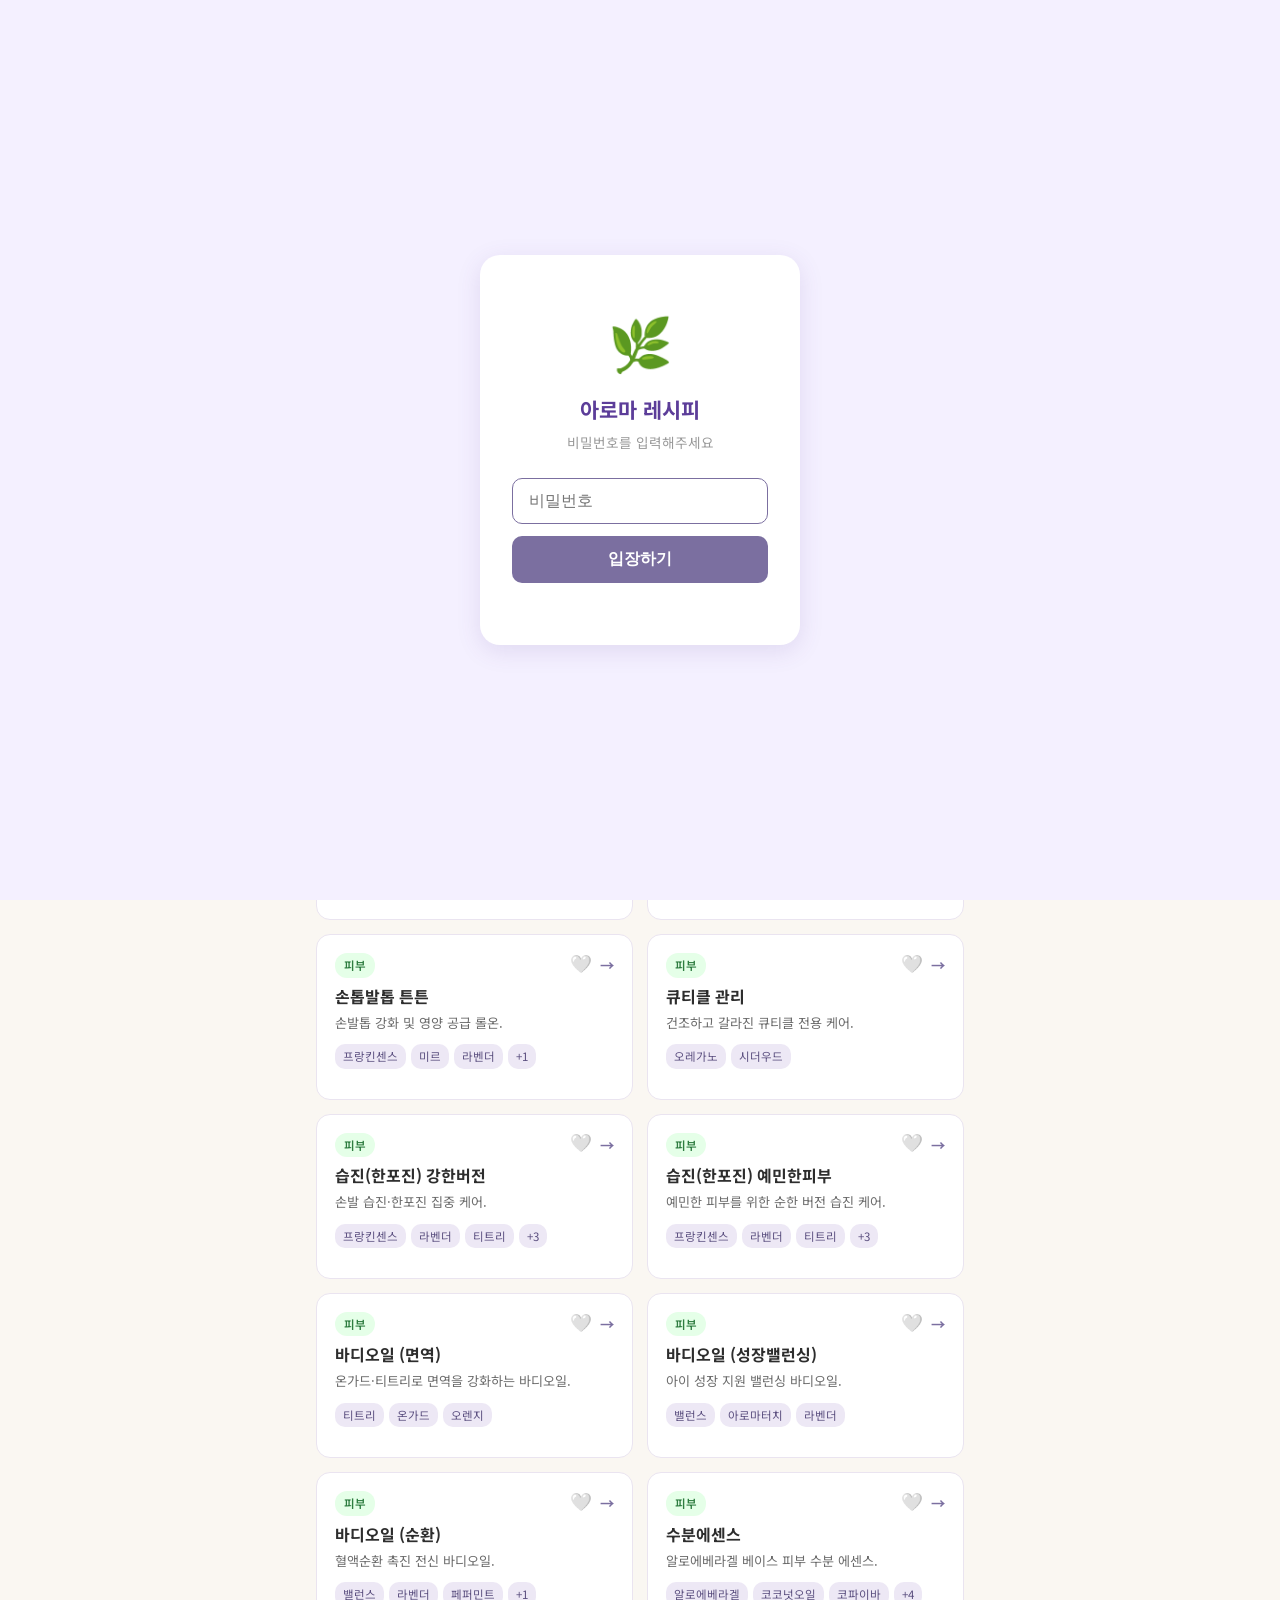
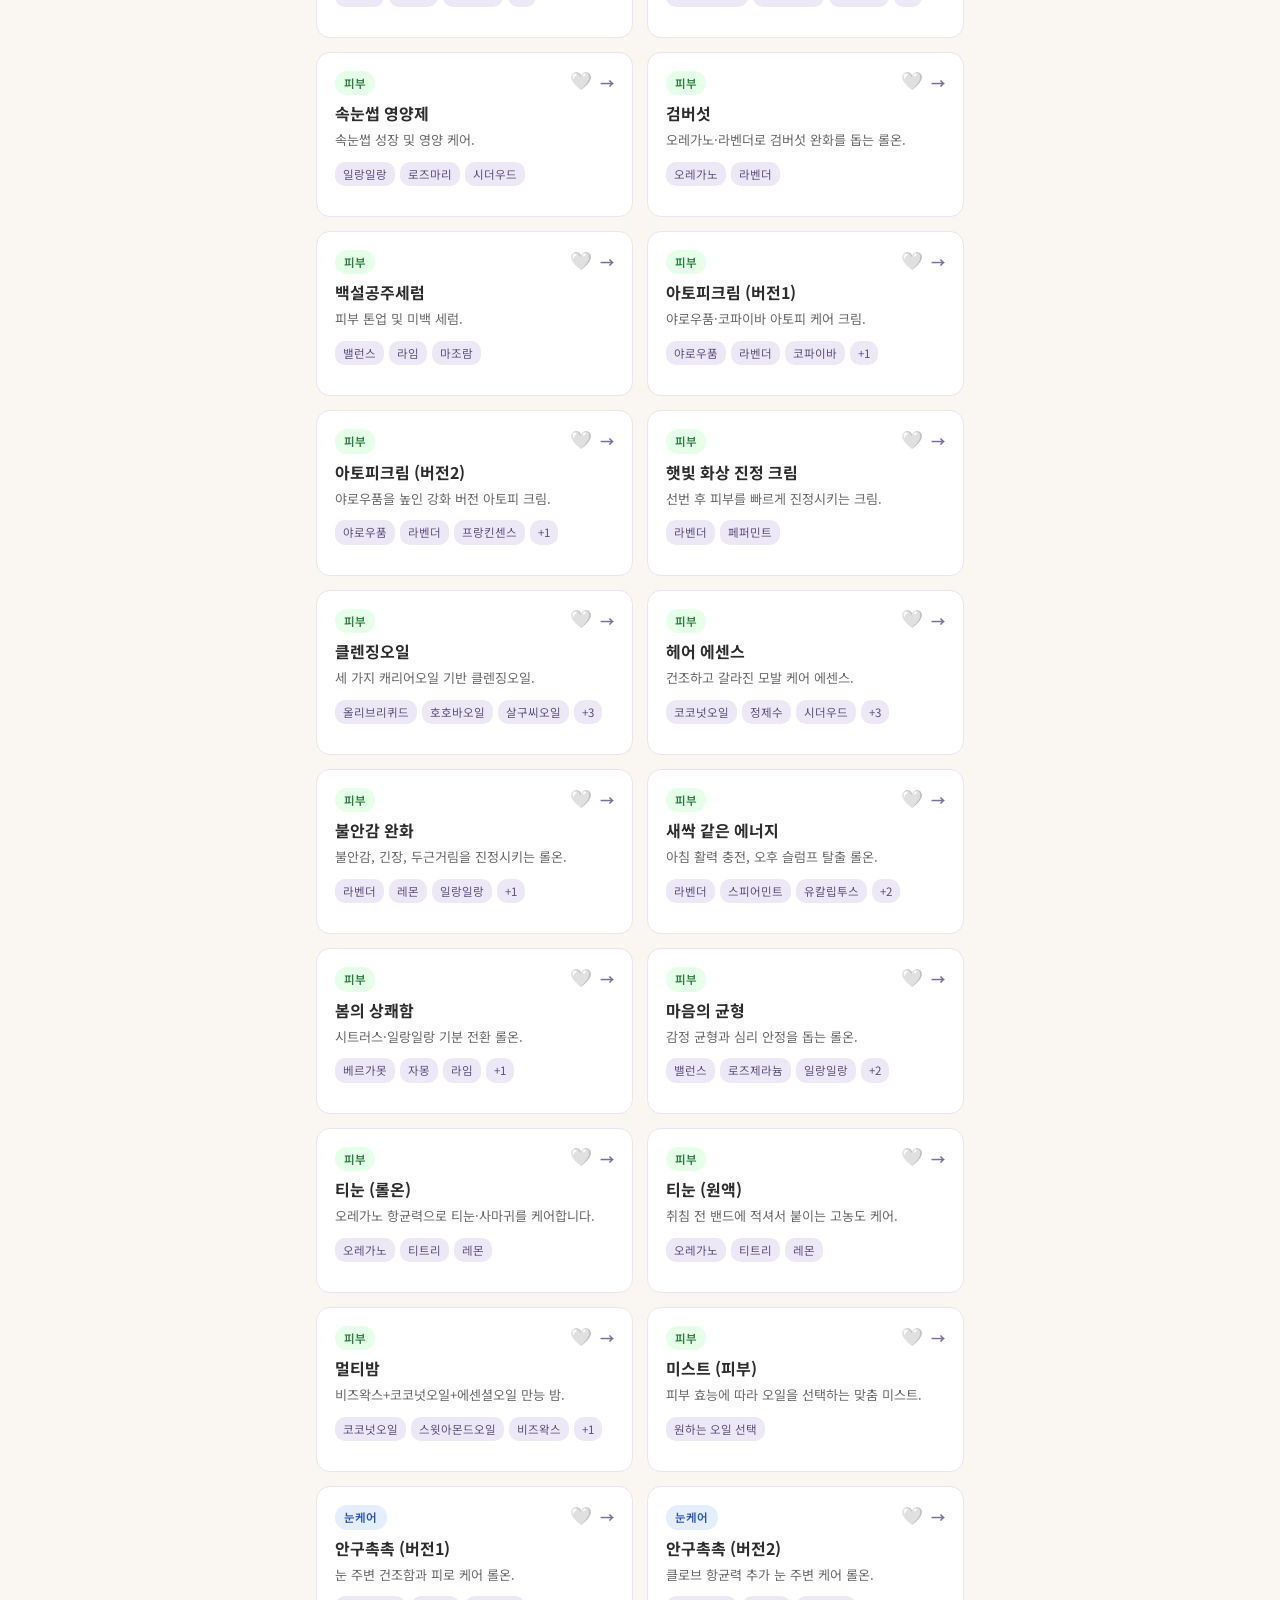
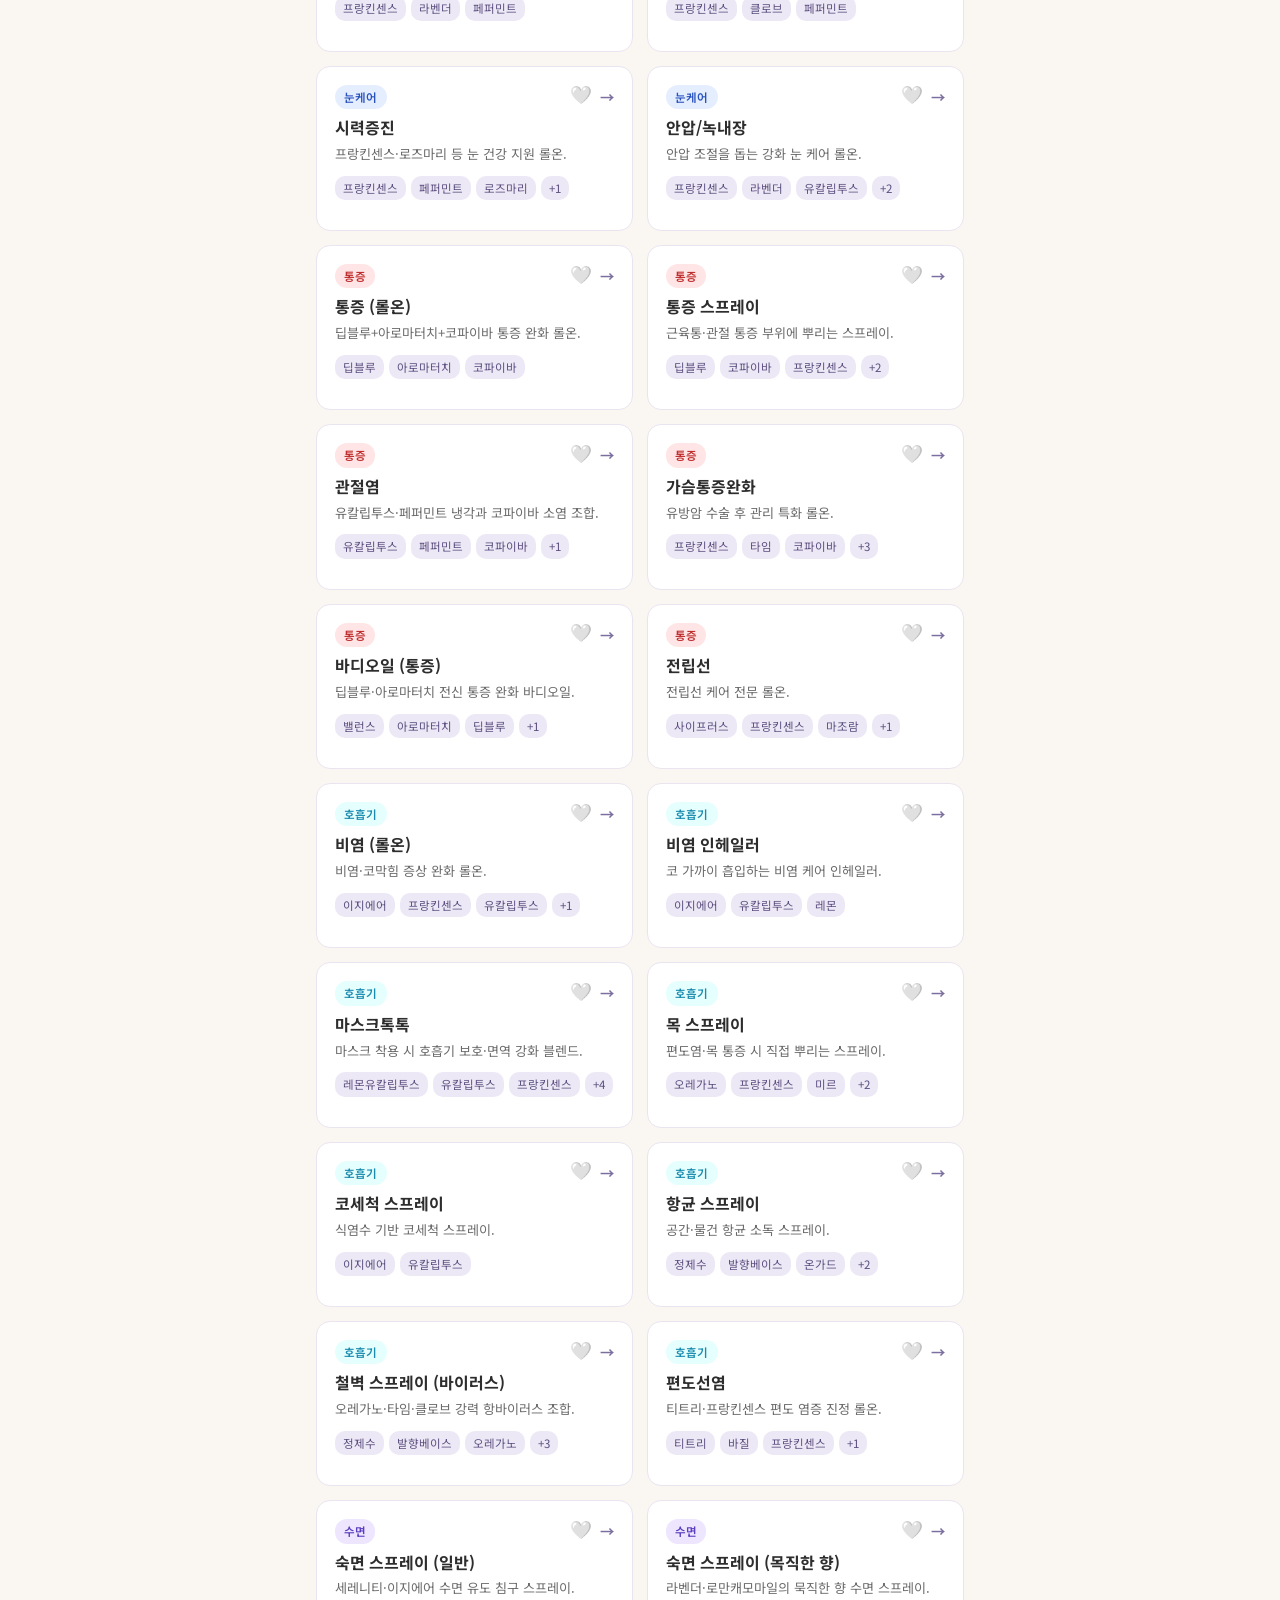
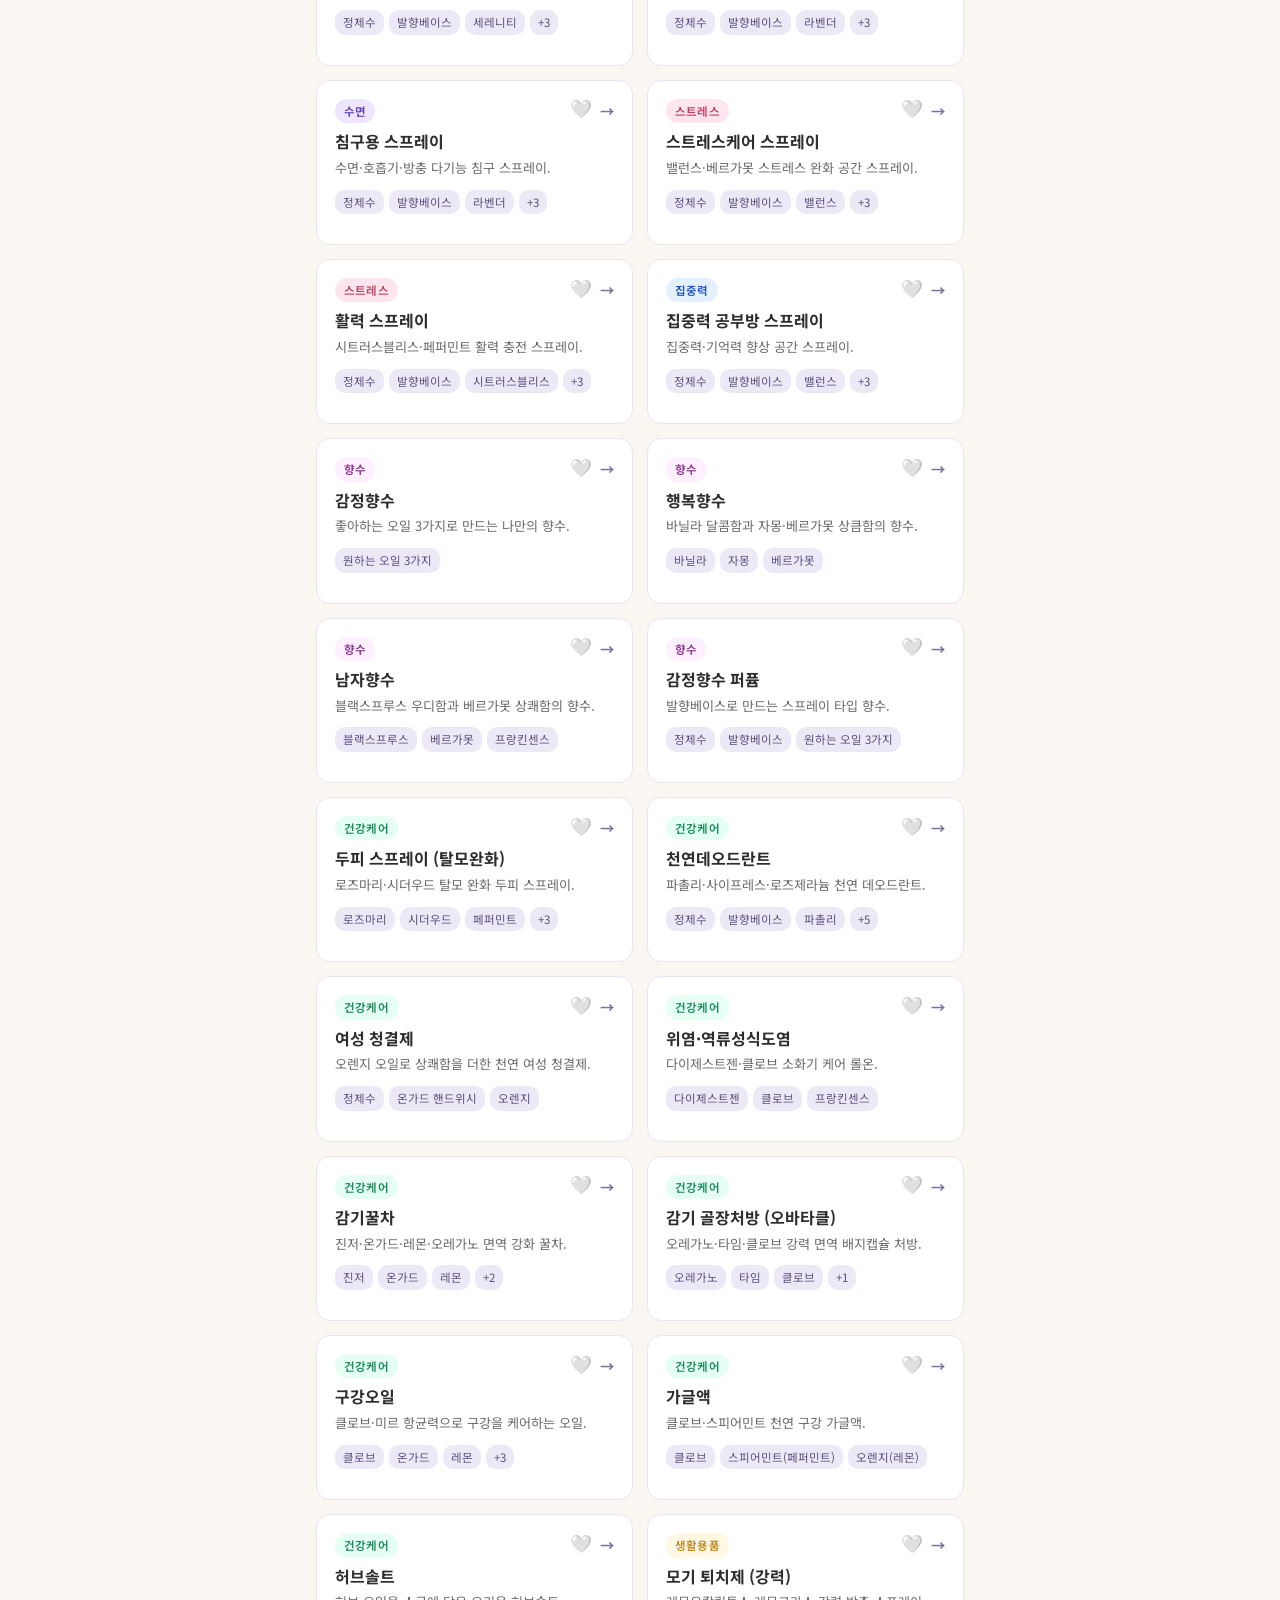
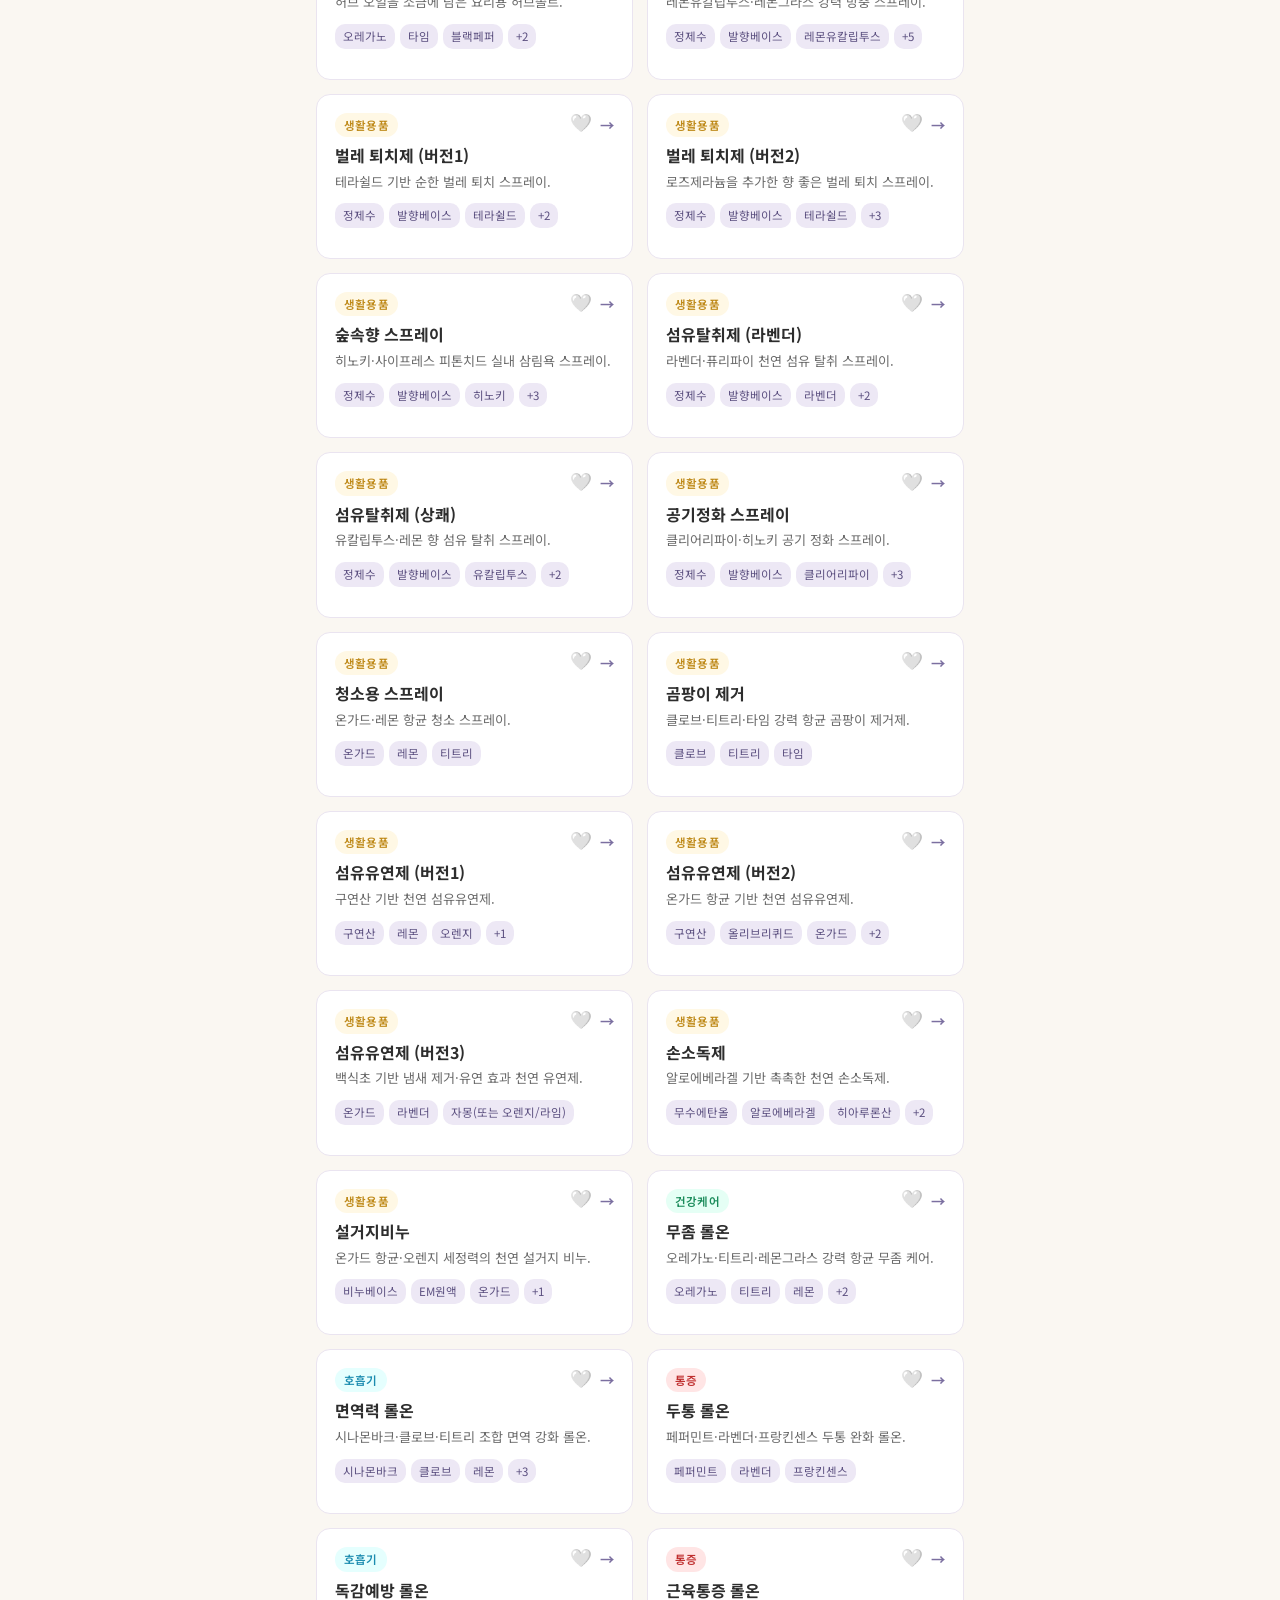
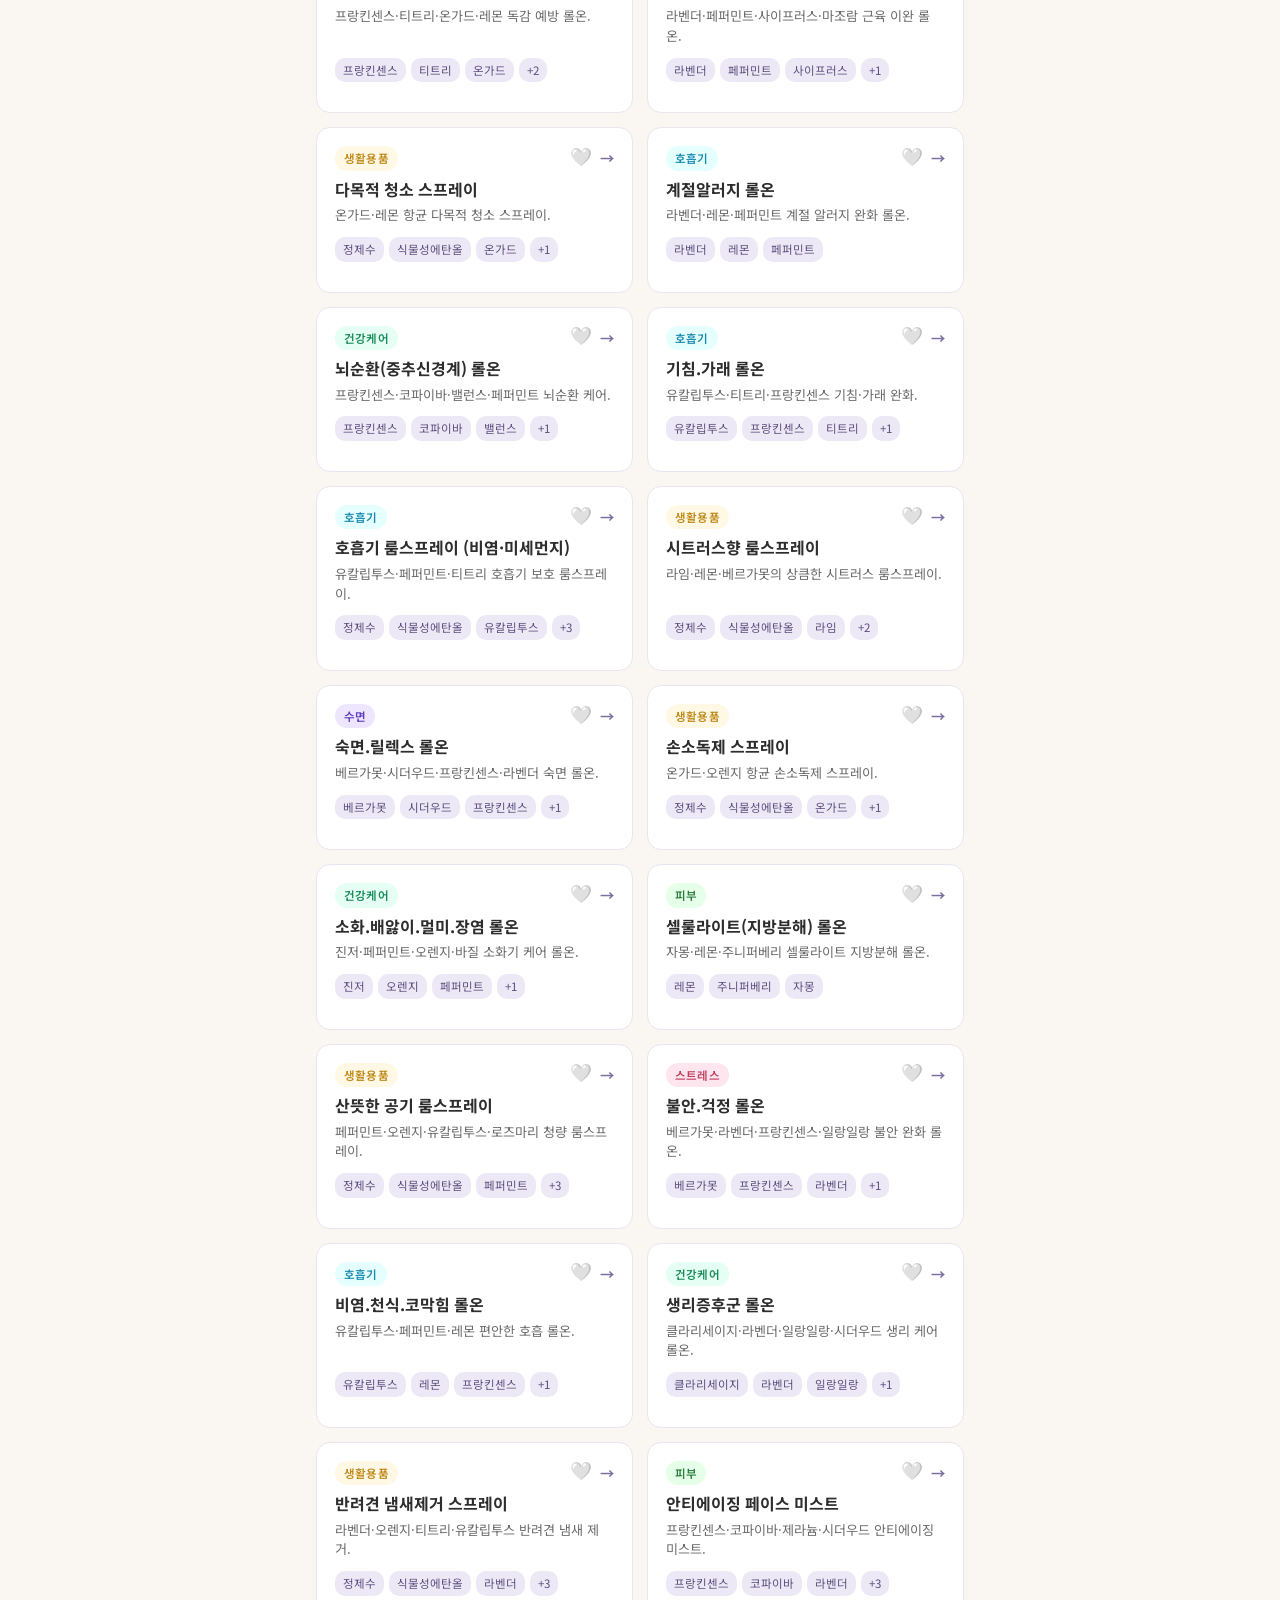
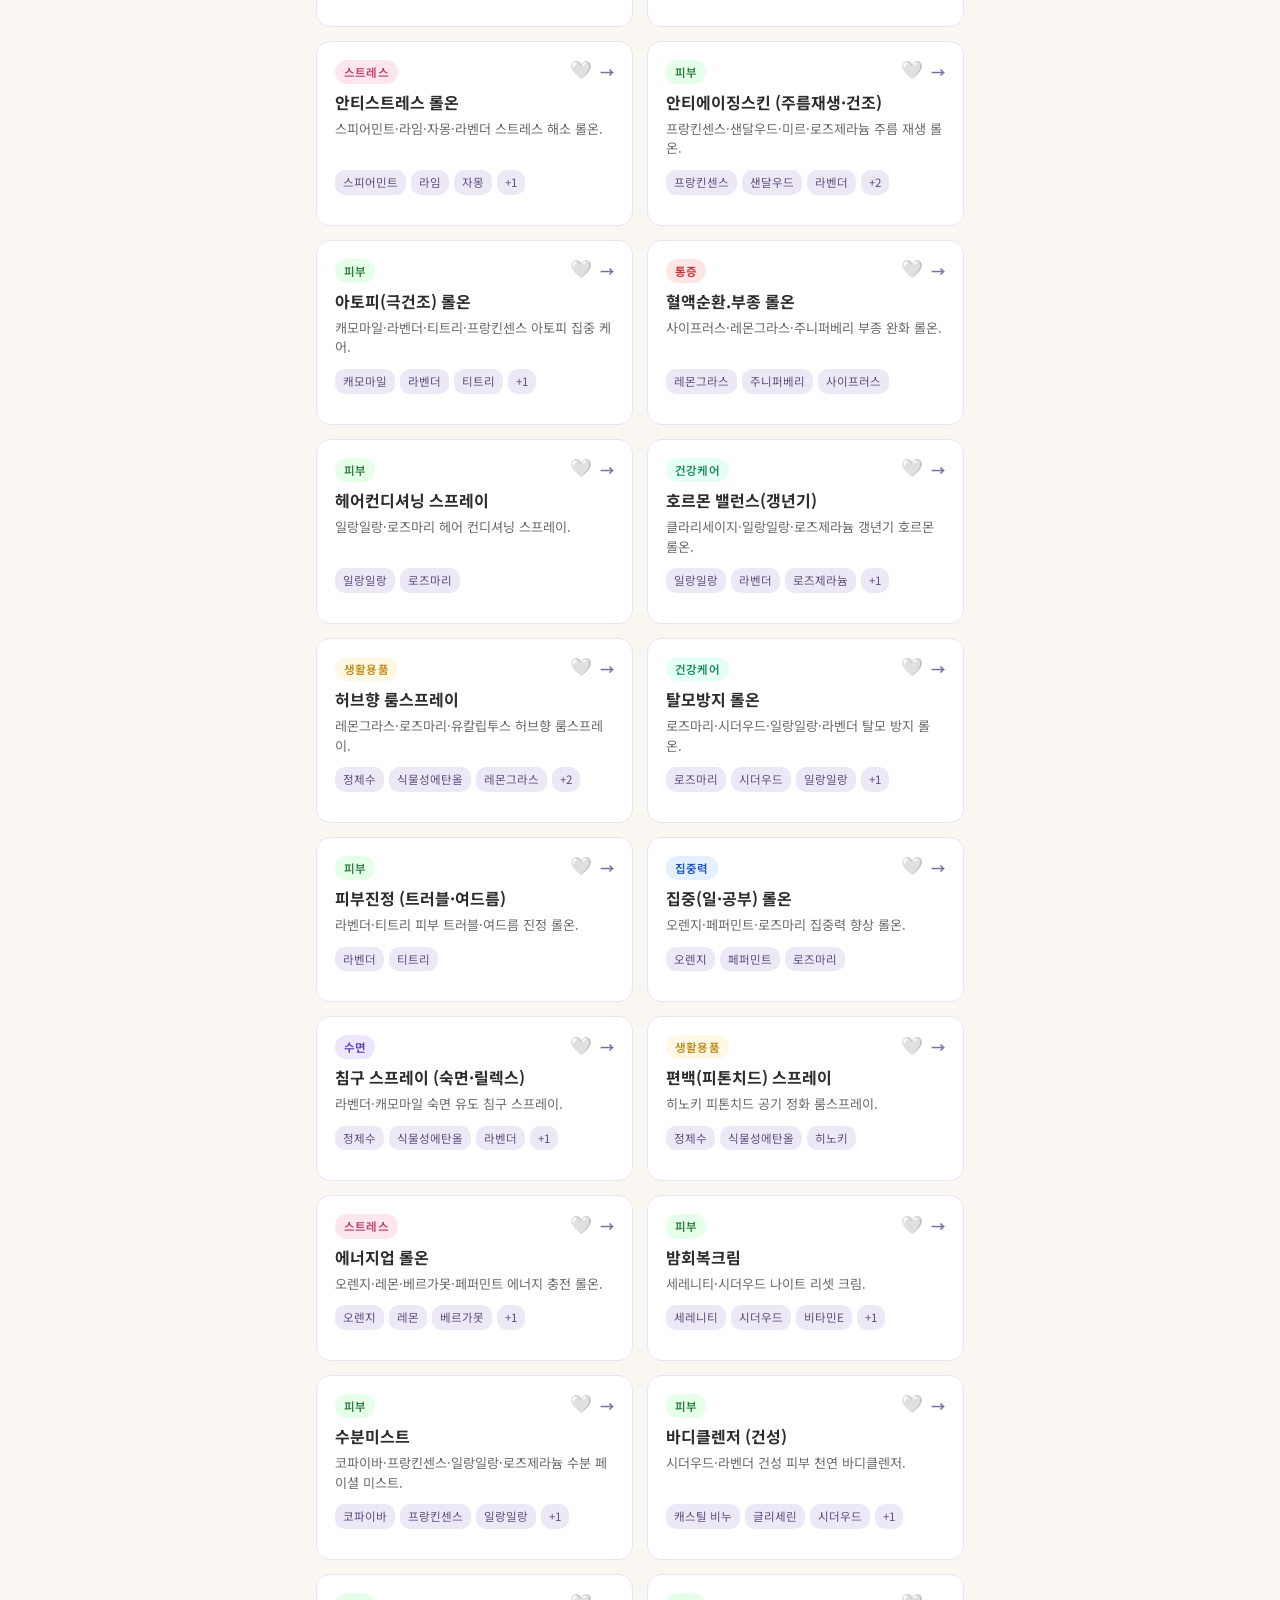
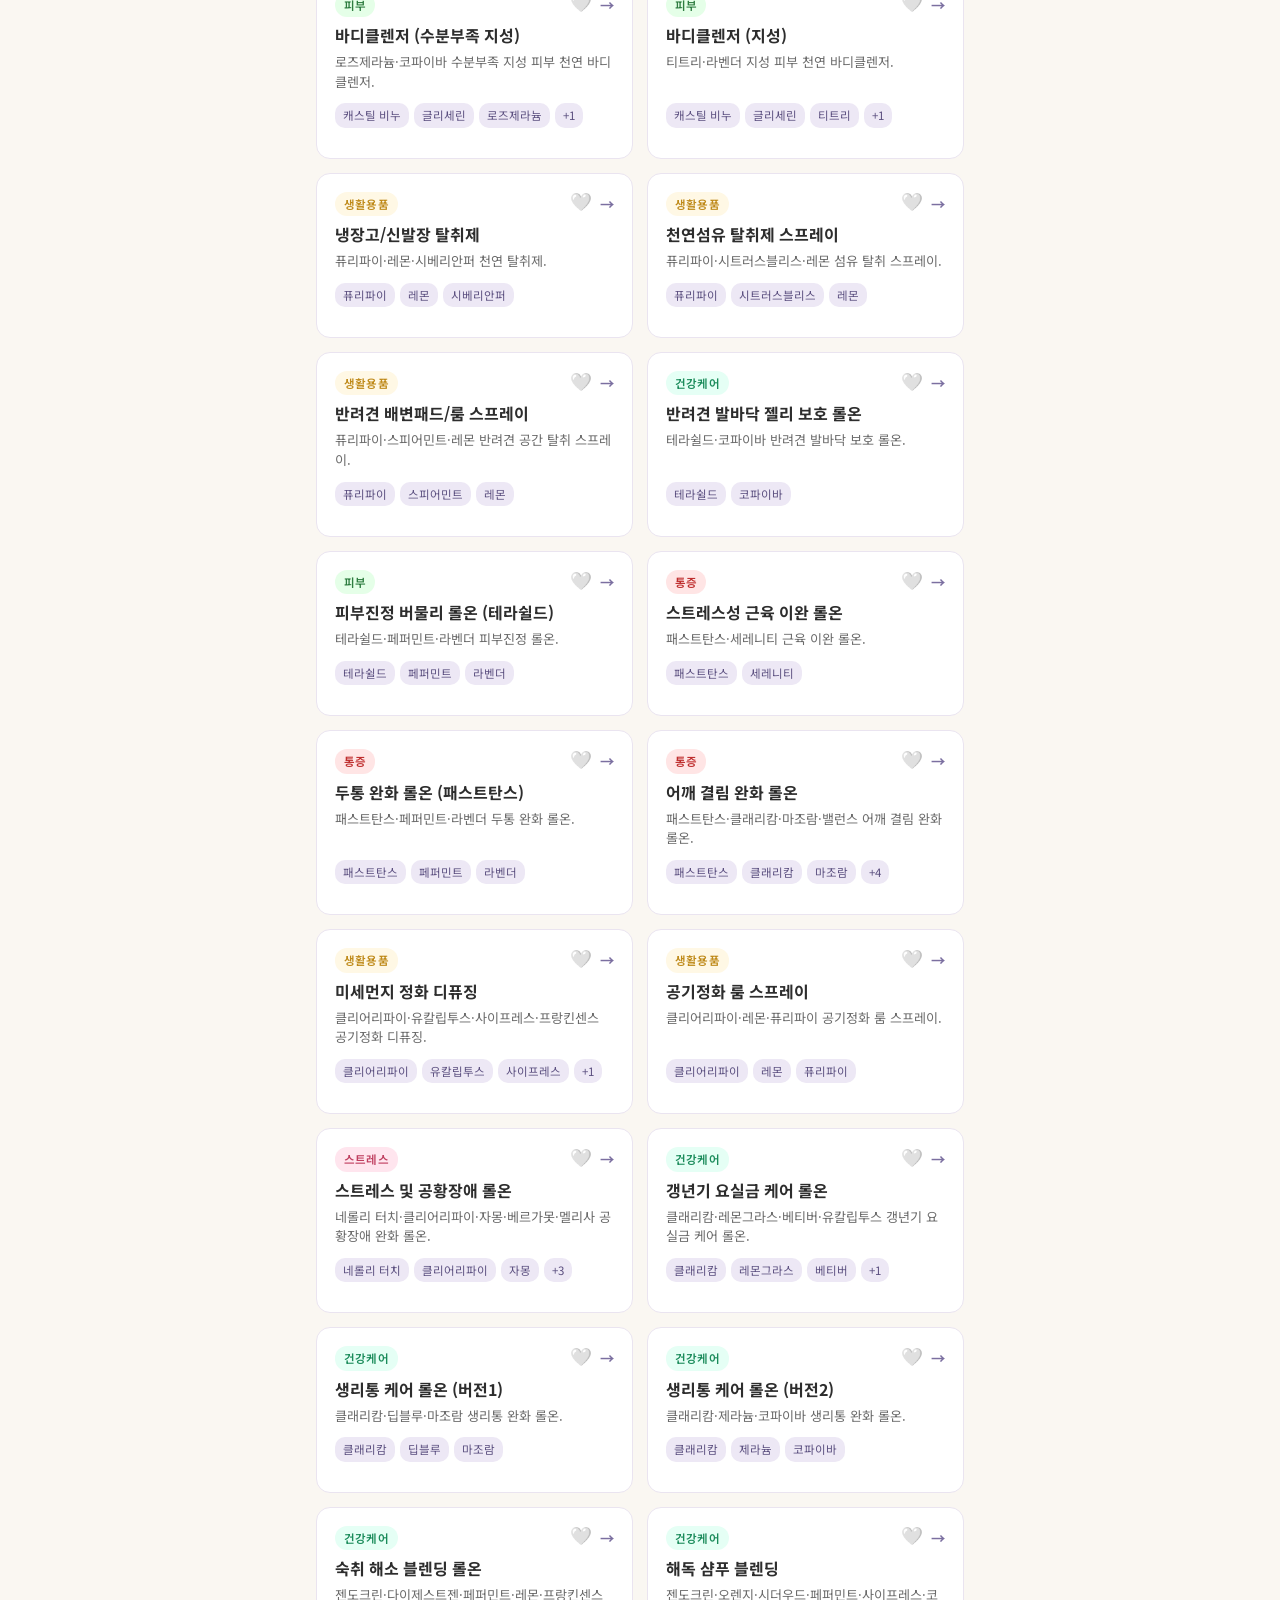
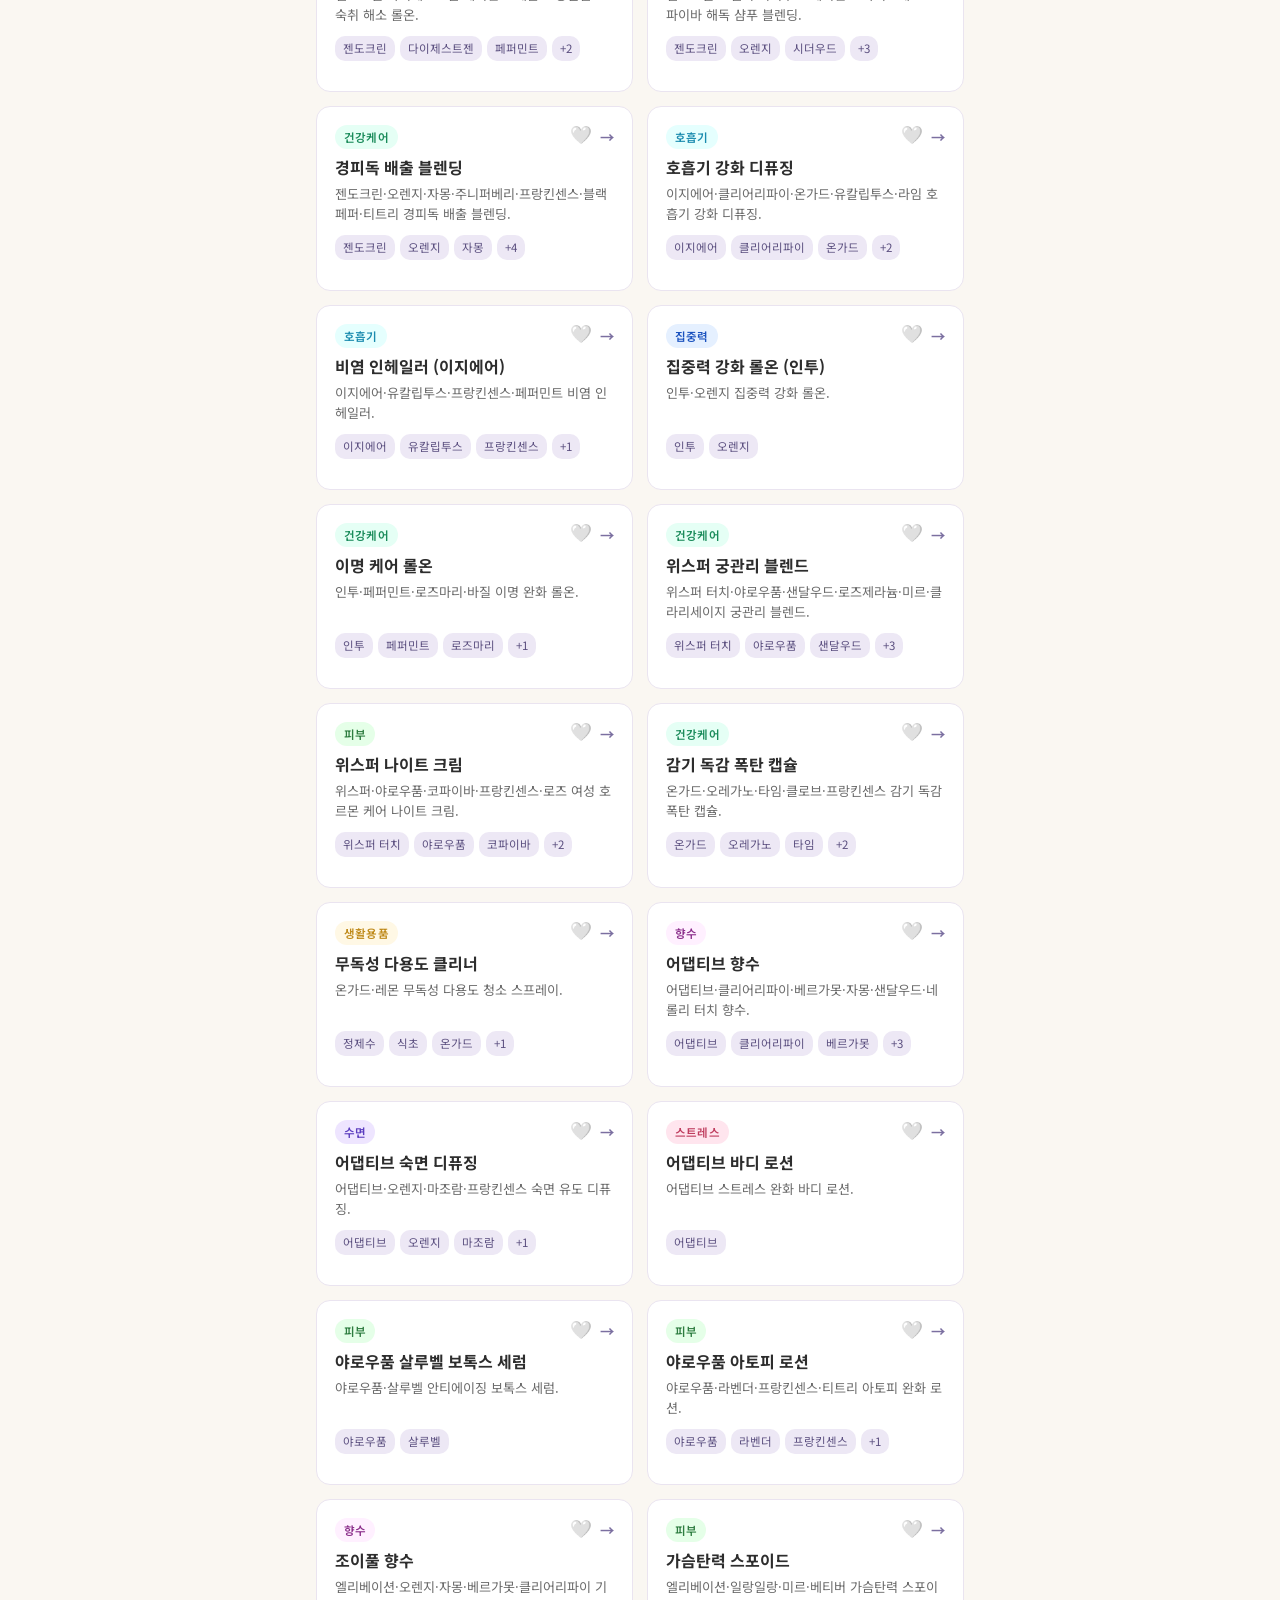
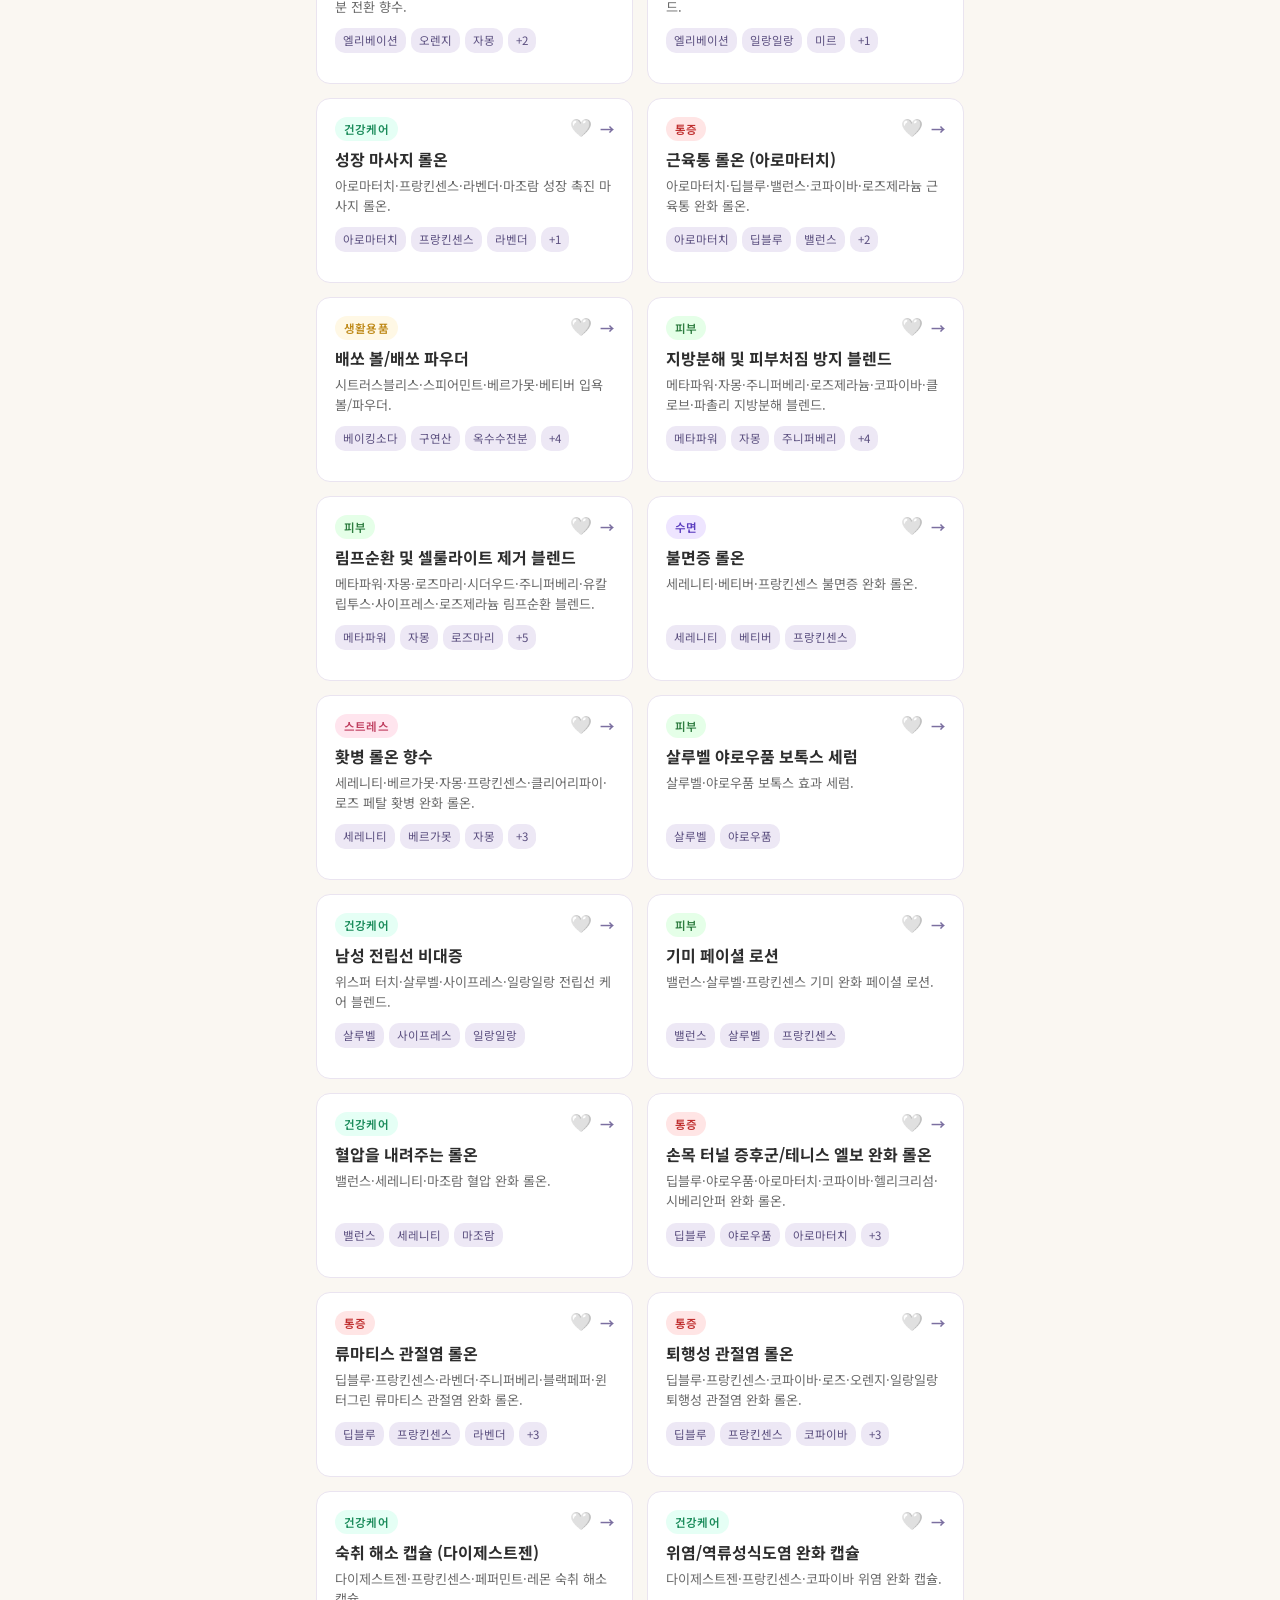
==== commit ab776848: "카테고리 필터 3줄 고정 배치 - 1줄: 전체, 피부, 눈케어, 통증 - 2줄: 호흡기, 수면, 스트레스, 향수 - 3줄: 집중력, 생활용품, 건강케어  Co-Authored-By" ====
--- a/index.html
+++ b/index.html
@@ -51,11 +51,13 @@
     <button class="chip" data-cat="피부">✨ 피부</button>
     <button class="chip" data-cat="눈케어">👁️ 눈케어</button>
     <button class="chip" data-cat="통증">💪 통증</button>
+    <span class="filter-break"></span>
     <button class="chip" data-cat="호흡기">💨 호흡기</button>
     <button class="chip" data-cat="수면">😴 수면</button>
     <button class="chip" data-cat="스트레스">🌸 스트레스</button>
+    <button class="chip" data-cat="향수">🌺 향수</button>
+    <span class="filter-break"></span>
     <button class="chip" data-cat="집중력">🧠 집중력</button>
-    <button class="chip" data-cat="향수">🌺 향수</button>
     <button class="chip" data-cat="생활용품">🏠 생활용품</button>
     <button class="chip" data-cat="건강케어">💊 건강케어</button>
   </div>
--- a/css/style.css
+++ b/css/style.css
@@ -161,7 +161,7 @@
 /* ── 히어로 / 검색 ───────────────────────────── */
 .hero {
   background: linear-gradient(135deg, var(--primary) 0%, #9B8BBF 100%);
-  padding: 28px 16px;
+  padding: 16px 16px 20px;
   text-align: center;
   color: white;
 }
@@ -217,9 +217,11 @@
   display: flex;
   flex-wrap: wrap;
   gap: 8px;
-  padding: 16px 0 8px;
-  max-height: calc(3 * (32px + 8px));
-  overflow: hidden;
+  padding: 12px 0 8px;
+}
+.filter-break {
+  flex-basis: 100%;
+  height: 0;
 }
 
 .chip {
